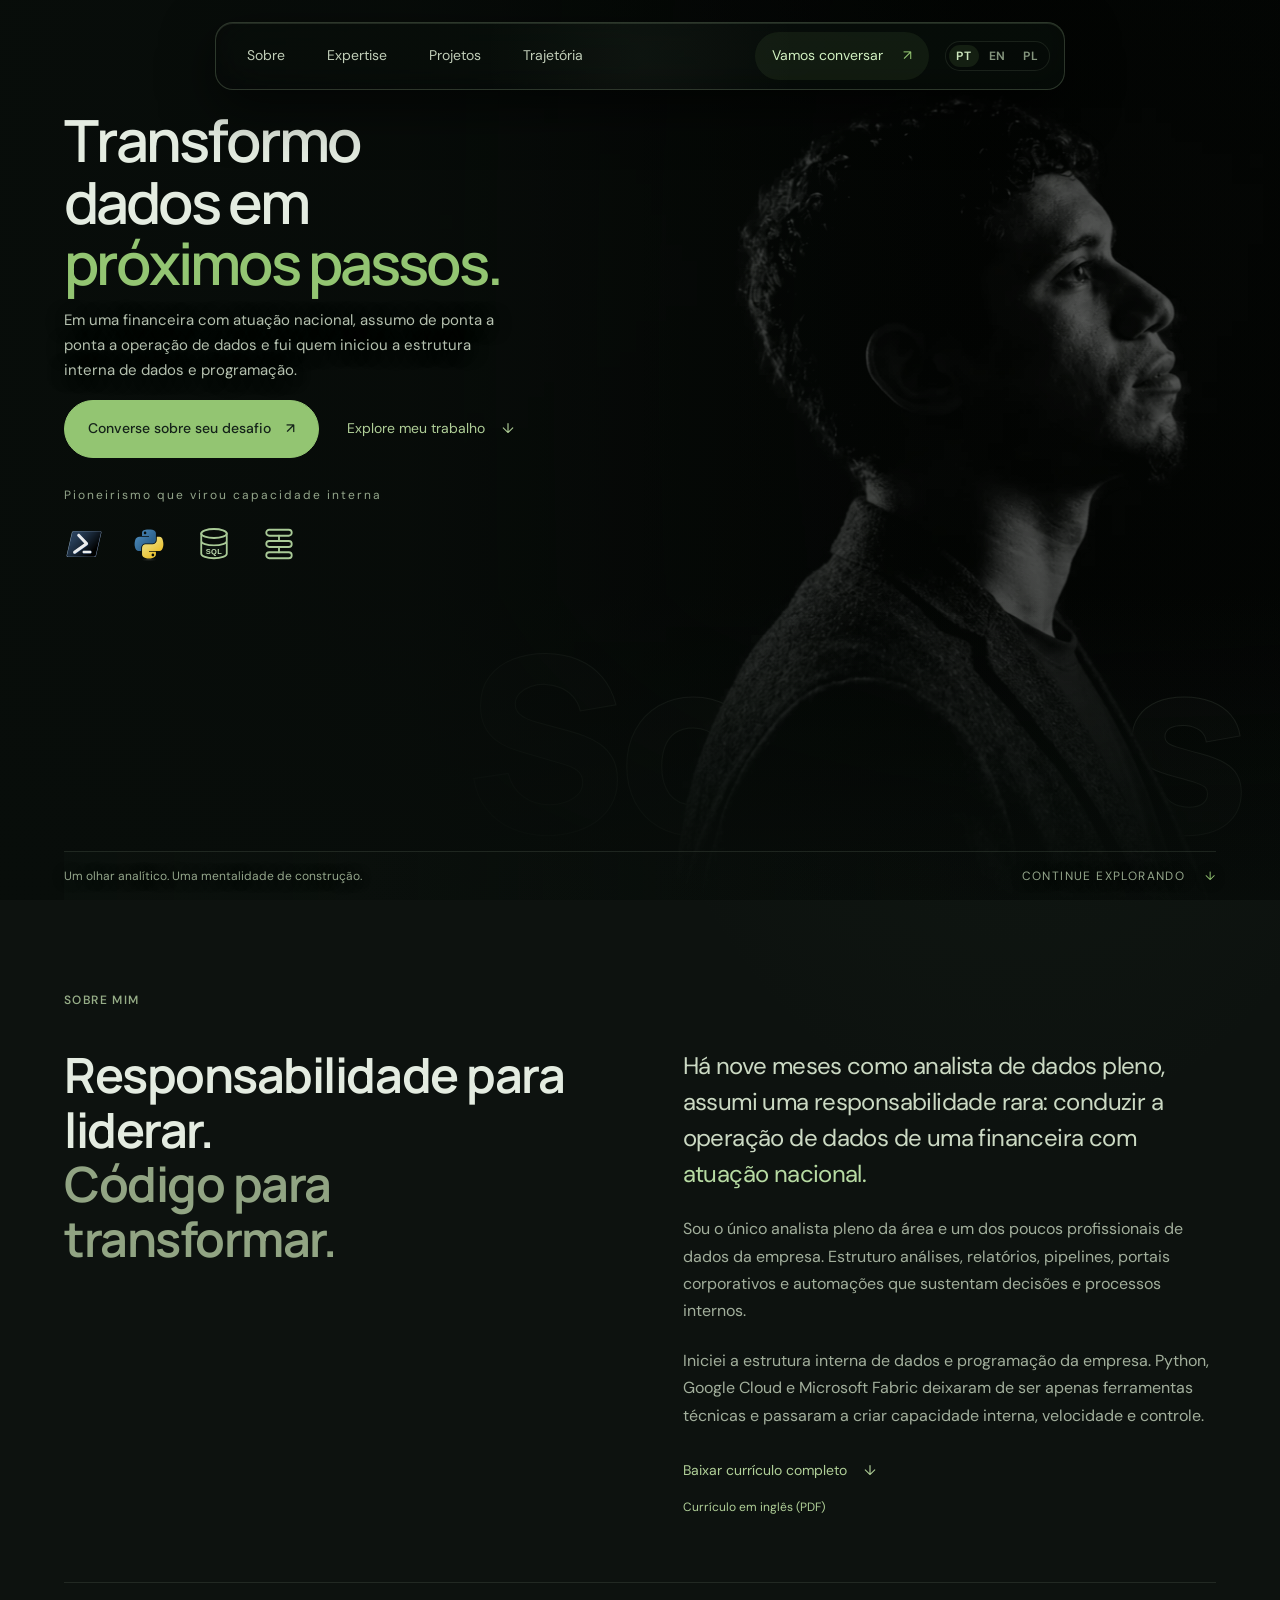
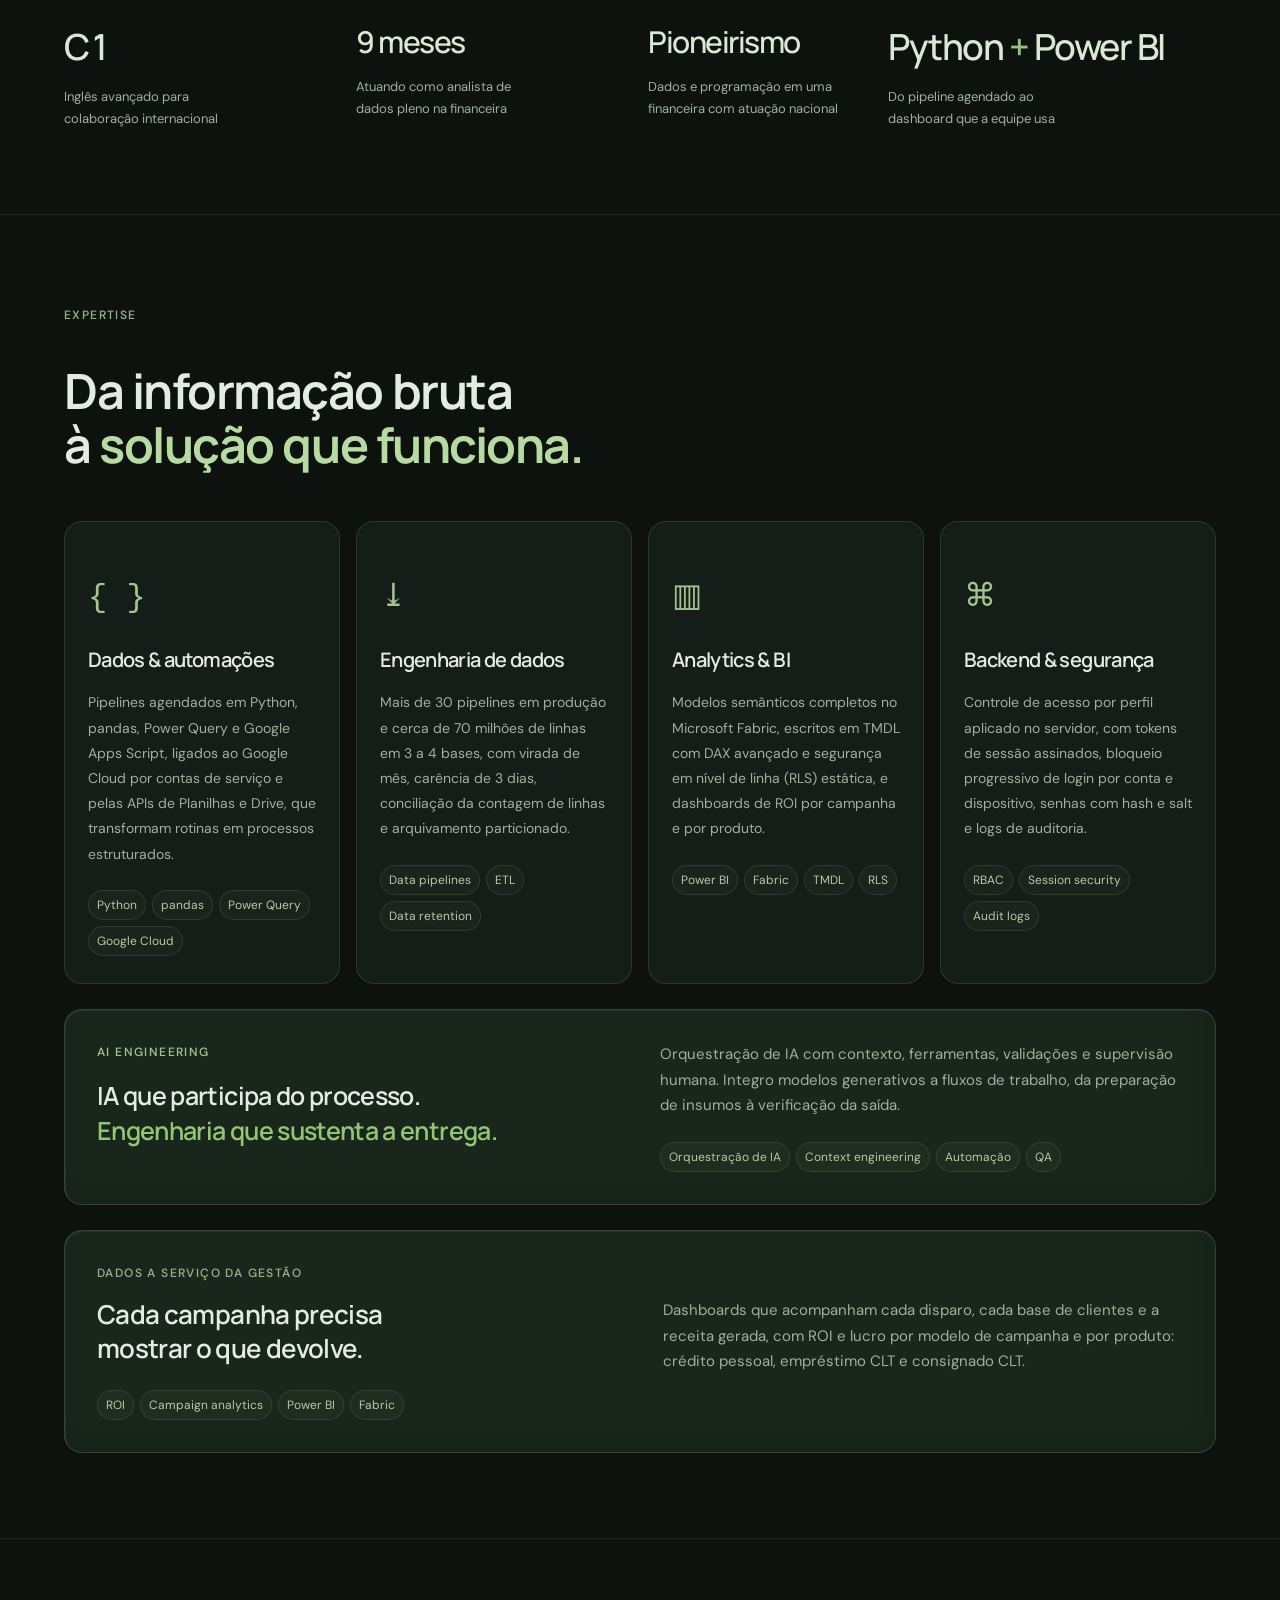
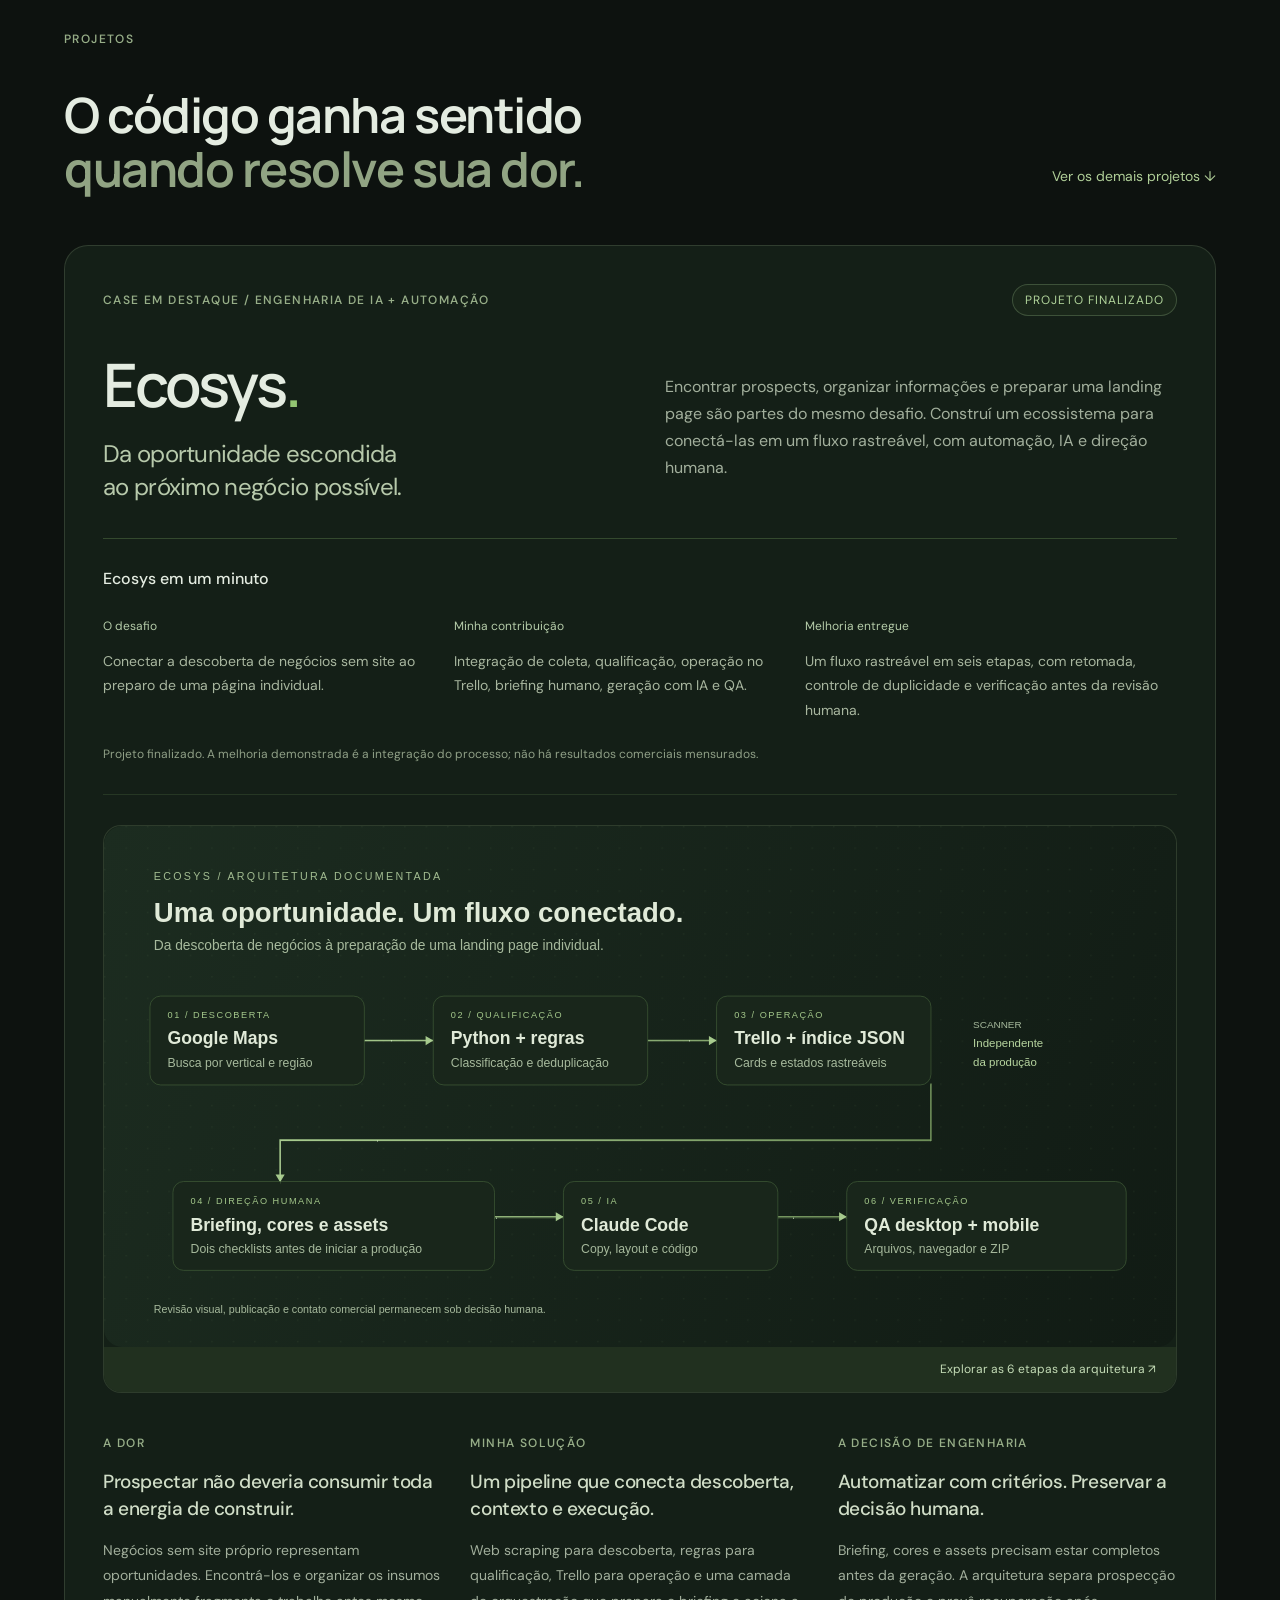
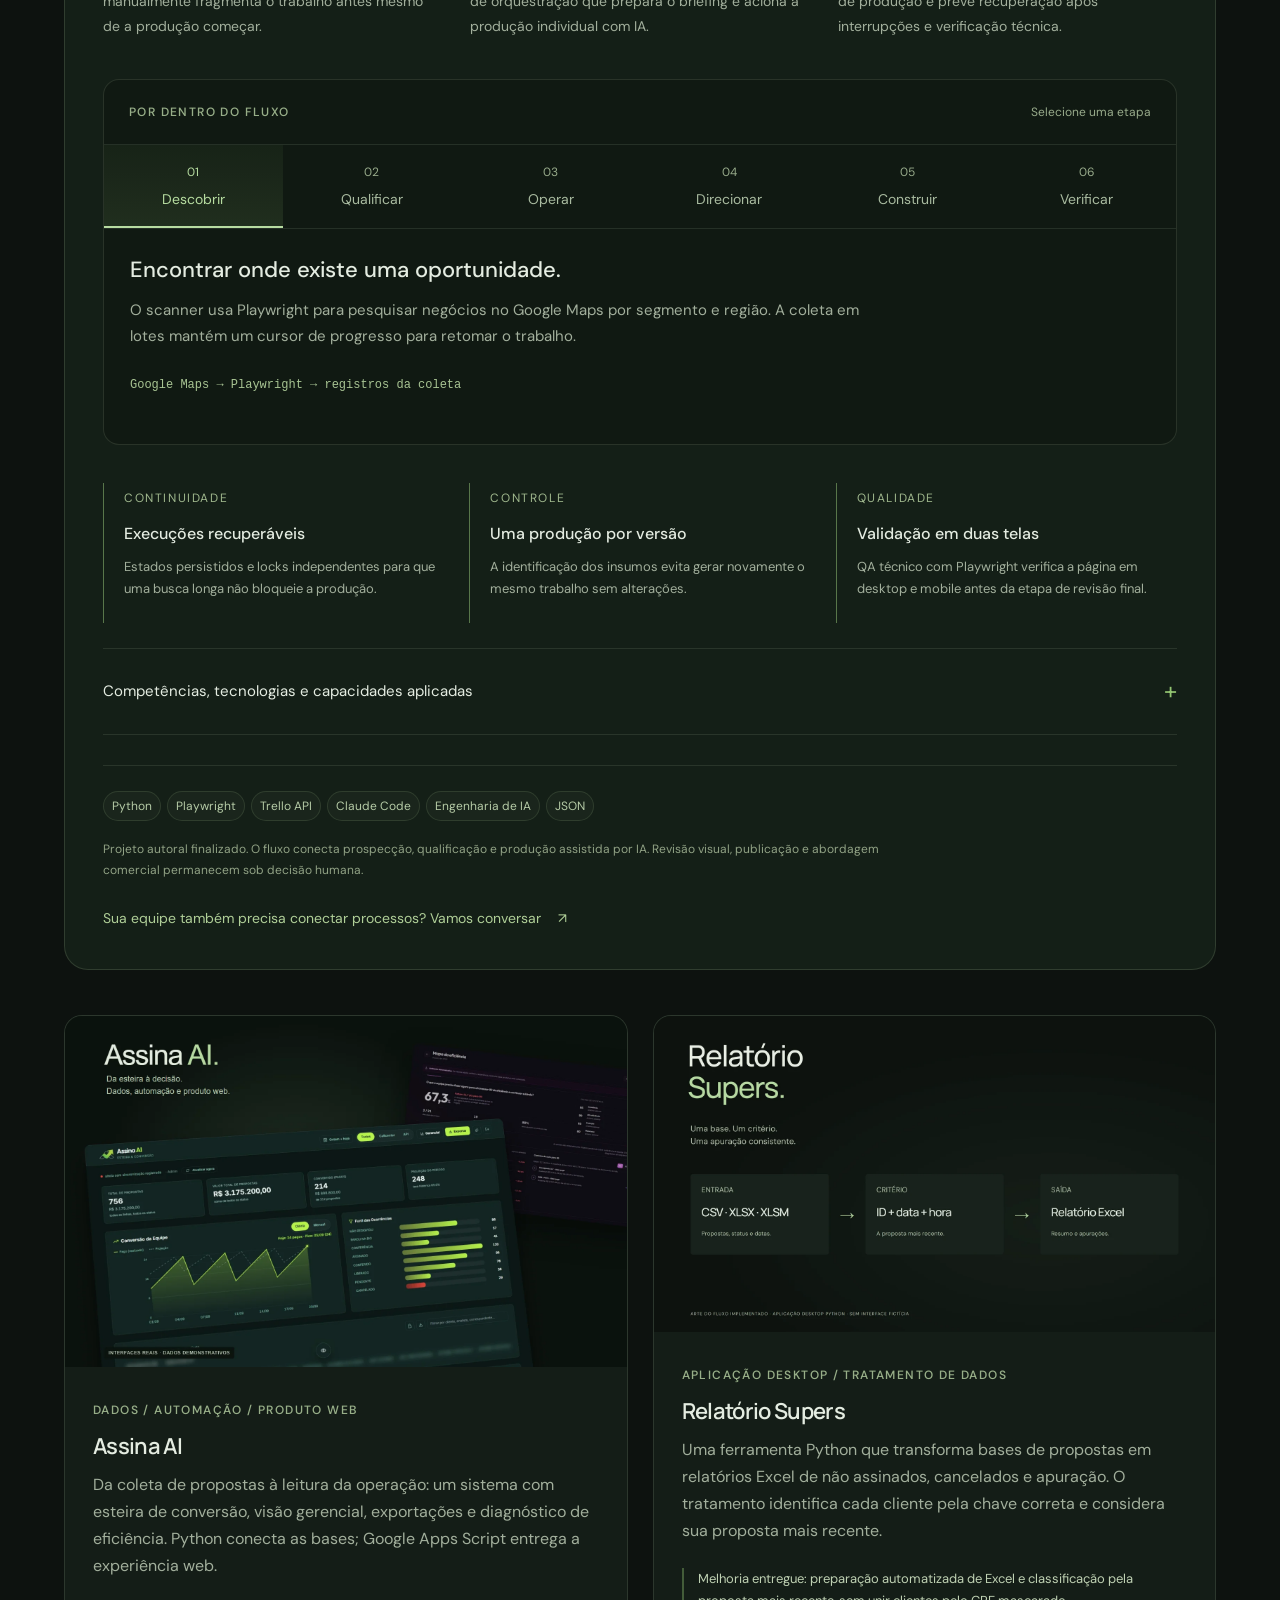
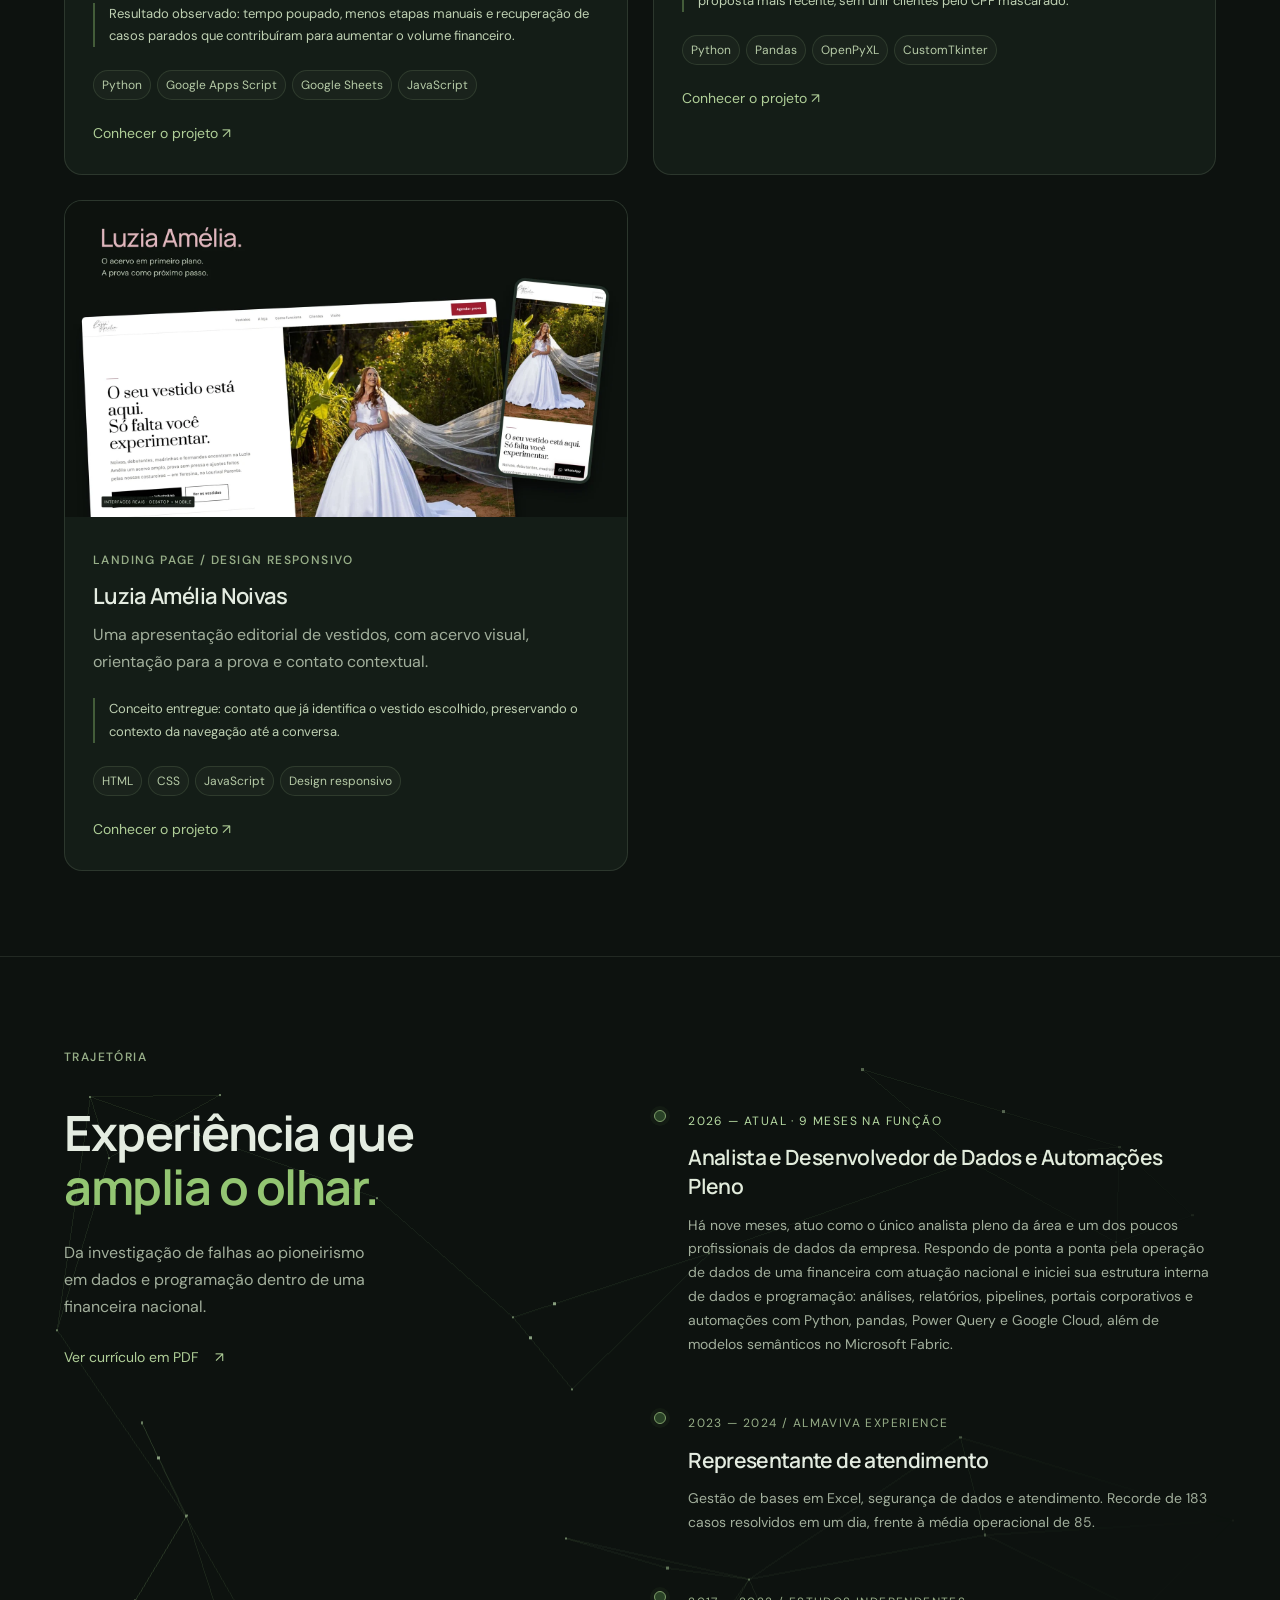
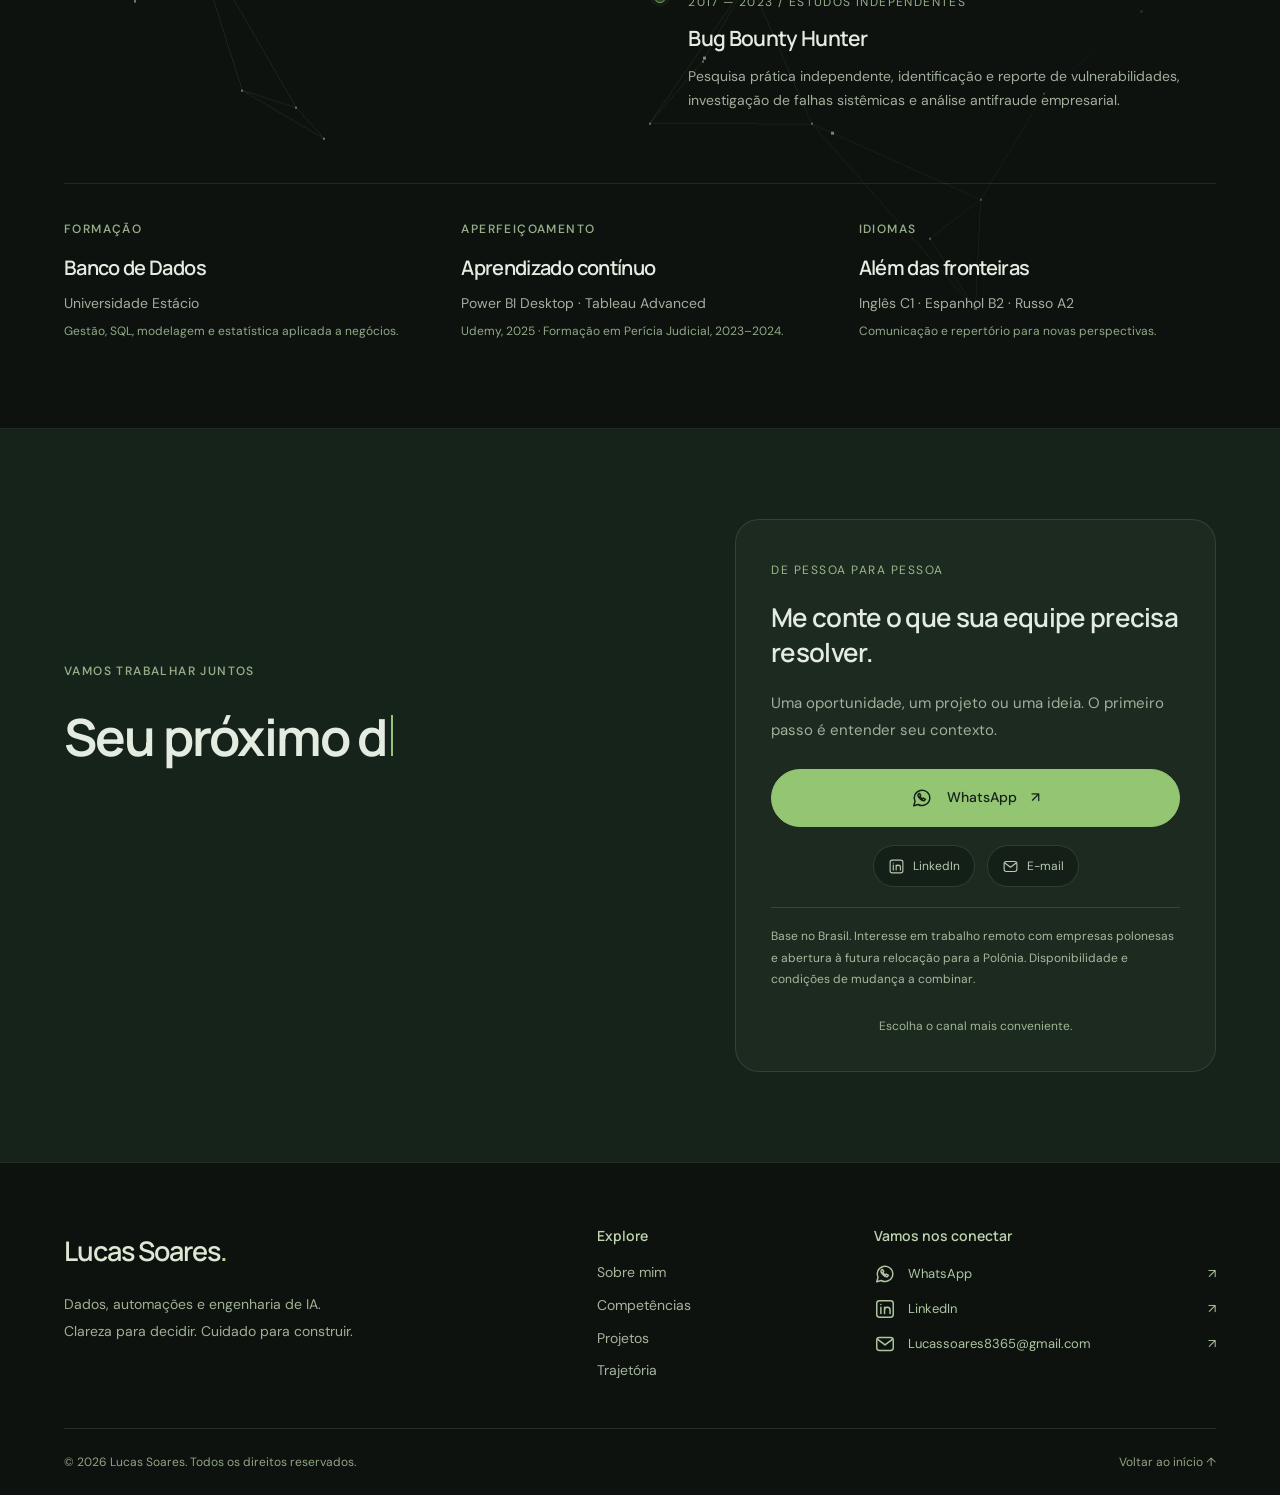
==== index.html @ 61dcf96b "Add portfolio site" ====
<!doctype html>
<html lang="pt-BR">
<head>
  <meta charset="UTF-8"><meta name="viewport" content="width=device-width, initial-scale=1">
  <meta name="theme-color" content="#0d120f"><meta name="description" content="Analista de dados pleno e desenvolvedor de dados no Brasil, com Power BI, Microsoft Fabric, Python e DAX avançado. Mais de 30 pipelines de dados em produção em 9 meses. Aberto a oportunidades B2B na Polônia e na Estônia.">
  <style>html,body{margin:0;background:#0d120f;color-scheme:dark}.hero{background:#050806}.hero-backdrop{opacity:0;background:#050806}</style>
  <meta property="og:type" content="website"><meta property="og:locale" content="pt_BR"><meta property="og:site_name" content="Lucas Soares">
  <meta property="og:title" content="Lucas S. Soares | Analista de Dados Pleno: Power BI, Python, SQL"><meta property="og:description" content="Analista de dados pleno e desenvolvedor de dados no Brasil, com Power BI, Microsoft Fabric, Python e DAX avançado. Mais de 30 pipelines de dados em produção em 9 meses. Aberto a oportunidades B2B na Polônia e na Estônia.">
  <meta property="og:image" content="https://lksuey.github.io/og-image.jpg"><meta property="og:image:width" content="1200"><meta property="og:image:height" content="630"><meta property="og:image:alt" content="Lucas Soares de perfil ao lado do título Transformo dados em próximos passos.">
  <meta name="twitter:card" content="summary_large_image"><meta name="twitter:title" content="Lucas S. Soares | Analista de Dados Pleno: Power BI, Python, SQL"><meta name="twitter:description" content="Analista de dados pleno e desenvolvedor de dados no Brasil, com Power BI, Microsoft Fabric, Python e DAX avançado. Mais de 30 pipelines de dados em produção em 9 meses. Aberto a oportunidades B2B na Polônia e na Estônia."><meta name="twitter:image" content="https://lksuey.github.io/og-image.jpg">
  <script type="application/ld+json">{"@context": "https://schema.org", "@graph": [{"@type": "ProfilePage", "@id": "https://lksuey.github.io/#profilepage", "url": "https://lksuey.github.io/", "name": "Lucas S. Soares | Analista de Dados Pleno: Power BI, Python, SQL", "description": "Analista de dados pleno e desenvolvedor de dados no Brasil, com Power BI, Microsoft Fabric, Python e DAX avançado. Mais de 30 pipelines de dados em produção em 9 meses. Aberto a oportunidades B2B na Polônia e na Estônia.", "inLanguage": "pt-BR", "dateModified": "2026-11-07", "isPartOf": {"@id": "https://lksuey.github.io/#website"}, "mainEntity": {"@id": "https://lksuey.github.io/#person"}}, {"@type": "WebSite", "@id": "https://lksuey.github.io/#website", "url": "https://lksuey.github.io/", "name": "Lucas S. Soares", "inLanguage": ["pt-BR", "en", "pl"], "publisher": {"@id": "https://lksuey.github.io/#person"}}, {"@type": "Person", "@id": "https://lksuey.github.io/#person", "name": "Lucas S. Soares", "alternateName": ["Lucas Soares", "lksuey"], "givenName": "Lucas", "familyName": "Soares", "jobTitle": "Analista de Dados Pleno", "description": "Analista de dados pleno e desenvolvedor de dados no Brasil. Python, PowerShell, Microsoft Fabric e DAX avançado em Power BI; pipelines de dados em produção, automações e dashboards.", "disambiguatingDescription": "Analista de dados brasileiro (Power BI, Python, SQL); não é o jogador de futebol homônimo.", "url": "https://lksuey.github.io/", "image": {"@type": "ImageObject", "url": "https://lksuey.github.io/og-image.jpg", "width": 1200, "height": 630}, "email": "mailto:Lucassoares8365@gmail.com", "sameAs": ["https://www.linkedin.com/in/lksuey/", "https://github.com/lksuey"], "address": {"@type": "PostalAddress", "addressCountry": "BR"}, "worksFor": {"@type": "Organization", "name": "Grupo Adriano Cobuccio", "description": "Nationwide financial company in Brazil"}, "knowsAbout": ["Power BI", "Microsoft Fabric", "DAX", "TMDL", "Row-level security", "Role-based access control", "Google Cloud", "Google Apps Script", "pandas", "Power Query", "Python", "SQL", "ETL", "Data pipelines", "Data engineering", "Dashboards", "Data visualization", "Tableau", "PowerShell", "Playwright", "Web scraping", "Process automation", "Load testing", "Statistics", "Fraud analysis", "Information security"], "knowsLanguage": [{"@type": "Language", "name": "English", "alternateName": "en"}, {"@type": "Language", "name": "Portuguese", "alternateName": "pt-BR"}, {"@type": "Language", "name": "Spanish", "alternateName": "es"}, {"@type": "Language", "name": "Russian", "alternateName": "ru"}], "hasOccupation": {"@type": "Occupation", "name": "Analista e Desenvolvedor de Dados e Automações Pleno", "occupationLocation": {"@type": "Country", "name": "Brazil"}, "skills": "Power BI, Microsoft Fabric, DAX, TMDL, row-level security, Python, pandas, Power Query, Google Cloud, ETL, data pipelines"}, "hasCredential": [{"@type": "EducationalOccupationalCredential", "name": "Microsoft Power BI Desktop for Business Intelligence", "recognizedBy": {"@type": "Organization", "name": "Udemy"}}, {"@type": "EducationalOccupationalCredential", "name": "Tableau Advanced: Master Tableau in Data Science", "recognizedBy": {"@type": "Organization", "name": "Udemy"}}, {"@type": "EducationalOccupationalCredential", "name": "Excel and Power BI Dashboards (Klabin program)", "recognizedBy": {"@type": "Organization", "name": "DIO"}}], "mainEntityOfPage": {"@id": "https://lksuey.github.io/#profilepage"}}]}</script>
  <title>Lucas S. Soares | Analista de Dados Pleno: Power BI, Python, SQL</title>
  <link rel="canonical" href="https://lksuey.github.io/"><meta property="og:url" content="https://lksuey.github.io/"><link rel="alternate" hreflang="pt-BR" href="https://lksuey.github.io/"><link rel="alternate" hreflang="en-US" href="https://lksuey.github.io/en"><link rel="alternate" hreflang="pl" href="https://lksuey.github.io/pl"><link rel="alternate" hreflang="x-default" href="https://lksuey.github.io/en">
  <link rel="preload" as="image" href="assets/hero-layer-portrait.webp" type="image/webp" fetchpriority="high">
  <link rel="icon" href="favicon.svg" type="image/svg+xml"><link rel="apple-touch-icon" href="apple-touch-icon.png">
  <link rel="preconnect" href="https://fonts.googleapis.com"><link rel="preconnect" href="https://fonts.gstatic.com" crossorigin><link rel="stylesheet" href="https://fonts.googleapis.com/css2?family=DM+Sans:wght@400;450;500;550;600;650;700&family=Manrope:wght@400;500;600;650;700;750;800&display=swap">
  <link rel="stylesheet" href="styles.css?v=20261107"><link rel="stylesheet" href="motion.css?v=20261107"><link rel="stylesheet" href="ecosystem.css?v=20261107"><link rel="stylesheet" href="architecture.css?v=20261107"><link rel="stylesheet" href="pastel.css?v=20261107"><link rel="stylesheet" href="dark.css?v=20261107"><link rel="stylesheet" href="motion-suite.css?v=20261107">
<link rel="stylesheet" href="case-navigation.css?v=20261107"><script src="case-navigation.js?v=20261107"></script><link rel="stylesheet" href="recruiter-content.css?v=20261107"></head>
<body><svg class="icon-library" xmlns="http://www.w3.org/2000/svg" aria-hidden="true"><symbol id="icon-whatsapp" viewBox="0 0 24 24"><path d="M20.5 11.7a8.5 8.5 0 0 1-12.7 7.4L3 20.5l1.4-4.7a8.5 8.5 0 1 1 16.1-4.1Z"/><path d="M8 7.8c-.8 1 .2 3.3 1.8 4.9 1.7 1.7 4 2.7 5 1.9l1-1.2-2.4-1.3-.9.9c-1.3-.5-2.3-1.5-2.8-2.8l.9-.9L9.3 7l-1.3.8Z"/></symbol><symbol id="icon-linkedin" viewBox="0 0 24 24"><rect x="3" y="3" width="18" height="18" rx="3"/><path d="M7.5 10v7M7.5 7v.1M11.5 17v-7m0 3a3 3 0 0 1 6 0v4"/></symbol><symbol id="icon-mail" viewBox="0 0 24 24"><rect x="3" y="5" width="18" height="14" rx="3"/><path d="m4 7 8 6 8-6"/></symbol><symbol id="icon-menu" viewBox="0 0 24 24"><path d="M4 7h16M4 12h16M4 17h16"/></symbol><symbol id="icon-close" viewBox="0 0 24 24"><path d="m6 6 12 12M18 6 6 18"/></symbol></svg>
<a class="skip" href="#main">Pular para o conteúdo</a>
<div class="ambient" aria-hidden="true"></div>
<header class="header"><nav aria-label="Navegação principal"><a href="#sobre">Sobre</a><a href="#expertise">Expertise</a><a href="#projetos">Projetos</a><a href="#trajetoria">Trajetória</a></nav><a class="nav-contact" href="https://wa.me/5586994321587" target="_blank" rel="noopener noreferrer">Vamos conversar <span>↗</span></a><div class="language-switch" aria-label="Idioma"><a data-lang="pt" href="index.html" hreflang="pt-BR">PT</a><a data-lang="en" href="en.html" hreflang="en-US">EN</a><a data-lang="pl" href="pl.html" hreflang="pl">PL</a></div><button class="menu-toggle" aria-label="Abrir menu" aria-expanded="false"><svg class="ui-icon" aria-hidden="true"><use href="#icon-menu"/></svg></button></header>
<main id="main">
<section id="inicio" class="hero wrap">
  <div class="hero-backdrop" data-parallax-layers aria-hidden="true"><img class="hero-layer" data-parallax-layer="1" src="assets/hero-layer-background.webp" width="1672" height="941" alt="" decoding="async"><span class="hero-layer hero-wordmark" data-parallax-layer="2">Soares</span><img class="hero-layer" data-parallax-layer="3" src="assets/hero-layer-portrait.webp" width="1672" height="941" alt="" fetchpriority="high" decoding="async"></div>
  <div class="hero-copy" data-parallax-layer="4"><h1>Transformo<br>dados em<br><span class="accent">próximos passos.</span></h1><p class="intro">Em uma financeira com atuação nacional, assumo de ponta a ponta a operação de dados e fui quem iniciou a estrutura interna de dados e programação.</p><div class="actions"><a class="button primary" href="https://wa.me/5586994321587" target="_blank" rel="noopener noreferrer">Converse sobre seu desafio <span>↗</span></a><a class="text-link" href="#projetos">Explore meu trabalho <span>↓</span></a></div><div class="hero-stack"><span>Pioneirismo que virou capacidade interna</span><div class="hero-tech-logos"><span title="PowerShell"><img src="assets/technology/powershell.svg" alt="PowerShell" width="36" height="36"></span><span title="Python"><img src="assets/technology/python.svg" alt="Python" width="36" height="36"></span><span title="SQL"><img src="assets/technology/sql.svg" alt="SQL" width="36" height="36"></span><span title="ETL"><img src="assets/technology/etl.svg" alt="ETL" width="36" height="36"></span></div></div></div>
  <div class="hero-bottom"><span>Um olhar analítico. Uma mentalidade de construção.</span><a href="#sobre">CONTINUE EXPLORANDO <span>↓</span></a></div>
</section>
<section id="sobre" class="wrap section reveal"><div class="section-label">SOBRE MIM</div><div class="about-grid"><h2>Responsabilidade para<br>liderar.<br><span class="muted">Código para transformar.</span></h2><div><p class="large-copy">Há nove meses como analista de dados pleno, assumi uma responsabilidade rara: conduzir a operação de dados de uma financeira com <em>atuação nacional.</em></p><p>Sou o único analista pleno da área e um dos poucos profissionais de dados da empresa. Estruturo análises, relatórios, pipelines, portais corporativos e automações que sustentam decisões e processos internos.</p><p>Iniciei a estrutura interna de dados e programação da empresa. Python, Google Cloud e Microsoft Fabric deixaram de ser apenas ferramentas técnicas e passaram a criar capacidade interna, velocidade e controle.</p><a class="text-link" href="assets/lucas-soares-curriculo.pdf" download>Baixar currículo completo <span>↓</span></a></div></div><div class="proof-grid"><div><strong aria-label="Inglês C1"><span class="language-count" aria-hidden="true">C1</span></strong><p>Inglês avançado para colaboração internacional</p></div><div><strong>9 meses</strong><p>Atuando como analista de dados pleno na financeira</p></div><div><strong>Pioneirismo</strong><p>Dados e programação em uma financeira com atuação nacional</p></div><div><strong>Python <span class="rotating-plus">+</span> Power BI</strong><p>Do pipeline agendado ao dashboard que a equipe usa</p></div></div></section>
<section id="expertise" class="wrap section reveal"><div class="section-label">EXPERTISE</div><div class="section-heading"><h2>Da informação bruta<br>à <span class="liquid-text">solução que funciona.<span class="liquid-ink" aria-hidden="true">solução que funciona.</span></span></h2></div><div class="expertise-grid"><article><div class="line-icon">{ }</div><h3>Dados & automações</h3><p>Pipelines agendados em Python, pandas, Power Query e Google Apps Script, ligados ao Google Cloud por contas de serviço e pelas APIs de Planilhas e Drive, que transformam rotinas em processos estruturados.</p><div class="tags"><span>Python</span><span>pandas</span><span>Power Query</span><span>Google Cloud</span></div></article><article><div class="line-icon">⤓</div><h3>Engenharia de dados</h3><p>Mais de 30 pipelines em produção e cerca de 70 milhões de linhas em 3 a 4 bases, com virada de mês, carência de 3 dias, conciliação da contagem de linhas e arquivamento particionado.</p><div class="tags"><span>Data pipelines</span><span>ETL</span><span>Data retention</span></div></article><article><div class="line-icon">▥</div><h3>Analytics & BI</h3><p>Modelos semânticos completos no Microsoft Fabric, escritos em TMDL com DAX avançado e segurança em nível de linha (RLS) estática, e dashboards de ROI por campanha e por produto.</p><div class="tags"><span>Power BI</span><span>Fabric</span><span>TMDL</span><span>RLS</span></div></article><article><div class="line-icon">⌘</div><h3>Backend & segurança</h3><p>Controle de acesso por perfil aplicado no servidor, com tokens de sessão assinados, bloqueio progressivo de login por conta e dispositivo, senhas com hash e salt e logs de auditoria.</p><div class="tags"><span>RBAC</span><span>Session security</span><span>Audit logs</span></div></article></div><article class="ai-expertise"><div><span class="section-label">AI ENGINEERING</span><h3>IA que participa do processo.<br><span class="accent">Engenharia que sustenta a entrega.</span></h3></div><div><p>Orquestração de IA com contexto, ferramentas, validações e supervisão humana. Integro modelos generativos a fluxos de trabalho, da preparação de insumos à verificação da saída.</p><div class="tags"><span>Orquestração de IA</span><span>Context engineering</span><span>Automação</span><span>QA</span></div></div></article><div class="finance-strip"><span class="section-label">DADOS A SERVIÇO DA GESTÃO</span><h3>Cada campanha precisa<br>mostrar o que devolve.</h3><p>Dashboards que acompanham cada disparo, cada base de clientes e a receita gerada, com ROI e lucro por modelo de campanha e por produto: crédito pessoal, empréstimo CLT e consignado CLT.</p><div class="tags"><span>ROI</span><span>Campaign analytics</span><span>Power BI</span><span>Fabric</span></div></div></section>
<section id="projetos" class="wrap section reveal"><div class="section-label">PROJETOS</div><div class="section-heading"><h2>O código ganha sentido<br><span class="muted">quando resolve sua dor.</span></h2></div><article class="ecosystem-case" id="ecosystem">
  <div class="case-topline"><span class="eyebrow">CASE EM DESTAQUE / ENGENHARIA DE IA + AUTOMAÇÃO</span><span class="case-label">PROJETO FINALIZADO</span></div>
  <div class="case-intro"><div><h3>Ecosys<span class="accent">.</span></h3><p class="case-lead">Da oportunidade escondida<br>ao próximo negócio possível.</p></div><p>Encontrar prospects, organizar informações e preparar uma landing page são partes do mesmo desafio. Construí um ecossistema para conectá-las em um fluxo rastreável, com automação, IA e direção humana.</p></div>
  <button class="architecture-image" type="button" aria-haspopup="dialog" aria-label="Explorar as seis etapas da arquitetura Ecosys"><img src="assets/ecosystem-architecture.svg?v=2" alt="Arquitetura do Ecosys: Google Maps, qualificação em Python, Trello e índice JSON, briefing humano, Claude Code e QA em desktop e celular." width="1400" height="680" loading="lazy"><canvas class="ecosys-three" aria-hidden="true"></canvas><span>Explorar as 6 etapas da arquitetura ↗</span></button>
  <div class="case-story"><div><span class="section-label">A DOR</span><h4>Prospectar não deveria consumir toda a energia de construir.</h4><p>Negócios sem site próprio representam oportunidades. Encontrá-los e organizar os insumos manualmente fragmenta o trabalho antes mesmo de a produção começar.</p></div><div><span class="section-label">MINHA SOLUÇÃO</span><h4>Um pipeline que conecta descoberta, contexto e execução.</h4><p>Web scraping para descoberta, regras para qualificação, Trello para operação e uma camada de orquestração que prepara o briefing e aciona a produção individual com IA.</p></div><div><span class="section-label">A DECISÃO DE ENGENHARIA</span><h4>Automatizar com critérios. Preservar a decisão humana.</h4><p>Briefing, cores e assets precisam estar completos antes da geração. A arquitetura separa prospecção de produção e prevê recuperação após interrupções e verificação técnica.</p></div></div>
  <div class="pipeline-explorer"><div class="pipeline-header"><span class="section-label">POR DENTRO DO FLUXO</span><span>Selecione uma etapa</span></div><div class="pipeline-tabs" role="tablist" aria-label="Etapas do Ecosys"><button id="step-0" role="tab" aria-selected="true" aria-controls="pipeline-panel" tabindex="0">01 <span>Descobrir</span></button><button id="step-1" role="tab" aria-selected="false" aria-controls="pipeline-panel" tabindex="-1">02 <span>Qualificar</span></button><button id="step-2" role="tab" aria-selected="false" aria-controls="pipeline-panel" tabindex="-1">03 <span>Operar</span></button><button id="step-3" role="tab" aria-selected="false" aria-controls="pipeline-panel" tabindex="-1">04 <span>Direcionar</span></button><button id="step-4" role="tab" aria-selected="false" aria-controls="pipeline-panel" tabindex="-1">05 <span>Construir</span></button><button id="step-5" role="tab" aria-selected="false" aria-controls="pipeline-panel" tabindex="-1">06 <span>Verificar</span></button></div><div id="pipeline-panel" role="tabpanel" aria-labelledby="step-0" tabindex="0"><h4>Encontrar onde existe uma oportunidade.</h4><p>O scanner usa Playwright para pesquisar negócios no Google Maps por segmento e região. A coleta em lotes mantém um cursor de progresso para retomar o trabalho.</p><code>Google Maps → Playwright → registros da coleta</code></div></div>
  <div class="case-engineering"><div><span>CONTINUIDADE</span><strong>Execuções recuperáveis</strong><p>Estados persistidos e locks independentes para que uma busca longa não bloqueie a produção.</p></div><div><span>CONTROLE</span><strong>Uma produção por versão</strong><p>A identificação dos insumos evita gerar novamente o mesmo trabalho sem alterações.</p></div><div><span>QUALIDADE</span><strong>Validação em duas telas</strong><p>QA técnico com Playwright verifica a página em desktop e mobile antes da etapa de revisão final.</p></div></div>
  <details class="case-skills"><summary>Competências, tecnologias e capacidades aplicadas <span>+</span></summary><div class="skills-intro"><h4>O que faz o ecossistema funcionar.</h4><p>Cada tecnologia tem uma responsabilidade no fluxo — da aquisição dos dados à entrega dos arquivos da página.</p></div><div class="skill-table"><div class="skill-table-head"><span>COMPETÊNCIA</span><span>USO NO ECOSYS</span><span>CAPACIDADE ENTREGUE</span></div>
<div><strong>Python & backend</strong><p>Organização do scanner, classificador, qualificador, watcher e executor em módulos.</p><p>Orquestrar a operação e suas regras a partir de uma CLI.</p></div>
<div><strong>Web scraping · Playwright</strong><p>Automação do navegador para pesquisar e extrair dados de negócios no Google Maps.</p><p>Descoberta por segmento e região, com coleta em lotes e retomada.</p></div>
<div><strong>Engenharia de dados · ETL</strong><p>Normalização de contatos, classificação de links e aplicação de critérios de qualificação.</p><p>Transformar registros brutos em prospects organizados e rastreáveis.</p></div>
<div><strong>HTTP & integração de APIs</strong><p>Verificação de domínios e integração com a API do Trello para cards, listas, checklists e anexos.</p><p>Conectar fontes de dados, operação e estados de produção.</p></div>
<div><strong>Persistência · JSON / JSONL</strong><p>Índice local CID → card, trilhas de coleta e gravação atômica sob lock.</p><p>Deduplicação, histórico de processamento e consistência do estado.</p></div>
<div><strong>Engenharia de IA · Claude Code</strong><p>Execução individual e não interativa por briefing, com ferramentas de leitura e edição delimitadas.</p><p>Integrar geração de copy, layout e código ao processo de produção.</p></div>
<div><strong>Contexto & direção criativa</strong><p>Composição de prompt, cores, dados confirmados e assets específicos de cada prospect.</p><p>Orientar uma landing page individual, sem depender de um template fixo.</p></div>
<div><strong>Segurança de arquivos</strong><p>Validação do ZIP, caminhos permitidos, extensões e limites de descompactação.</p><p>Preparar insumos com controles contra arquivos e caminhos inadequados.</p></div>
<div><strong>Processamento de mídia</strong><p>Preparação de imagens e extração de frames de vídeos enviados nos assets.</p><p>Disponibilizar material visual para a composição da página.</p></div>
<div><strong>Idempotência · SHA-256</strong><p>Identificação do briefing e anexo para reconhecer versões de insumos já processadas.</p><p>Evitar reconstruções desnecessárias do mesmo trabalho.</p></div>
<div><strong>Concorrência & recuperação</strong><p>Scanner e watcher independentes, locks de processo, cursor e recuperação de jobs interrompidos.</p><p>Separar prospecção de produção e manter o fluxo recuperável.</p></div>
<div><strong>QA · testes automatizados</strong><p>Playwright em desktop e mobile, verificações de arquivos e navegador e testes das regras do pipeline.</p><p>Detectar falhas técnicas antes da revisão visual e publicação.</p></div>
<div><strong>Operação & capacidade</strong><p>Agendamento de tarefas, admissão por lotes e limite configurado de trabalhos ativos.</p><p>Controlar a entrada de demanda sem misturá-la às etapas comerciais.</p></div>
<div><strong>Entrega & documentação</strong><p>Empacotamento do site, arquivos de handoff e playbook com etapas e responsabilidades.</p><p>Preparar a revisão, a publicação e a continuidade do trabalho.</p></div>
</div><p class="skills-note">A decisão sobre os insumos, a revisão visual, a publicação e o contato comercial continuam com o operador. Os limites configurados de capacidade não representam volume de vendas ou resultados comerciais.</p></details>
<div class="case-footer"><div class="tags"><span>Python</span><span>Playwright</span><span>Trello API</span><span>Claude Code</span><span>Engenharia de IA</span><span>JSON</span></div><p>Projeto autoral finalizado. O fluxo conecta prospecção, qualificação e produção assistida por IA. Revisão visual, publicação e abordagem comercial permanecem sob decisão humana.</p></div>
  <a class="text-link" href="https://wa.me/5586994321587" target="_blank" rel="noopener noreferrer">Sua equipe também precisa conectar processos? Vamos conversar <span>↗</span></a>
</article>
<div id="project-grid" class="project-grid"></div><div id="project-empty" class="project-empty"><div class="empty-graphic" aria-hidden="true"><span>INPUT</span><b>→</b><span class="selected">CODE</span><b>→</b><span>IMPACT</span></div><div><span class="eyebrow">CASES EM PREPARAÇÃO</span><h3>Os bastidores das soluções,<br>em breve por aqui.</h3><p>Estou organizando os projetos concluídos para apresentar os desafios, as decisões técnicas e os resultados de cada trabalho.</p><a class="text-link" href="https://wa.me/5586994321587" target="_blank" rel="noopener noreferrer">Converse comigo sobre meus projetos <span>↗</span></a></div></div></section>
<section id="trajetoria" class="wrap section reveal"><canvas class="career-three" aria-hidden="true"></canvas><div class="section-label">TRAJETÓRIA</div><div class="career-grid"><div><h2>Experiência que<br><span class="accent">amplia o olhar.</span></h2><p>Da investigação de falhas ao pioneirismo em dados e programação dentro de uma financeira nacional.</p><a class="text-link" href="assets/lucas-soares-curriculo.pdf" target="_blank" rel="noopener">Ver currículo em PDF <span>↗</span></a></div><div class="timeline"><article class="career-current"><span class="time">2026 — ATUAL · 9 MESES NA FUNÇÃO</span><h3>Analista e Desenvolvedor de Dados e Automações Pleno</h3><p>Há nove meses, atuo como o único analista pleno da área e um dos poucos profissionais de dados da empresa. Respondo de ponta a ponta pela operação de dados de uma financeira com atuação nacional e iniciei sua estrutura interna de dados e programação: análises, relatórios, pipelines, portais corporativos e automações com Python, pandas, Power Query e Google Cloud, além de modelos semânticos no Microsoft Fabric.</p></article><article><span class="time">2023 — 2024 / ALMAVIVA EXPERIENCE</span><h3>Representante de atendimento</h3><p>Gestão de bases em Excel, segurança de dados e atendimento. Recorde de 183 casos resolvidos em um dia, frente à média operacional de 85.</p></article><article><span class="time">2017 — 2023 / ESTUDOS INDEPENDENTES</span><h3>Bug Bounty Hunter</h3><p>Pesquisa prática independente, identificação e reporte de vulnerabilidades, investigação de falhas sistêmicas e análise antifraude empresarial.</p></article></div></div><div class="education"><div><span class="section-label">FORMAÇÃO</span><h3>Banco de Dados</h3><p>Universidade Estácio</p><small>Gestão, SQL, modelagem e estatística aplicada a negócios.</small></div><div><span class="section-label">APERFEIÇOAMENTO</span><h3>Aprendizado contínuo</h3><p>Power BI Desktop · Tableau Advanced</p><small>Udemy, 2025 · Formação em Perícia Judicial, 2023–2024.</small></div><div><span class="section-label">IDIOMAS</span><h3>Além das fronteiras</h3><p>Inglês C1 · Espanhol B2 · Russo A2</p><small>Comunicação e repertório para novas perspectivas.</small></div></div></section>
<section id="contato" class="contact-section reveal"><div class="wrap contact-layout"><div class="contact-heading"><span class="section-label">VAMOS TRABALHAR JUNTOS</span><h2><span class="type-line">Seu próximo desafio.</span><br><span class="accent type-line">Uma boa conversa.</span></h2><p class="contact-copy type-line">Dados mais claros, processos mais simples e soluções que fazem sentido para sua equipe. Vamos descobrir o que podemos construir juntos.</p></div><div class="contact-invitation"><span class="contact-overline">DE PESSOA PARA PESSOA</span><h3>Me conte o que sua equipe precisa resolver.</h3><p>Uma oportunidade, um projeto ou uma ideia. O primeiro passo é entender seu contexto.</p><a class="button primary" href="https://wa.me/5586994321587" target="_blank" rel="noopener noreferrer"><svg class="ui-icon" aria-hidden="true"><use href="#icon-whatsapp"/></svg>WhatsApp<span aria-hidden="true">↗</span></a><div class="contact-recruiter-links" aria-label="Outros canais de contato"><a href="https://www.linkedin.com/in/lksuey/" target="_blank" rel="noopener noreferrer"><svg class="ui-icon" aria-hidden="true"><use href="#icon-linkedin"/></svg>LinkedIn</a><a href="mailto:Lucassoares8365@gmail.com"><svg class="ui-icon" aria-hidden="true"><use href="#icon-mail"/></svg>E-mail</a></div><span class="contact-note">Escolha o canal mais conveniente.</span></div></div></section>
</main><footer class="site-footer"><div class="wrap"><div class="footer-main"><div class="footer-identity"><a class="footer-name" href="#inicio">Lucas Soares<span>.</span></a><p>Dados, automações e engenharia de IA.<br>Clareza para decidir. Cuidado para construir.</p></div><div class="footer-navigation"><h3>Explore</h3><a href="#sobre">Sobre mim</a><a href="#expertise">Competências</a><a href="#projetos">Projetos</a><a href="#trajetoria">Trajetória</a></div><div class="footer-social"><h3>Vamos nos conectar</h3><a href="https://wa.me/5586994321587" target="_blank" rel="noopener noreferrer"><svg class="ui-icon" aria-hidden="true"><use href="#icon-whatsapp"/></svg><span>WhatsApp</span><span aria-hidden="true">↗</span></a><a href="https://www.linkedin.com/in/lksuey/" target="_blank" rel="noopener noreferrer"><svg class="ui-icon" aria-hidden="true"><use href="#icon-linkedin"/></svg><span>LinkedIn</span><span aria-hidden="true">↗</span></a><a href="mailto:Lucassoares8365@gmail.com"><svg class="ui-icon" aria-hidden="true"><use href="#icon-mail"/></svg><span>Lucassoares8365@gmail.com</span><span aria-hidden="true">↗</span></a></div></div><div class="footer-bottom"><p>© <span id="year">2026</span> Lucas Soares. Todos os direitos reservados.</p><a href="#inicio">Voltar ao início ↑</a></div></div></footer>
<dialog class="architecture-dialog" aria-labelledby="architecture-title"><div class="architecture-shell"><header class="architecture-dialog-header"><div><span class="eyebrow">ECOSYS / POR DENTRO DA ENGENHARIA</span><h2 id="architecture-title">Uma etapa prepara a próxima.</h2></div><button class="architecture-close" type="button" aria-label="Fechar arquitetura"><svg class="ui-icon" aria-hidden="true"><use href="#icon-close"/></svg></button></header><p class="architecture-intro">Explore o caminho dos dados, da descoberta à verificação. Em cada etapa, veja o trabalho executado e os mecanismos que mantêm o fluxo consistente.</p><div class="architecture-layout"><div class="architecture-stage-tabs" role="tablist" aria-label="Seis etapas da arquitetura" aria-orientation="horizontal"><button id="architecture-step-0" role="tab" aria-controls="architecture-stage-panel" aria-selected="true" tabindex="0"><span>01</span> Descoberta</button><button id="architecture-step-1" role="tab" aria-controls="architecture-stage-panel" aria-selected="false" tabindex="-1"><span>02</span> Qualificação</button><button id="architecture-step-2" role="tab" aria-controls="architecture-stage-panel" aria-selected="false" tabindex="-1"><span>03</span> Operação</button><button id="architecture-step-3" role="tab" aria-controls="architecture-stage-panel" aria-selected="false" tabindex="-1"><span>04</span> Direção humana</button><button id="architecture-step-4" role="tab" aria-controls="architecture-stage-panel" aria-selected="false" tabindex="-1"><span>05</span> Produção com IA</button><button id="architecture-step-5" role="tab" aria-controls="architecture-stage-panel" aria-selected="false" tabindex="-1"><span>06</span> Verificação</button></div><section id="architecture-stage-panel" role="tabpanel" aria-labelledby="architecture-step-0" tabindex="0"><span class="architecture-stage-number"></span><h3></h3><p class="architecture-purpose"></p><div class="architecture-io"><div><span>ENTRADA</span><p class="architecture-input"></p></div><span class="architecture-io-arrow" aria-hidden="true">→</span><div><span>SAÍDA</span><p class="architecture-output"></p></div></div><div class="architecture-explanation"><div><h4>Como funciona</h4><ol class="architecture-how"></ol></div><div><h4>O que mantém a etapa funcionando</h4><ul class="architecture-controls"></ul></div></div><div class="architecture-components"><span>COMPONENTES APLICADOS</span><div class="tags"></div></div><p class="architecture-handoff"></p><div class="architecture-step-navigation"><button type="button" class="architecture-prev">← Etapa anterior</button><span class="architecture-position"></span><button type="button" class="architecture-next">Próxima etapa →</button></div></section></div></div></dialog>
<script src="projects.js?v=20261107"></script><script src="app.js?v=20261107"></script><script src="motion.js?v=20261107"></script><script src="ecosystem.js?v=20261107"></script><script src="architecture.js?v=20261107"></script><script src="one-shot.js?v=20261107"></script><script src="locale.js?v=20261107"></script><script src="recruiter-content.js?v=20261107"></script><script>
// Resume the card context before parsing motion and creating WebGL scenes.
if(window.portfolioReturnVisit){
 addEventListener('portfolio:return-ready',()=>{const script=document.createElement('script');script.src='three-motion.bundle.js?v=20261010-return';document.body.append(script);},{once:true});
}else document.write('<script src="three-motion.bundle.js?v=20261107"><\/script>');
</script>
</body></html>
---- styles.css ----
:root{--bg:#090c09;--surface:#101510;--text:#f1f4ee;--muted:#929b90;--green:#66ff00;--line:rgba(210,240,199,.13);--font:'DM Sans',sans-serif}*{box-sizing:border-box}html{scroll-padding-top:110px}body{margin:0;background:var(--bg);color:var(--text);font-family:var(--font);font-size:16px;line-height:1.7;overflow-x:clip}::selection{background:var(--green);color:var(--bg)}a{color:inherit;text-decoration:none}button{font:inherit;color:inherit;cursor:pointer}a,button{-webkit-tap-highlight-color:transparent}a:focus-visible,button:focus-visible{outline:2px solid var(--green);outline-offset:7px}button{border:0}p{color:var(--muted);margin:0 0 23px}h1,h2,h3{font-family:'Manrope',sans-serif;margin:0;line-height:1.12}h2{font-size:clamp(32px,3.8vw,52px);font-weight:650;letter-spacing:-.03em}h3{font-size:22px;font-weight:600;letter-spacing:-.65px}.accent{color:var(--green)}.muted{color:#778373}.wrap{max-width:1280px;margin:auto;padding-left:64px;padding-right:64px}.ambient{position:absolute;top:0;right:0;width:58%;height:900px;background:radial-gradient(ellipse at 65% 35%,#18491c36,transparent 60%);pointer-events:none;animation:ambient 15s ease-in-out infinite alternate}.header{position:fixed;z-index:20;top:22px;left:50%;transform:translateX(-50%);width:calc(100% - 80px);max-width:1200px;display:flex;align-items:center;justify-content:space-between;padding:12px 24px;border:1px solid #c5e8bf1c;border-radius:16px;background:rgba(15,20,15,.7);backdrop-filter:blur(22px);box-shadow:0 10px 35px #0003}.brand{font-weight:800;font-size:34px;line-height:1;letter-spacing:-.04em}.brand span{color:var(--green)}nav{display:flex;gap:32px;font-size:14px;color:#b4beb0}nav a:hover,.text-link:hover,footer a:hover{color:var(--green)}.nav-contact{font-size:14px}.nav-contact span{display:inline-block;color:var(--green);margin-left:16px}.menu-toggle{display:none;background:transparent;font-size:24px}.hero{min-height:820px;position:relative;padding-top:180px;display:grid;grid-template-columns:1.25fr 1fr;column-gap:35px}.eyebrow,.section-label{font-size:12px;letter-spacing:1.65px;font-weight:550;line-height:1.7}.eyebrow{color:#b8c6b0}.live-dot{display:inline-block;width:6px;height:6px;border-radius:100%;background:var(--green);margin-right:10px}.hero h1{font-size:clamp(48px,5.4vw,76px);font-weight:650;letter-spacing:-.04em;line-height:1.06;margin:25px 0}.hero .intro{max-width:450px;font-size:17px;line-height:1.8}.actions{display:flex;align-items:center;gap:28px;flex-wrap:wrap;margin-top:32px}.button{padding:16px 23px;border-radius:7px;display:inline-flex;align-items:center;gap:24px;font-size:14px;font-weight:600;transition:transform .25s,box-shadow .25s}.primary{background:var(--green);color:#102107;box-shadow:0 5px 30px #66ff0010}.primary:hover{transform:translateY(-3px);box-shadow:0 7px 32px #66ff0030}.text-link{font-size:14px;display:inline-flex;gap:17px;align-items:center;transition:color .2s}.text-link span{color:var(--green)}.hero-stack{margin-top:42px}.hero-stack>span{font-size:12px;letter-spacing:2px;color:#7a8875}.hero-stack p{font-size:14px;color:#b7c2b0;margin-top:9px}.hero-stack i{font-style:normal;color:#405239;margin:0 13px}.glass{background:linear-gradient(120deg,#c5eabd12,#24382080);backdrop-filter:blur(22px);border:1px solid #d6f9c52b;box-shadow:0 15px 40px #0005}.hero-bottom{grid-column:1/-1;border-top:1px solid var(--line);display:flex;justify-content:space-between;align-items:center;margin-top:52px;padding:24px 0;font-size:12px;color:#899382}.hero-bottom a{font-size:12px;letter-spacing:1.4px}.hero-bottom a span{margin-left:15px;color:var(--green)}.discipline-band{overflow:hidden;background:#0e160c;border-top:1px solid var(--line);border-bottom:1px solid var(--line);padding:23px 0;color:#a7b99a}.discipline-band>div{width:max-content;white-space:nowrap;font-size:15px;letter-spacing:3px;animation:marquee 35s linear infinite}.discipline-band span{margin:0 44px;color:var(--green)}.section{padding-top:110px;padding-bottom:105px;border-bottom:1px solid var(--line)}.section-label{color:#8fa180;display:block;margin-bottom:38px}.about-grid{display:grid;grid-template-columns:1fr 1fr;gap:85px}.large-copy{font-size:24px;line-height:1.5;color:#d7dfd1;letter-spacing:-.6px}.large-copy em{font-style:normal;color:var(--green)}.about-grid .text-link{margin-top:7px}.proof-grid{margin-top:65px;display:grid;grid-template-columns:1fr 1fr .8fr 1.25fr;border-top:1px solid var(--line);padding-top:33px;gap:30px}.proof-grid strong{font-family:'Manrope',sans-serif;font-size:36px;font-weight:550;letter-spacing:-1.5px}.proof-grid strong span{color:var(--green)}.proof-grid p{font-size:13px;line-height:1.65;max-width:190px;margin:9px 0 0}.section-heading{display:flex;justify-content:space-between;gap:60px;align-items:end;margin-bottom:48px}.section-heading>p{max-width:300px;font-size:15px;margin-bottom:4px}.expertise-grid{display:grid;grid-template-columns:repeat(4,1fr);gap:16px}.expertise-grid article{position:relative;padding:27px 23px;background:linear-gradient(140deg,#19221760,#0f140e);border:1px solid var(--line);border-radius:12px;transition:transform .35s,border-color .35s,box-shadow .35s}.expertise-grid article:hover{transform:translateY(-7px);border-color:#66ff0055;box-shadow:0 15px 40px #0005}.card-index{font-size:12px;color:#5d7152}.line-icon{font-family:monospace;font-size:32px;color:var(--green);margin:22px 0}.expertise-grid h3{font-size:20px;line-height:1.3;margin-bottom:17px}.expertise-grid p{font-size:14px;line-height:1.8}.tags{display:flex;gap:6px;flex-wrap:wrap}.tags span{border:1px solid #d0f0c014;border-radius:5px;padding:4px 8px;font-size:12px;color:#acb8a4}.project-empty{border:1px solid var(--line);border-radius:14px;display:grid;grid-template-columns:1fr 1fr;gap:65px;padding:48px;background:radial-gradient(ellipse at 10% 90%,#1b361c50,transparent 65%),#10150f}.project-empty[hidden]{display:none}.empty-graphic{display:flex;align-items:center;justify-content:center;gap:16px;min-height:210px;background-image:radial-gradient(#84a87630 1px,transparent 1px);background-size:18px 18px}.empty-graphic span{font-family:monospace;font-size:12px;padding:20px 14px;background:#142010;border:1px solid #adc89830;border-radius:8px}.empty-graphic .selected{color:var(--green);border-color:#66ff0060}.empty-graphic b{color:#8aa67a;font-weight:400}.project-empty h3{font-size:28px;margin:14px 0 18px;line-height:1.25}.project-empty p{font-size:15px}.project-grid{display:grid;grid-template-columns:1fr 1fr;gap:25px}.project-card{border:1px solid var(--line);border-radius:12px;overflow:hidden;background:var(--surface)}.project-card>img{display:block;width:100%;height:auto;aspect-ratio:auto;object-fit:contain}.project-card>div{padding:28px}.project-card h3{margin:12px 0}.project-card .text-link{margin-top:22px}.project-result{color:var(--green)}.career-grid{display:grid;grid-template-columns:1fr 1.15fr;gap:100px}.career-grid>div>p{margin-top:24px;max-width:320px}.timeline{border-left:1px solid #35492b;padding-left:35px}.timeline article{position:relative;padding-bottom:40px}.timeline article:last-child{padding-bottom:0}.timeline article:before{content:'';position:absolute;left:-40px;top:8px;width:8px;height:8px;border:1px solid #6a865b;border-radius:50%;background:#152010}.timeline article:first-child:before{background:var(--green);border-color:var(--green)}.time{font-size:12px;letter-spacing:1px;color:#8fa180}.timeline h3{font-size:21px;line-height:1.4;margin:10px 0 12px}.timeline p{font-size:14px;margin:0}.education{display:grid;grid-template-columns:repeat(3,1fr);gap:40px;margin-top:70px;padding-top:35px;border-top:1px solid var(--line)}.education .section-label{font-size:12px;margin-bottom:18px}.education h3{font-size:20px;margin-bottom:12px}.education p{font-size:14px;margin-bottom:6px}.education small{font-size:12px;line-height:1.8;color:#7a8971;display:block}.contact-section{position:relative;text-align:center;padding:105px 0 85px;background:radial-gradient(ellipse at 50% 120%,#22581155,transparent 65%);overflow:hidden}.contact-section .section-label{margin-bottom:30px}.contact-section h2{font-size:clamp(36px,4.8vw,64px);line-height:1.15;letter-spacing:-.04em}.contact-section p{max-width:540px;margin:24px auto}.contact-section .actions{justify-content:center}.copy-email{background:transparent;padding:10px 0}.email{display:inline-block;font-size:13px;color:#819175;margin-top:26px}.copy-status{min-height:26px;font-size:13px;color:var(--green)!important;margin:10px auto 0!important}footer{display:flex;justify-content:space-between;align-items:center;gap:20px;padding-top:30px;padding-bottom:30px;border-top:1px solid var(--line)}footer p,footer>a:last-child{font-size:12px;margin:0;color:#829076}.skip{position:fixed;top:-70px;left:15px;z-index:100;background:var(--green);color:#091008;padding:10px}.skip:focus{top:10px}.reveal{transition:opacity .8s,transform .8s}.reveal:not(.visible){opacity:.75;transform:translateY(15px)}@keyframes ambient{to{transform:translate(-8%,8%);opacity:.6}}@keyframes marquee{to{transform:translateX(-28%)}}
@media(min-width:1500px){.hero{min-height:870px;padding-top:195px}.hero h1{font-size:78px}}@media(max-width:1100px){.wrap{padding-left:36px;padding-right:36px}.hero h1{font-size:60px}.hero{column-gap:25px}.expertise-grid{grid-template-columns:repeat(2,1fr)}.career-grid{gap:50px}.project-empty{gap:25px;padding:32px}.hero .actions{gap:20px}.hero .text-link{font-size:13px}.hero{min-height:780px}.about-grid{gap:45px}}@media(max-width:760px){.header{top:14px;width:calc(100% - 32px);padding:13px 18px}.header nav{display:none;position:absolute;top:72px;left:0;right:0;padding:22px;background:#10180ff5;border:1px solid var(--line);border-radius:12px;flex-direction:column;gap:20px}.header.menu-open nav{display:flex}.menu-toggle{display:block}.nav-contact{margin-left:auto;margin-right:20px;font-size:12px}.nav-contact span{margin-left:6px}.wrap{padding-left:24px;padding-right:24px}.hero{display:flex;flex-direction:column;padding-top:140px;min-height:auto}.hero h1{font-size:clamp(43px,9vw,67px);letter-spacing:-.035em}.hero .eyebrow{font-size:12px;letter-spacing:1px;max-width:340px}.hero .intro{font-size:16px}.hero-stack{margin-top:30px}.hero-bottom{margin-top:35px;gap:20px;font-size:12px}.hero-bottom>span{max-width:190px}.hero-bottom a{font-size:12px;max-width:140px}.hero-bottom a span{margin-left:5px}.section{padding-top:70px;padding-bottom:65px}.section-label{margin-bottom:28px;font-size:12px}.about-grid,.career-grid{grid-template-columns:1fr;gap:32px}h2{letter-spacing:-.03em}.large-copy{font-size:22px}.proof-grid{grid-template-columns:1fr 1fr;gap:28px;margin-top:40px}.proof-grid strong{font-size:29px}.proof-grid p{font-size:12px}.section-heading{display:block;margin-bottom:30px}.section-heading p{margin-top:23px;max-width:100%}.expertise-grid{gap:12px}.expertise-grid article{padding:20px 17px}.expertise-grid h3{font-size:18px}.expertise-grid p{font-size:13px}.project-empty{grid-template-columns:1fr;padding:25px;gap:20px}.empty-graphic{min-height:170px}.project-empty h3{font-size:26px}.project-grid{grid-template-columns:1fr}.education{grid-template-columns:1fr;gap:30px;margin-top:40px}.education>div{padding-bottom:20px;border-bottom:1px solid var(--line)}.education>div:last-child{border:0}.contact-section{padding:70px 0 55px}.contact-section h2{font-size:37px;letter-spacing:-.035em}.contact-section p{font-size:15px}.contact-section .actions{gap:22px}footer{flex-wrap:wrap;padding-top:25px;padding-bottom:25px}footer p{order:3;width:100%;font-size:12px}footer>a:last-child{margin-left:auto}}@media(max-width:380px){.expertise-grid{grid-template-columns:1fr}.hero .actions{align-items:flex-start;flex-direction:column}.empty-graphic{gap:9px}.empty-graphic span{padding:18px 10px}}@media(prefers-reduced-motion:reduce){*,*:before,*:after{animation:none!important;transition:none!important;scroll-behavior:auto!important}.reveal:not(.visible){opacity:1;transform:none}}.project-card>img{display:block;width:100%;height:auto;aspect-ratio:auto;object-fit:contain;background:#132017;transition:transform .45s}.project-card:hover>img{transform:scale(1.025)}.hero-copy>.eyebrow{max-width:480px}.project-card{transition:border-color .3s}.project-card:hover{border-color:#66ff0050}

@media(max-width:600px){.expertise-grid{grid-template-columns:1fr}.expertise-grid p{font-size:14px}}
---- motion.css ----
.header{max-width:690px;padding:18px 25px;gap:30px;border-radius:16px;background:rgba(13,19,12,.75)}.header nav{gap:30px}.header nav a{transition:color .25s}.header nav a.active{color:var(--green)}.header .nav-contact{white-space:nowrap;margin-left:auto}.hero h1{animation:hero-arrive 1.1s ease both}.hero .intro{animation:hero-arrive 1.1s .15s ease both}.hero .actions{animation:hero-arrive 1.1s .3s ease both}.hero .button{gap:15px}.proof-grid strong{font-variant-numeric:tabular-nums}.proof-grid .counter,.proof-grid .language-count{color:inherit;display:inline-block}.counter[data-count="183"]{min-width:3ch}.count-plus{display:inline-block}.count-plus.waiting{opacity:0;transform:scale(.3) rotate(-100deg)}.count-plus.arrived{animation:plus-arrival .75s cubic-bezier(.16,1,.3,1) both}.rotating-plus{display:inline-block;animation:plus-spin 6s ease-in-out infinite;transform-origin:center}.type-line{position:relative;display:inline-block}.type-reserve{opacity:0}.type-ink{position:absolute;inset:0;white-space:normal}.typing .type-ink:after{content:'';display:inline-block;height:.8em;width:2px;background:var(--green);margin-left:4px;animation:caret .65s steps(1) infinite}.contact-section .contact-copy{display:block}.finance-strip{margin-top:25px;padding:32px;border:1px solid var(--line);border-radius:12px;background:linear-gradient(110deg,#20351b66,#10150f);display:grid;grid-template-columns:1fr 1fr;gap:15px 45px}.finance-strip .section-label{grid-column:1/-1;margin:0}.finance-strip h3{font-size:26px;line-height:1.3}.finance-strip p{font-size:15px;margin:0}.finance-strip .tags{grid-column:1/-1}.motion-card{transition:opacity .7s var(--delay),translate .7s var(--delay),border-color .3s,box-shadow .3s!important}.motion-card:not(.entered){opacity:.35;translate:0 25px}.motion-card.entered{opacity:1;translate:0 0}.reveal{transition:opacity .9s,transform .9s,filter .9s}.reveal:not(.visible){filter:blur(2px)}.reveal.visible{filter:blur(0)}.text-link span,.button span,.nav-contact span{transition:transform .3s}a:hover>span:last-child{transform:translate(3px,-3px)}.button.primary{position:relative;overflow:hidden}.button.primary:after{content:'';position:absolute;inset:-50%;background:linear-gradient(100deg,transparent 40%,#ffffff55 50%,transparent 60%);transform:translateX(-100%);pointer-events:none}.button.primary:hover:after{animation:sheen .75s ease}.ambient{height:1200px}.contact-section:before{content:'';position:absolute;z-index:-1;inset:10% 0;background:radial-gradient(ellipse,#265f1738,transparent 65%);animation:ambient 8s infinite alternate}@keyframes hero-arrive{from{opacity:0;transform:translateY(20px);filter:blur(5px)}to{opacity:1;transform:translateY(0);filter:blur(0)}}@keyframes plus-arrival{0%{opacity:0;transform:scale(.3) rotate(-100deg)}70%{opacity:1;transform:scale(1.25) rotate(12deg)}100%{opacity:1;transform:scale(1) rotate(0)}}@keyframes plus-spin{0%,30%{transform:rotate(0)}65%,100%{transform:rotate(180deg)}}@keyframes caret{50%{opacity:0}}@keyframes sheen{to{transform:translateX(100%)}}@media(max-width:760px){.header{max-width:540px;padding:15px 20px;gap:12px}.header .nav-contact{margin-left:0;margin-right:auto}.header nav{gap:20px}.finance-strip{grid-template-columns:1fr;padding:25px}.finance-strip h3{font-size:24px}.hero-copy>.eyebrow{max-width:340px}}@media(prefers-reduced-motion:reduce){.motion-card:not(.entered){opacity:1;translate:0}.reveal:not(.visible){filter:none}.count-plus.waiting{opacity:1;transform:none}.type-reserve{opacity:1}.type-ink{display:none}}
.timeline{position:relative}.timeline:before{content:"";position:absolute;left:-1px;top:0;bottom:0;width:2px;background:linear-gradient(to top,#355e3b,#66ff00);transform:scaleY(0);transform-origin:bottom;transition:transform 1.2s cubic-bezier(.2,.8,.2,1)}.timeline.line-drawn:before{transform:scaleY(1)}.timeline article.career-entered:before{animation:career-node .7s ease-out both}.career-typing{position:relative}.time.career-typing{display:inline-block}.career-text-reserve{opacity:0}.career-text-ink{position:absolute;inset:0;pointer-events:none}@keyframes career-node{0%{box-shadow:0 0 0 0 #66ff0070}100%{box-shadow:0 0 0 10px #66ff0000}}@media(prefers-reduced-motion:reduce){.timeline:before{transform:scaleY(1);transition:none}.career-text-reserve{opacity:1}.career-text-ink{display:none}}
---- ecosystem.css ----
.ecosystem-case{margin-bottom:45px;border:1px solid #6a99474d;border-radius:18px;padding:38px;background:radial-gradient(ellipse at 100% 0,#23461955,transparent 45%),#0e150e;overflow:hidden}.case-topline{display:flex;justify-content:space-between;align-items:center;gap:20px}.case-topline .eyebrow{font-size:12px}.case-label{color:var(--green);border:1px solid #66ff0040;background:#66ff0009;border-radius:30px;padding:5px 12px;font-size:12px;letter-spacing:1px;white-space:nowrap}.case-intro{display:grid;grid-template-columns:1fr 1fr;gap:50px;align-items:center;margin:35px 0}.case-intro h3{font-size:60px;letter-spacing:-3px}.case-lead{font-size:24px;color:#c5d6bc;line-height:1.35;margin:20px 0 0;letter-spacing:-.7px}.case-intro>p{margin:0;font-size:16px}.architecture-image{display:block;position:relative;border:1px solid var(--line);border-radius:12px;overflow:hidden}.architecture-image img{display:block;width:100%;height:auto;transition:transform .6s}.architecture-image:hover img{transform:scale(1.025)}.architecture-image>span{display:block;text-align:right;padding:12px 20px;font-size:12px;background:#172411;color:#b5ccaa}.case-story{display:grid;grid-template-columns:repeat(3,1fr);gap:28px;margin:40px 0}.case-story .section-label{font-size:12px;margin-bottom:16px}.case-story h4,.skills-intro h4{font-size:19px;line-height:1.4;font-weight:500;letter-spacing:-.4px;margin:0 0 16px}.case-story p{font-size:14px;line-height:1.8;margin:0}.pipeline-explorer{border:1px solid var(--line);border-radius:12px;background:#080e08;margin:38px 0}.pipeline-header{display:flex;justify-content:space-between;padding:22px 25px;gap:10px}.pipeline-header .section-label{margin:0;font-size:12px}.pipeline-header>span:last-child{font-size:12px;color:#7f9472}.pipeline-tabs{display:grid;grid-template-columns:repeat(6,1fr);border-top:1px solid var(--line);border-bottom:1px solid var(--line)}.pipeline-tabs button{padding:17px 12px;background:transparent;color:#738667;font-size:12px;position:relative;transition:background .25s,color .25s}.pipeline-tabs button span{display:block;font-size:14px;color:#a5b89a;margin-top:5px}.pipeline-tabs button[aria-selected="true"]{background:#66ff000c;color:var(--green)}.pipeline-tabs button:after{content:'';position:absolute;left:0;right:0;bottom:-1px;height:2px;background:var(--green);transform:scaleX(0);transition:transform .35s}.pipeline-tabs button[aria-selected="true"]:after{transform:scaleX(1)}.pipeline-tabs button[aria-selected="true"] span{color:var(--green)}#pipeline-panel{padding:26px;min-height:215px}#pipeline-panel h4{font-size:22px;line-height:1.35;font-weight:500;margin:0 0 13px}#pipeline-panel p{font-size:15px;max-width:760px;margin-bottom:20px}#pipeline-panel code{font-size:12px;color:#a9c598;white-space:normal}.case-engineering{display:grid;grid-template-columns:repeat(3,1fr);gap:25px}.case-engineering>div{border-left:1px solid #355e3b;padding-left:20px}.case-engineering span{font-size:12px;letter-spacing:1.6px;color:#8faa7e}.case-engineering strong{display:block;font-size:16px;font-weight:500;margin:9px 0}.case-engineering p{font-size:13px;line-height:1.7}.case-footer{border-top:1px solid var(--line);margin-top:30px;padding-top:25px}.case-footer>p{font-size:12px;margin:18px 0 24px;max-width:800px;color:#85967b}.case-skills{margin:25px 0 0;border-top:1px solid var(--line);border-bottom:1px solid var(--line)}.case-skills summary{cursor:pointer;list-style:none;padding:22px 0;display:flex;justify-content:space-between;align-items:center;gap:20px;font-size:15px}.case-skills summary::-webkit-details-marker{display:none}.case-skills summary span{font-size:24px;color:var(--green);transition:transform .3s}.case-skills[open] summary span{transform:rotate(45deg)}.case-skills summary:focus-visible{outline:2px solid var(--green);outline-offset:4px}.skills-intro{padding:15px 0}.skills-intro p{font-size:14px}.skill-table>div{display:grid;grid-template-columns:.8fr 1.2fr 1fr;gap:22px;padding:18px 0;border-bottom:1px solid var(--line)}.skill-table strong{font-size:13px;font-weight:500;color:#c8dbbb}.skill-table p{font-size:13px;margin:0;line-height:1.7}.skill-table .skill-table-head{font-size:12px;letter-spacing:1px;color:#91ab80}.skills-note{font-size:12px;margin:22px 0}.ai-expertise{margin-top:25px;display:grid;grid-template-columns:1fr 1fr;gap:40px;border:1px solid #66ff0040;border-radius:12px;padding:32px;background:linear-gradient(120deg,#1b311455,transparent)}.ai-expertise .section-label{margin-bottom:16px;color:var(--green)}.ai-expertise h3{font-size:25px;line-height:1.4}.ai-expertise p{font-size:15px}.button.primary{isolation:isolate;transition:color .4s,transform .25s,box-shadow .25s;background:var(--green);border:1px solid var(--green)}.button.primary:before{content:'';position:absolute;inset:0;z-index:-1;background:#10210b;transform:scaleX(0);transform-origin:left;transition:transform .5s cubic-bezier(.2,.8,.2,1)}.button.primary:hover:before,.button.primary:focus-visible:before{transform:scaleX(1)}.button.primary:hover,.button.primary:focus-visible{color:var(--green)}.button.primary:after{display:none}
@media(max-width:1000px){.ecosystem-case{padding:28px}.case-intro{gap:30px}.case-story{gap:20px}.case-intro h3{font-size:49px}.case-engineering{gap:18px}}@media(max-width:760px){.ecosystem-case{padding:22px;margin-left:-8px;margin-right:-8px}.case-topline{flex-wrap:wrap;gap:12px}.case-intro{grid-template-columns:1fr;gap:22px;margin-top:25px}.case-intro h3{font-size:47px}.case-lead{font-size:23px}.case-intro>p{font-size:15px}.case-story{grid-template-columns:1fr;gap:26px}.case-engineering{grid-template-columns:1fr;gap:10px}.pipeline-header{padding:18px;flex-wrap:wrap}.pipeline-tabs button{padding:13px 3px}.pipeline-tabs button span{font-size:12px}#pipeline-panel{padding:20px;min-height:305px}#pipeline-panel h4{font-size:20px}.ai-expertise{grid-template-columns:1fr;gap:22px;padding:25px}.ai-expertise h3{font-size:23px}.skill-table>div{grid-template-columns:1fr;gap:8px}.skill-table .skill-table-head{display:none}.skill-table strong{font-size:15px}.case-skills summary{font-size:14px}.ecosystem-case>.text-link{font-size:13px}.architecture-image>span{font-size:12px}.case-footer .tags span{font-size:12px}}@media(prefers-reduced-motion:reduce){.button.primary:before{transition:none}}
.skill-typing{position:relative}.skill-text-reserve{opacity:0}.skill-text-ink{position:absolute;inset:0;pointer-events:none}.skill-table strong.skill-typing{display:block}@media(prefers-reduced-motion:reduce){.skill-text-reserve{opacity:1}.skill-text-ink{display:none}}
---- architecture.css ----
.architecture-image{width:100%;padding:0;text-align:left;font:inherit;color:inherit;background:#0e150e;cursor:pointer}.architecture-dialog{width:min(1180px,calc(100% - 40px));max-height:calc(100dvh - 48px);margin:auto;padding:0;background:#0c130e;color:var(--text);border:1px solid #71985b70;border-radius:20px;box-shadow:0 30px 120px #000b;overflow:auto}.architecture-dialog::backdrop{background:#020802cc;backdrop-filter:blur(14px)}.architecture-open{overflow:hidden}.architecture-shell{padding:32px}.architecture-dialog-header{display:flex;align-items:start;justify-content:space-between;gap:22px}.architecture-dialog-header h2{font-size:32px;letter-spacing:-1px;margin:14px 0}.architecture-dialog-header .eyebrow{font-size:12px}.architecture-close{width:44px;height:44px;flex:none;border-radius:50%;background:#1b2c17;border:1px solid var(--line);font-size:28px;line-height:1;transition:background .2s}.architecture-close:hover{background:#355e3b}.architecture-intro{font-size:14px;max-width:820px;margin:6px 0 26px}.architecture-layout{display:grid;grid-template-columns:210px 1fr;gap:28px}.architecture-stage-tabs{display:flex;flex-direction:column;gap:8px;align-self:start;position:sticky;top:20px}.architecture-stage-tabs button{display:flex;align-items:center;gap:12px;text-align:left;background:transparent;border:1px solid transparent;border-radius:8px;padding:14px 12px;font-size:13px;color:#9bae91;transition:color .2s,background .2s,border-color .2s}.architecture-stage-tabs button>span{font-family:monospace;font-size:12px;color:#6c905c}.architecture-stage-tabs button[aria-selected="true"]{background:#66ff000c;border-color:#66ff003f;color:var(--green)}.architecture-stage-tabs button[aria-selected="true"]>span{color:var(--green)}#architecture-stage-panel{padding:25px;border:1px solid var(--line);border-radius:12px;background:linear-gradient(140deg,#17241490,#0c130e)}.architecture-stage-number{font-size:12px;color:var(--green);letter-spacing:1.5px}#architecture-stage-panel h3{font-size:27px;line-height:1.25;margin:14px 0}.architecture-purpose{font-size:14px}.architecture-io{display:grid;grid-template-columns:1fr 25px 1fr;align-items:center;gap:15px;padding:20px;background:#060d0780;border:1px solid var(--line);border-radius:10px}.architecture-io>div>span,.architecture-components>span{font-size:12px;letter-spacing:1.3px;color:#a7c498}.architecture-io p{font-size:13px;margin:7px 0 0}.architecture-io-arrow{color:var(--green)}.architecture-explanation{display:grid;grid-template-columns:1fr 1fr;gap:26px;margin:22px 0}.architecture-explanation h4{font-size:15px;font-weight:500;margin:0 0 12px;color:#d0f0c0}.architecture-explanation ol,.architecture-explanation ul{padding-left:19px;margin:0}.architecture-explanation li{font-size:13px;color:#a1b196;line-height:1.8;margin-bottom:10px;padding-left:3px}.architecture-explanation li::marker{color:#78ad5e}.architecture-components .tags{margin-top:12px}.architecture-handoff{font-size:12px;padding-top:20px;border-top:1px solid var(--line);margin:22px 0}.architecture-step-navigation{display:flex;justify-content:space-between;align-items:center;gap:10px}.architecture-step-navigation button{background:#192b13;border:1px solid var(--line);padding:9px 12px;border-radius:6px;color:#c7e6b4;font-size:12px}.architecture-step-navigation button:disabled{opacity:.3;cursor:default}.architecture-position{font-size:12px;color:#8ca67c}@media(max-width:760px){.architecture-dialog{width:calc(100% - 20px);max-height:calc(100dvh - 24px);border-radius:14px}.architecture-shell{padding:20px}.architecture-dialog-header h2{font-size:25px}.architecture-layout{grid-template-columns:1fr;gap:16px}.architecture-stage-tabs{position:static;display:grid;grid-template-columns:1fr 1fr;gap:5px}.architecture-stage-tabs button{padding:11px 8px;font-size:12px;gap:8px}#architecture-stage-panel{padding:18px}#architecture-stage-panel h3{font-size:24px}.architecture-explanation{grid-template-columns:1fr;gap:16px}.architecture-io{grid-template-columns:1fr;gap:10px;padding:15px}.architecture-io-arrow{transform:rotate(90deg);width:20px}.architecture-step-navigation button{padding:8px;font-size:12px}.architecture-dialog-header .eyebrow{font-size:12px}.architecture-close{width:36px;height:36px}.architecture-position{font-size:12px}}
.rotating-plus{animation:quick-plus-spin 1.4s linear infinite}@keyframes quick-plus-spin{to{transform:rotate(360deg)}}.liquid-text{position:relative;display:inline-block;color:#7c9a68}.liquid-ink{position:absolute;inset:0;color:var(--green);pointer-events:none;animation:liquid-rise 4.5s ease-in-out infinite}@keyframes liquid-rise{0%,8%{clip-path:polygon(0 100%,20% 105%,40% 100%,60% 105%,80% 100%,100% 105%,100% 100%,0 100%)}35%{clip-path:polygon(0 65%,20% 52%,40% 62%,60% 50%,80% 62%,100% 53%,100% 100%,0 100%)}65%{clip-path:polygon(0 14%,20% 24%,40% 12%,60% 23%,80% 10%,100% 21%,100% 100%,0 100%)}80%,94%{clip-path:polygon(0 -15%,20% -10%,40% -15%,60% -10%,80% -15%,100% -10%,100% 100%,0 100%)}100%{clip-path:polygon(0 100%,20% 105%,40% 100%,60% 105%,80% 100%,100% 105%,100% 100%,0 100%)}}@media(prefers-reduced-motion:reduce){.liquid-text{color:var(--green)}.liquid-ink{display:none}.rotating-plus{animation:none}}
---- pastel.css ----
:root{--bg:#f3f7ee;--surface:#fbfdf8;--text:#233d2e;--muted:#60715e;--green:#355e3b;--line:#b9cbb060}body{background:var(--bg);color:var(--text);color-scheme:light}button{appearance:none;-webkit-appearance:none}::selection{background:#c3dfb2;color:#183421}.ambient{background:radial-gradient(ellipse at 65% 35%,#d0f0c068,transparent 65%);animation:none;opacity:.75}.header{background:none;border:0;box-shadow:none;backdrop-filter:none;width:calc(100% - 48px);max-width:850px;padding:0;gap:20px;top:22px}.header nav{gap:8px;padding:0}.header nav a,.header .nav-contact{padding:12px 17px;border-radius:30px;background:#f6faf080;backdrop-filter:blur(20px);color:#4c6247;transition:background .2s,color .2s,box-shadow .2s}.header nav a:hover,.header nav a.active,.header .nav-contact:hover{background:#e0ecd4d9;color:#24442c;box-shadow:0 5px 20px #355e3b0d}.header .nav-contact{background:#deebd3b8}.header .nav-contact span{color:#557a43}.hero{padding-top:175px;min-height:780px}.hero h1{font-size:clamp(46px,5vw,70px);font-weight:600;letter-spacing:-3px}.hero .eyebrow{color:#617859}.live-dot{background:#7f9f6e;box-shadow:none}.hero-stack>span,.hero-stack p,.hero-bottom,.hero-bottom a{color:#667c5a}.hero-stack i{color:#abc199}.button.primary{background:#355e3b;border-color:#355e3b;color:#fff;box-shadow:none;border-radius:30px;padding:16px 23px;font-weight:500}.button.primary:before{background:#d0f0c0}.button.primary:hover,.button.primary:focus-visible{color:#24432b;box-shadow:0 8px 25px #355e3b12;transform:translateY(-2px)}.text-link,.text-link span,.nav-contact span{color:#42633a}.muted{color:#7b9270}.large-copy{color:#41583a}.section-label,.eyebrow,.time{color:#6a805d;letter-spacing:1.4px}.large-copy em{color:#355e3b}.section{padding-top:90px;padding-bottom:85px}.proof-grid strong{color:#35503b}.proof-grid p{color:#60715e}.expertise-grid article{background:#fbfdf8;border-color:#cfddc4;box-shadow:none;border-radius:18px}.expertise-grid article:hover{border-color:#a1bb8d;box-shadow:0 10px 30px #355e3b09;transform:translateY(-3px)}.card-index{color:#849777}.line-icon{color:#658653}.tags span{color:#536d49;background:#eaf1e3;border-color:#d8e4ce;border-radius:20px}.expertise-grid p,.timeline p,.education p{color:#60715e}.ai-expertise,.finance-strip{background:#e5efdd;border-color:#d0dec4;border-radius:18px}.ai-expertise .section-label{color:#658653}.ecosystem-case{background:#edf3e7;border-color:#cbdcbe;border-radius:24px}.case-label{color:#53713f;border-color:#bfd6ac;background:#e2efd8}.case-lead{color:#5f7653}.architecture-image{background:#edf3e7;border-color:#c3d5b5;border-radius:18px}.architecture-image img,.architecture-image:hover img{transform:none;transition:none}.architecture-image>span{background:#deebd3;color:#45633b;transition:background .2s}.architecture-image:hover>span{background:#d3e4c7;transform:none}.architecture-image:hover{transform:none;box-shadow:none}.case-story h4{color:#344d2e}.pipeline-explorer{background:#f7faf2;border-color:#ccdabe;border-radius:16px}.pipeline-header>span:last-child{color:#7b906f}.pipeline-tabs button{color:#75876a}.pipeline-tabs button span{color:#637857}.pipeline-tabs button[aria-selected="true"]{background:#e1edd6;color:#355e3b}.pipeline-tabs button[aria-selected="true"] span{color:#355e3b}.pipeline-tabs button:after{background:#93b27d}#pipeline-panel code{color:#5e784e}.case-engineering>div{border-color:#b1c99e}.case-engineering span{color:#6b825d}.case-footer>p,.skills-note{color:#6e8063}.skill-table strong{color:#45643b}.skill-table .skill-table-head{color:#6b805d}.project-card{background:#fbfdf8;border-color:#d0ddc7;border-radius:18px}.project-card>img{background:#e4ecdd}.project-card:hover>img{transform:none}.project-card:hover{border-color:#a6bf93}.timeline{border-color:#c5d5b8}.timeline:before{background:linear-gradient(to top,#d0f0c0,#93b47b);box-shadow:none}.timeline article:before{background:#d5e7c8;border-color:#95b580}.timeline article:first-child:before{background:#8cac73;border-color:#8cac73}.education small{color:#788b6d}.reveal:not(.visible){filter:none}.reveal{transition:opacity .65s,transform .65s}.rotating-plus{animation:none;transform:rotate(0)}.rotating-plus.play-once{animation:calm-plus-spin .85s ease-out 1 both}@keyframes calm-plus-spin{to{transform:rotate(360deg)}}.liquid-text{color:#94a987}.liquid-ink{color:#355e3b;animation:none;filter:none;clip-path:inset(0)}.liquid-text.play-once .liquid-ink{animation:pastel-fill 2.2s ease-out 1 both}@keyframes pastel-fill{0%{clip-path:polygon(0 100%,20% 100%,40% 100%,60% 100%,80% 100%,100% 100%,100% 100%,0 100%)}45%{clip-path:polygon(0 55%,20% 48%,40% 54%,60% 46%,80% 54%,100% 48%,100% 100%,0 100%)}75%{clip-path:polygon(0 18%,20% 24%,40% 16%,60% 23%,80% 16%,100% 22%,100% 100%,0 100%)}100%{clip-path:polygon(0 -8%,20% -8%,40% -8%,60% -8%,80% -8%,100% -8%,100% 100%,0 100%)}}
.architecture-dialog{width:min(1520px,calc(100% - 56px));max-height:calc(100dvh - 40px);background:#f3f7ee;color:#233d2e;border:1px solid #cedcc3;border-radius:24px;box-shadow:0 25px 90px #17352130;scrollbar-width:thin;scrollbar-color:#a7bd98 #edf3e7}.architecture-dialog::backdrop{background:#29413155;backdrop-filter:blur(12px)}.architecture-shell{padding:32px 40px}.architecture-dialog-header h2{font-size:34px;color:#29432f}.architecture-close{background:#e2ecd9;border:0;color:#45643b;display:grid;place-items:center}.architecture-close:hover{background:#d1e1c6}.architecture-intro{max-width:1000px;margin-bottom:25px}.architecture-layout{display:block}.architecture-stage-tabs{display:grid;grid-template-columns:repeat(6,minmax(0,1fr));position:static;gap:8px;margin-bottom:22px;padding:6px;background:#e7efdf;border-radius:14px}.architecture-stage-tabs button{border:0;background:transparent;color:#657959;padding:14px 10px;justify-content:center;font-size:14px;gap:9px;min-width:0}.architecture-stage-tabs button>span{color:#839675}.architecture-stage-tabs button[aria-selected="true"]{background:#fbfdf8;color:#355e3b;box-shadow:0 3px 10px #355e3b08}.architecture-stage-tabs button[aria-selected="true"]>span{color:#64844f}#architecture-stage-panel{background:#fbfdf8;border:1px solid #d5e0cb;border-radius:18px;padding:30px;display:grid;grid-template-columns:1.15fr 1fr;gap:12px 35px}#architecture-stage-panel>.architecture-stage-number,#architecture-stage-panel>h3,#architecture-stage-panel>.architecture-purpose{grid-column:1}#architecture-stage-panel>h3{font-size:30px;margin:0;max-width:650px}#architecture-stage-panel>.architecture-purpose{margin:0;font-size:15px;max-width:620px}.architecture-stage-number{color:#66814f}.architecture-io{grid-column:2;grid-row:1/4;background:#eff5e8;border-color:#d5e2c9;align-self:stretch;margin:0;padding:22px}.architecture-io>div>span,.architecture-components>span{color:#6b825c}.architecture-io p{font-size:14px}.architecture-explanation{grid-column:1/-1;gap:45px;border-top:1px solid var(--line);padding-top:25px;margin:14px 0 6px}.architecture-explanation h4{color:#45613a;font-size:16px}.architecture-explanation li{font-size:14px;color:#637359}.architecture-explanation li::marker{color:#87a16f}.architecture-components{grid-column:1}.architecture-handoff{grid-column:2;border:0;padding:0;margin:0;align-self:center;color:#6b7b61;font-size:13px}.architecture-step-navigation{grid-column:1/-1;border-top:1px solid var(--line);padding-top:18px;margin-top:10px}.architecture-step-navigation button{color:#426037;background:#e7efdf;border-color:#d4e1c8;border-radius:20px;padding:10px 17px}.architecture-position{color:#6a815b}.icon-library{position:absolute;width:0;height:0;overflow:hidden}.ui-icon{width:22px;height:22px;fill:none;stroke:currentColor;stroke-width:1.6;stroke-linecap:round;stroke-linejoin:round;flex:none}.contact-section{background:#e6efdc;padding:90px 0;overflow:visible;text-align:left}.contact-section:before{display:none}.contact-layout{display:grid;grid-template-columns:1.25fr 1fr;gap:70px;align-items:center}.contact-section .section-label{margin-bottom:25px}.contact-section h2{font-size:clamp(36px,4vw,54px);letter-spacing:-.035em;line-height:1.2}.contact-section p{margin:22px 0;max-width:560px}.contact-section .contact-copy{font-size:16px;line-height:1.8}.contact-invitation{background:#f8fbf3;border:1px solid #d4e2c8;border-radius:24px;padding:35px}.contact-overline{font-size:12px;letter-spacing:1.5px;color:#789066}.contact-invitation h3{font-size:26px;line-height:1.35;margin-top:18px;letter-spacing:-.7px}.contact-invitation p{font-size:15px;line-height:1.8;margin:20px 0 25px}.contact-invitation .button{width:100%;justify-content:center;gap:14px}.contact-note{display:block;color:#819473;font-size:12px;margin-top:14px;text-align:center}.site-footer{display:block;background:#f3f7ee;padding:0;border-top:1px solid #d2dec8}.footer-main{display:grid;grid-template-columns:1.4fr .65fr 1fr;gap:55px;padding:65px 0 45px}.footer-name{font-family:'Manrope',sans-serif;font-size:27px;letter-spacing:-1px;font-weight:600}.footer-name span{color:#7ba45b}.footer-identity p{font-size:14px;line-height:1.9;margin:17px 0 0;color:#6a7c60}.site-footer h3{font-size:14px;margin:0 0 19px;letter-spacing:0;color:#45613b;font-weight:600}.footer-navigation{display:flex;flex-direction:column;gap:9px}.footer-navigation h3{margin-bottom:8px}.footer-navigation a{font-size:14px;color:#738566}.footer-social a{display:flex;align-items:center;gap:12px;margin-top:13px;font-size:13px;color:#5d7452;min-width:0}.footer-social a>span:last-child{margin-left:auto}.footer-social a>span{overflow-wrap:anywhere}.footer-social a:hover,.footer-navigation a:hover{color:#294c30}.footer-bottom{display:flex;justify-content:space-between;gap:20px;border-top:1px solid #d8e2cf;padding:23px 0}.footer-bottom p,.footer-bottom a{font-size:12px;color:#7a8b6f;margin:0}.footer-bottom p{width:auto;order:0}.site-footer .footer-name{color:#29442f}.site-footer a{transition:color .2s}.site-footer a:hover>span:last-child{transform:none}.menu-toggle{color:#42613a;background:#eff5e6b8;backdrop-filter:blur(18px);border-radius:50%;width:44px;height:44px;align-items:center;justify-content:center}.project-empty{background:#e8f0e0}.hero h1,.hero .intro,.hero .actions{animation-duration:.7s}.skip{background:#d0f0c0;color:#233d2e}
@media(max-width:1100px){.contact-layout{gap:35px}.footer-main{gap:30px}.architecture-shell{padding:28px}.architecture-stage-tabs button{font-size:12px;padding:12px 7px}.architecture-explanation{gap:25px}.hero h1{font-size:58px}}@media(max-width:760px){.header{top:16px;width:calc(100% - 32px);padding:0;gap:12px}.header .nav-contact{background:#e5eedac7;padding:13px 19px;margin-right:auto}.menu-toggle{display:flex}.header nav{top:58px;background:#f5f9efeb;backdrop-filter:blur(24px);border:1px solid #d2dfc6;padding:14px;gap:5px}.header nav a{background:transparent;padding:10px 14px}.header nav a.active{background:#e2ecd7}.hero{padding-top:130px;min-height:auto}.hero h1{font-size:clamp(43px,9vw,62px);letter-spacing:-.035em}.hero .intro{font-size:16px}.section{padding-top:65px;padding-bottom:65px}.architecture-dialog{width:calc(100% - 20px);max-height:calc(100dvh - 20px);border-radius:18px}.architecture-shell{padding:20px}.architecture-stage-tabs{grid-template-columns:repeat(3,minmax(0,1fr));gap:5px;padding:5px}.architecture-stage-tabs button{flex-direction:column;gap:4px;font-size:12px;padding:10px 4px}.architecture-stage-tabs button>span{font-size:12px}.architecture-dialog-header h2{font-size:26px}.architecture-intro{font-size:14px}#architecture-stage-panel{display:block;padding:22px}#architecture-stage-panel h3{font-size:25px;margin:12px 0}#architecture-stage-panel>.architecture-purpose{font-size:14px}.architecture-io{display:grid;grid-template-columns:1fr;margin:22px 0;padding:18px;gap:10px}.architecture-explanation{display:grid;grid-template-columns:1fr;gap:16px;padding-top:20px}.architecture-handoff{margin-top:20px}.architecture-step-navigation{margin-top:22px}.architecture-step-navigation button{font-size:12px;padding:9px 10px}.contact-section{padding:65px 0}.contact-layout{grid-template-columns:1fr;gap:25px}.contact-section h2{font-size:39px}.contact-section p{max-width:100%}.contact-invitation{padding:27px}.contact-invitation h3{font-size:24px}.footer-main{grid-template-columns:1fr 1fr;gap:35px 20px;padding:45px 0 30px}.footer-identity{grid-column:1/-1}.footer-social{grid-column:1/-1}.footer-social a{max-width:330px}.footer-navigation{grid-column:1/-1;display:grid;grid-template-columns:1fr 1fr;gap:10px}.footer-navigation h3{grid-column:1/-1}.footer-bottom{flex-direction:column;gap:10px}.footer-bottom p{font-size:12px}.footer-bottom a{margin-left:0}}@media(prefers-reduced-motion:reduce){.rotating-plus.play-once,.liquid-text.play-once .liquid-ink{animation:none}.liquid-ink{display:none}.liquid-text{color:#355e3b}}
---- dark.css ----
:root{--bg:#0d120f;--surface:#151e18;--text:#e4ece1;--muted:#a2af9c;--green:#93c572;--line:#bfd0b51f}body{background:var(--bg);color:var(--text);color-scheme:dark}::selection{background:#93c572;color:#122017}.ambient{background:radial-gradient(ellipse at 65% 35%,#355e3b26,transparent 65%);opacity:.65}.header{padding:9px 14px;background:linear-gradient(120deg,#2534289e,#121b15c2);border:1px solid #cfdfbf29;border-radius:18px;backdrop-filter:blur(24px) saturate(125%);-webkit-backdrop-filter:blur(24px) saturate(125%);box-shadow:0 10px 35px #0003;max-width:850px;gap:16px}.header nav a,.header .nav-contact{background:transparent;color:#c1ceb8;backdrop-filter:none}.header nav a:hover,.header nav a.active,.header .nav-contact:hover{background:#93c57212;color:#d0f0c0;box-shadow:none}.header .nav-contact{background:#93c57214;color:#d0f0c0}.header .nav-contact span{color:#93c572}.hero .eyebrow{color:#b2c2a7}.hero-stack>span,.hero-stack p,.hero-bottom,.hero-bottom a{color:#94a68b}.hero-stack i{color:#63765b}.live-dot{background:#93c572}.button.primary{background:#93c572;border-color:#93c572;color:#142219}.button.primary:before{background:#d0f0c0}.button.primary:hover,.button.primary:focus-visible{color:#142219;box-shadow:0 8px 25px #0002}.text-link,.text-link span,.nav-contact span{color:#b0cf98}.muted{color:#91a483}.large-copy{color:#cbd9c3}.section-label,.eyebrow,.time{color:#97ae88}.large-copy em{color:#b7dba3}.proof-grid strong{color:#dce8d5}.proof-grid p,.expertise-grid p,.timeline p,.education p{color:#a2af9c}.expertise-grid article,.project-card{background:#141d17;border-color:#bdd0b024}.expertise-grid article:hover,.project-card:hover{border-color:#93c57266;box-shadow:0 10px 30px #0002}.card-index{color:#7e9471}.line-icon{color:#a5c58e}.tags span{color:#b6cba7;background:#a6c5910a;border-color:#adc89725}.ai-expertise,.finance-strip{background:#19261c;border-color:#b8d0a52b}.ai-expertise .section-label{color:#a0c287}.ecosystem-case{background:#141f17;border-color:#b8d0a52b}.case-label{color:#b0d39a;border-color:#a8c99240;background:#93c5720c}.case-lead{color:#b7c9ab}.architecture-image{background:#142017;border-color:#a9c3932b}.architecture-image>span{background:#21301f;color:#c4dcb6}.architecture-image:hover>span{background:#2b3e27}.case-story h4{color:#d0ddc7}.pipeline-explorer{background:#101912;border-color:#bdd0b024}.pipeline-header>span:last-child,.pipeline-tabs button{color:#98ab8b}.pipeline-tabs button span{color:#a9bba0}.pipeline-tabs button[aria-selected="true"]{background:#93c5720e;color:#b6dca0}.pipeline-tabs button[aria-selected="true"] span{color:#b6dca0}.pipeline-tabs button:after{background:#93b27d}#pipeline-panel code{color:#a8c493}.case-engineering>div{border-color:#58764a}.case-engineering span{color:#9fb78d}.case-footer>p,.skills-note{color:#91a285}.skill-table strong{color:#c2d6b4}.skill-table .skill-table-head{color:#9daf91}.project-card>img{background:#1a261d}.timeline{border-color:#3c5034}.timeline:before{background:linear-gradient(to top,#355e3b,#a3c98b)}.timeline article:before{background:#294226;border-color:#7f9f6b}.timeline article:first-child:before{background:#a3c98b;border-color:#a3c98b}.education small{color:#94a788}.liquid-text{color:#647b57}.liquid-ink{color:#b6dba1}.architecture-dialog{background:#101912;color:#e4ece1;border-color:#bdcfad2e;box-shadow:0 25px 90px #0008;scrollbar-color:#627c52 #141f17}.architecture-dialog::backdrop{background:#020804b3}.architecture-dialog-header h2{color:#e2ecdc}.architecture-close{background:#253520;color:#c0d8ae}.architecture-close:hover{background:#354b2d}.architecture-stage-tabs{background:#1a271c}.architecture-stage-tabs button{color:#a8bba0}.architecture-stage-tabs button>span{color:#8aa379}.architecture-stage-tabs button[aria-selected="true"]{background:#2a3c25;color:#d0f0c0;box-shadow:none}.architecture-stage-tabs button[aria-selected="true"]>span{color:#b1d597}#architecture-stage-panel{background:#162019;border-color:#bdd0b024}.architecture-stage-number{color:#a5c98c}.architecture-io{background:#1b2a1c;border-color:#bdd0b024}.architecture-io>div>span,.architecture-components>span{color:#a7bf94}.architecture-explanation h4{color:#c4dcb6}.architecture-explanation li{color:#a7b59e}.architecture-explanation li::marker{color:#9dbb88}.architecture-handoff{color:#a1b195}.architecture-step-navigation button{color:#c8deb9;background:#25341f;border-color:#bdd0b024}.architecture-position{color:#a6ba98}.contact-section{background:#16231a}.contact-invitation{background:#1c2a1f;border-color:#bdd0b024}.contact-overline{color:#a0b68e}.contact-note{color:#a2b695}.site-footer{background:#0d120f;border-color:#bdd0b024}.footer-name span{color:#b4d89b}.footer-identity p{color:#a0b193}.site-footer h3{color:#bed3b0}.footer-navigation a{color:#a6b59c}.footer-social a{color:#aec5a0}.footer-social a:hover,.footer-navigation a:hover{color:#d0f0c0}.footer-bottom{border-color:#bdd0b024}.footer-bottom p,.footer-bottom a{color:#91a483}.site-footer .footer-name{color:#dce8d4}.menu-toggle{color:#c2d5b4;background:#aac9940d}.project-empty{background:#18251a}.skip{background:#d0f0c0;color:#142219}@media(max-width:760px){.header{padding:8px 12px;gap:12px;background:linear-gradient(120deg,#253428c7,#121b15d1)}.header .nav-contact{background:#93c57212;padding:10px 13px;color:#d0f0c0}.header nav{top:68px;background:#17221beF;border:1px solid #bdd0b02e}.header nav a{background:transparent;color:#bfd0b4}.header nav a.active{background:#93c57212}.menu-toggle{background:transparent}}@media(prefers-reduced-motion:reduce){.liquid-text{color:#b6dba1}}
---- motion-suite.css ----
:root{--ease-out:cubic-bezier(.16,1,.3,1);--glass-x:50%;--glass-y:50%}


/* Full-bleed photographic hero: at least one viewport, growing so the divider line is never clipped. */
.hero{display:grid;width:100%;max-width:none;min-height:max(100svh,720px);padding-top:clamp(132px,18vh,184px);padding-bottom:0;padding-left:max(64px,calc((100vw - 1280px)/2 + 64px));padding-right:max(64px,calc((100vw - 1280px)/2 + 64px));grid-template-columns:minmax(0,.92fr) minmax(360px,1.08fr);grid-template-rows:1fr auto;overflow:hidden;isolation:isolate}
.hero:after{content:"";position:absolute;z-index:-1;inset:0;background:linear-gradient(90deg,#080d0af5 0%,#080d0adc 32%,#080d0a6b 54%,#080d0a1f 76%),linear-gradient(0deg,#080d0ae8 0%,transparent 34%),radial-gradient(circle at 72% 40%,transparent 0,#0a110c26 58%,#080d0a8c 100%);pointer-events:none}
.hero-backdrop{position:absolute!important;z-index:-2!important;inset:0;overflow:hidden;filter:brightness(.7) contrast(1.08) saturate(.55);opacity:0;transition:opacity .7s ease;pointer-events:none;background:#050806}
.hero-backdrop.is-loaded{opacity:.58}
/* Depth layers: background plate, wordmark, portrait cut-out. hero-three-parallax moves them at different speeds. */
.hero-layer{position:absolute;inset:0;width:100%;height:100%;object-fit:cover;object-position:center 42%;will-change:transform;user-select:none}
.hero-wordmark{inset:auto 3% 7% auto;width:auto;height:auto;font-family:'Manrope',sans-serif;font-size:clamp(150px,19vw,310px);font-weight:800;line-height:.8;letter-spacing:-.04em;color:#d0f0c012;-webkit-text-stroke:1px #d0f0c066;white-space:nowrap}
.hero-copy{max-width:630px;align-self:center;padding-bottom:28px}
.hero .intro{color:#b9c5b3;text-shadow:0 2px 18px #0008}
.hero-positioning{max-width:560px;margin:18px 0 0;padding:13px 18px;border-left:1px solid #93c572;border-radius:0 12px 12px 0;background:linear-gradient(100deg,#17251bd9,#0b110db0 72%,transparent);box-shadow:inset 0 1px 0 #d0f0c014;backdrop-filter:blur(14px);-webkit-backdrop-filter:blur(14px);animation:authority-rise .72s .48s var(--ease-out) both}
.hero-positioning p{margin:0;color:#9eae98;font-size:12px;line-height:1.5;text-shadow:0 2px 16px #000}
.hero-positioning strong{display:block;color:#e0eadd;font-family:'Manrope',sans-serif;font-size:15px;font-weight:650;line-height:1.35;letter-spacing:-.015em}
.hero-positioning p span{display:block;margin-top:3px}
@keyframes authority-rise{from{opacity:0;transform:translate3d(0,14px,0)}to{opacity:1;transform:none}}
.hero-bottom{align-self:end;margin-top:0;background:linear-gradient(90deg,#0b110db8,transparent);text-shadow:0 1px 12px #000}
.hero-tech-logos{display:flex;align-items:center;gap:25px;margin-top:17px}
.hero-tech-logos>span{display:grid;place-items:center;width:40px;height:40px}
.hero-tech-logos img{display:block;width:36px;height:36px;object-fit:contain;filter:none;opacity:.92;transition:opacity .2s,transform .2s}
.hero-tech-logos>span:hover img{opacity:1;transform:translateY(-2px)}

/* Letter horizon: fast character motion with a pastel glow, preserving word wrapping. */
.hero h1,.hero .intro,.hero .actions{animation:none}
.hero-text-run{display:inline}.hero-word{display:inline-block;white-space:nowrap}
.hero-glyph{display:inline-block;opacity:0;transform:translate3d(0,.72em,0);backface-visibility:hidden;animation:hero-glyph-horizon .72s var(--ease-out) forwards;animation-delay:calc(var(--target-delay) + var(--glyph-index)*var(--glyph-step))}
.hero-letter-target{isolation:isolate}
@keyframes hero-glyph-horizon{0%{opacity:0;transform:translate3d(0,.72em,0)}58%{opacity:1;transform:translate3d(0,-.035em,0)}100%{opacity:1;transform:translate3d(0,0,0)}}
.hero-letter-complete .hero-glyph{animation:none;opacity:1;transform:none;backface-visibility:visible}

.hero>*:not(.hero-backdrop){position:relative;z-index:1}

/* Current-position proof: a single editorial statement carries the central claim. */
.leadership-statement{margin-top:68px;padding:31px 0 33px;border-top:1px solid #93c57255;border-bottom:1px solid #bfd0b526;display:grid;grid-template-columns:minmax(150px,.34fr) minmax(0,1.66fr);column-gap:54px;align-items:start;background:linear-gradient(90deg,#93c57208,transparent 64%)}
.leadership-statement>span{font-size:12px;letter-spacing:.02em;color:#9ab88a;padding-top:9px}
.leadership-statement p{grid-column:2;margin:0;max-width:860px;color:#dce8d5;font-family:'Manrope',sans-serif;font-size:clamp(27px,3.15vw,45px);font-weight:520;line-height:1.18;letter-spacing:-.04em;text-wrap:balance}
.leadership-statement p strong{color:#b7dba3;font-weight:720}
.leadership-statement small{grid-column:2;display:block;margin-top:17px;color:#8fa083;font-size:12px;line-height:1.65;letter-spacing:.01em}
.proof-grid>div:first-child strong,.proof-grid>div:nth-child(2) strong,.proof-grid>div:nth-child(3) strong{color:#dce8d5}
.proof-grid>div:nth-child(2) strong,.proof-grid>div:nth-child(3) strong{font-size:clamp(24px,2.35vw,34px)}
.career-current{margin:-14px 0 28px -20px;padding:18px 20px 26px!important;border:1px solid #93c5722e;border-radius:12px;background:linear-gradient(110deg,#1b2a1eb8,#1118138a 72%,transparent)}
.career-current .time{color:#b7dba3}
.career-current h3{color:#e2ecdc}

/* 02 — glass light that follows the pointer */
.header{isolation:isolate;overflow:hidden;background:linear-gradient(135deg,rgba(9,14,11,.82),rgba(10,18,13,.68));border-color:#d0f0c02e;box-shadow:0 18px 52px #0009,inset 0 1px 0 #d0f0c01f,inset 0 -12px 35px #0004;backdrop-filter:blur(26px) saturate(125%);-webkit-backdrop-filter:blur(26px) saturate(125%);transition:border-color .35s,box-shadow .35s,background .35s}
.header:before{content:"";position:absolute;z-index:-1;inset:-2px;background:radial-gradient(240px circle at var(--glass-x) var(--glass-y),rgba(208,240,192,.18),transparent 66%);opacity:.2;transition:opacity .3s}
.header.glass-awake:before{opacity:1}
.header.glass-awake{border-color:#d0f0c042;box-shadow:0 18px 52px #0005,0 1px 0 #d0f0c01f inset}
.language-switch{display:flex;align-items:center;gap:3px;padding:3px;border:1px solid #d0f0c019;border-radius:999px;background:#050a0770}
.header .language-switch a{min-width:30px;padding:5px 7px;border-radius:999px;color:#84957d;font-size:12px;font-weight:650;line-height:1;text-align:center;letter-spacing:.06em;transition:color .2s,background .2s}
.header .language-switch a:hover{color:#d0f0c0}
.header .language-switch a[aria-current="page"]{background:#93c5721c;color:#cce6bd}

/* Recruiter-friendly contact choices stay visible beside the primary WhatsApp action. */
.contact-recruiter-links{display:flex;align-items:center;justify-content:center;gap:12px;margin-top:18px}
.contact-recruiter-links a{display:inline-flex;align-items:center;justify-content:center;gap:8px;min-height:42px;padding:9px 14px;border:1px solid #d0f0c024;border-radius:999px;color:#b9c8b2;font-size:12px;text-decoration:none;background:#0a100c5c;transition:color .22s,border-color .22s,background .22s}
.contact-recruiter-links a:hover,.contact-recruiter-links a:focus-visible{color:#e1ecd9;border-color:#93c57272;background:#18251a}
.contact-recruiter-links .ui-icon{width:17px;height:17px}

/* 03 — clay surfaces with restrained depth */
.clay-motion{--rx:0deg;--ry:0deg;--lift:0px;transform:perspective(900px) rotateX(var(--rx)) rotateY(var(--ry)) translateY(var(--lift));transform-style:preserve-3d;will-change:transform;transition:transform .55s var(--ease-out),border-color .35s,box-shadow .35s!important;box-shadow:inset 1px 1px 0 #d0f0c012,inset -10px -12px 24px #0710092a,0 16px 34px #0000}
.clay-motion.clay-active{box-shadow:inset 1px 1px 0 #d0f0c02e,inset -14px -16px 30px #07100942,0 20px 42px #0004}

/* 04 — section title aperture */
.motion-heading{clip-path:inset(0 100% 0 0);transform:translateY(18px);filter:blur(4px);opacity:.35;transition:clip-path .95s var(--ease-out),transform .9s var(--ease-out),filter .9s,opacity .65s}
.motion-heading.motion-heading-in,.reveal.visible .motion-heading{clip-path:inset(0);transform:none;filter:none;opacity:1}

/* 05 — technology chips arrive as a quick wave */
.tags.motion-tags span{opacity:0;transform:translateY(13px) scale(.86);filter:blur(3px)}
.tags.motion-tags.tags-in span{animation:tag-arrive .52s var(--ease-out) both;animation-delay:calc(var(--tag-order)*55ms)}
@keyframes tag-arrive{65%{transform:translateY(-2px) scale(1.03)}to{opacity:1;transform:none;filter:none}}

/* 06 — pipeline selection travels instead of blinking */
.pipeline-tabs{position:relative;isolation:isolate}
.pipeline-glider{position:absolute;z-index:-1;left:0;top:0;width:calc(100%/var(--pipeline-cols,6));height:calc(100%/var(--pipeline-rows,1));border-bottom:2px solid #b9dca4;background:linear-gradient(180deg,transparent,#93c57212);transform:translate(calc(var(--pipeline-col,0)*100%),calc(var(--pipeline-row,0)*100%));transition:transform .55s var(--ease-out);pointer-events:none}
.pipeline-tabs button:after{display:none}

/* 07 — animated Three.js connections over the Ecosys map */
.architecture-image{isolation:isolate;transition:border-color .4s,box-shadow .4s,transform .55s var(--ease-out)}
.architecture-image:hover{transform:translateY(-3px);border-color:#b7d6a257;box-shadow:0 24px 52px #0004}
.architecture-image:hover img{transform:none}
.ecosys-three{position:absolute;z-index:2;inset:0 0 43px;width:100%;height:calc(100% - 43px);pointer-events:none;mix-blend-mode:screen;opacity:.95}
.architecture-image>span{position:relative;z-index:3}

/* 08 — capabilities use a directional scan, distinct from tags */
.skill-table>div:not(.skill-table-head){position:relative;overflow:hidden;transition:background .35s,border-color .35s}
.skill-table>div:not(.skill-table-head):before{content:"";position:absolute;inset:0;background:linear-gradient(90deg,#93c57214,transparent 72%);transform:translateX(-105%);pointer-events:none}
.case-skills.skills-motion-run .skill-table>div:not(.skill-table-head):before{animation:capability-scan .7s var(--ease-out) both;animation-delay:calc(var(--skill-order)*34ms)}
.case-skills.skills-motion-run .skill-table>div:not(.skill-table-head){animation:capability-edge .55s var(--ease-out) both;animation-delay:calc(var(--skill-order)*34ms)}
@keyframes capability-scan{to{transform:translateX(105%)}}
@keyframes capability-edge{from{border-color:#93c57275;translate:15px 0}to{border-color:var(--line);translate:0 0}}

/* 09 — the vertical route shares the career milestone centers */
.timeline{border-left:0!important;isolation:isolate;padding-left:35px}
.timeline article,.timeline article.career-current{margin:0 0 28px;padding:0 0 24px!important;border:0;border-radius:0;background:none}
.timeline article:last-child{margin-bottom:0;padding-bottom:0!important}
.timeline article:before{left:-34px!important;top:4px!important;width:12px!important;height:12px!important;box-sizing:border-box;transform:none!important;scale:1!important;animation:none!important}
.timeline:before{display:none!important}
.timeline-path-svg{position:absolute;z-index:-1;left:0;top:0;width:100%;height:100%;overflow:visible;pointer-events:none}
.timeline-path{fill:none;stroke:url(#careerRailGradient);stroke-width:1.5;stroke-linecap:round;filter:drop-shadow(0 0 5px #93c5724d)}
.timeline-orb{fill:#d0f0c0;filter:drop-shadow(0 0 7px #93c572)}
.timeline article:before{z-index:2;transition:scale .35s var(--ease-out),background .35s,box-shadow .35s}
.timeline article.career-entered:before{scale:1;box-shadow:0 0 0 4px #93c5720c}

/* The trajectory receives its own connected Three.js constellation. */
#trajetoria{position:relative;isolation:isolate;overflow:hidden}
#trajetoria>*:not(.career-three){position:relative;z-index:1}
.career-three{position:absolute;z-index:0;inset:46px 0 34px;width:100%;height:calc(100% - 80px);pointer-events:none;opacity:.72;mask-image:linear-gradient(90deg,#000 0,#000 44%,rgba(0,0,0,.76) 72%,transparent 100%)}

/* 10 — selected calls to action feel magnetic */
.magnetic{--magnet-x:0px;--magnet-y:0px;translate:var(--magnet-x) var(--magnet-y);transition:translate .42s var(--ease-out),color .4s,box-shadow .3s!important;will-change:translate}

/* 11 — the line label gains a passing highlight */
.section-label.motion-label{position:relative;width:max-content;max-width:100%;overflow:hidden}
.section-label.motion-label:after{content:"";position:absolute;inset:0;background:linear-gradient(90deg,transparent,#d0f0c075,transparent);transform:translateX(-120%)}
.section-label.motion-label.label-in:after,.reveal.visible .section-label.motion-label:after{animation:label-scan .8s var(--ease-out)}
@keyframes label-scan{to{transform:translateX(120%)}}

@media(max-width:760px){
  /* Mobile renders the hero copy immediately: no per-letter delay or empty CTA state. */
  .hero-glyph{opacity:1;transform:none;animation:none;backface-visibility:visible}
  .hero{min-height:max(100svh,700px);padding-top:122px;padding-left:24px;padding-right:24px;grid-template-columns:1fr;grid-template-rows:1fr auto}
  .hero:after{background:linear-gradient(90deg,#080d0ae6 0%,#080d0aa8 58%,#080d0a33 100%),linear-gradient(0deg,#080d0ae6 0%,transparent 26%)}
  .hero-backdrop.is-loaded{opacity:.8}
  .hero-layer[data-parallax-layer="3"]{inset:auto 0 0 0;height:54%;object-position:94% top}
  .hero-wordmark{inset:auto -2% 30% auto;font-size:32vw}
  .hero-copy{align-self:center;padding-bottom:10px;max-width:540px}
  .hero-positioning{margin-top:15px;padding:11px 13px;background:linear-gradient(100deg,#17251be8,#0b110dc2)}
  .hero-positioning p{font-size:12px;line-height:1.45}
  .hero-positioning strong{font-size:13px}
  .hero-stack{display:block;margin-top:22px}
  .hero-stack>span{font-size:12px;letter-spacing:.08em}
  .hero-tech-logos{margin-top:10px;gap:20px}
  .hero-tech-logos>span{width:32px;height:32px}
  .hero-tech-logos img{width:28px;height:28px}
  .hero-bottom{padding:17px 0;margin-top:0}
  .pipeline-tabs{grid-template-columns:repeat(3,1fr)}
  .clay-motion{transform:none!important}
  .ecosys-three{inset:0 0 40px;height:calc(100% - 40px)}
  .timeline-path-svg{left:0}
  .career-three{inset:34px 0 24px;height:calc(100% - 58px);opacity:.54;mask-image:linear-gradient(90deg,#000,rgba(0,0,0,.62) 60%,transparent)}
  .header .language-switch a{min-width:27px;padding:5px;font-size:12px}
  .leadership-statement{margin-top:43px;padding:24px 0 26px;display:block;background:linear-gradient(90deg,#93c5720a,transparent)}
  .leadership-statement>span{display:block;padding:0 0 14px}
  .leadership-statement p{font-size:clamp(26px,8vw,36px);line-height:1.22}
  .leadership-statement small{margin-top:16px;font-size:12px}
  .career-current{margin:-10px 0 24px -13px;padding:16px 14px 22px!important}
  .contact-recruiter-links{align-items:stretch}
  .contact-recruiter-links a{flex:0 1 auto;min-width:112px}
}
@media(min-width:761px) and (max-height:940px){
  .hero{min-height:max(100svh,600px);padding-top:95px}
  .hero-copy{align-self:start;padding-bottom:8px}
  .hero h1{font-size:clamp(48px,4.55vw,62px);margin:14px 0}
  .hero .intro{font-size:15px;line-height:1.65;margin-bottom:14px}
  .hero .actions{margin-top:18px}
  .hero-stack{margin-top:22px}
  .hero-bottom{padding:14px 0}
}
@media(prefers-reduced-motion:reduce){
  .ecosys-three,.career-three,.timeline-orb{display:none}
  .hero-glyph{opacity:1;transform:none;filter:none;animation:none;text-shadow:none}
  .motion-heading{clip-path:none;transform:none;filter:none;opacity:1}
  .tags.motion-tags span{opacity:1;transform:none;filter:none}
  .tags.motion-tags.tags-in span,.case-skills.skills-motion-run .skill-table>div:not(.skill-table-head),.case-skills.skills-motion-run .skill-table>div:not(.skill-table-head):before,.section-label.motion-label.label-in:after{animation:none}
  .pipeline-glider{transition:none}
  .timeline-path{stroke-dasharray:none!important;stroke-dashoffset:0!important}
  .magnetic{translate:0 0}
  .hero-positioning{animation:none}
}
---- case-navigation.css ----
html.portfolio-restoring body{visibility:hidden}
/* Returning is continuity, not a second introduction. */
.portfolio-returning .hero h1,.portfolio-returning .hero .intro,.portfolio-returning .hero .actions{animation:none}
.portfolio-returning .hero-glyph{animation:none;opacity:1;transform:none}
/* The raster's intrinsic ratio owns the frame: no letterboxing or cropped copy. */
body .cinema img,body .portal-cover img{aspect-ratio:auto;object-fit:initial;height:auto;width:100%}
body .project-card>img{display:block;aspect-ratio:auto;object-fit:contain;height:auto;width:100%}
.case-hero-copy+.cinema{margin-top:48px}
.screen-media{overflow:hidden;border-radius:12px;background:#090e0b}
.case-nav a,.case-footer a{transition:color 160ms ease}
.case-nav a:hover,.case-footer a:hover{color:var(--green,#b6dba1)}
@media(prefers-reduced-motion:reduce){html{scroll-behavior:auto}}
---- recruiter-content.css ----
.project-jump{margin:0 0 8px;align-self:end}.case-at-glance{padding:26px 0 30px;margin-bottom:30px;border-top:1px solid #93c57240;border-bottom:1px solid #93c57225}.case-at-glance h4{font-size:16px;margin:0 0 24px;font-weight:500}.case-at-glance dl{display:grid;grid-template-columns:1fr 1fr 1.15fr;gap:28px;margin:0}.case-at-glance dt{font-size:12px;color:#b5cca9;margin-bottom:12px}.case-at-glance dd{font-size:14px;line-height:1.75;margin:0;color:#a8b69f}.case-at-glance>p{font-size:12px;color:#8f9f86;margin:22px 0 0;max-width:90ch}.project-result{border-left:2px solid #93c57260;padding-left:14px;color:#bfd1b3!important;font-size:13px!important;line-height:1.7!important}.international-availability{border-top:1px solid #d0f0c024;padding-top:18px;font-size:12px!important;line-height:1.8!important;color:#a8b99e!important}.english-resume{display:flex;width:fit-content;margin-top:14px!important;font-size:12px}.section-heading:has(.project-jump){align-items:center}#project-grid{scroll-margin-top:110px}@media(max-width:760px){.case-at-glance dl{grid-template-columns:1fr;gap:23px}.project-jump{display:inline-flex;margin-top:22px}.case-at-glance{padding-top:24px}.project-result{font-size:12px!important}}
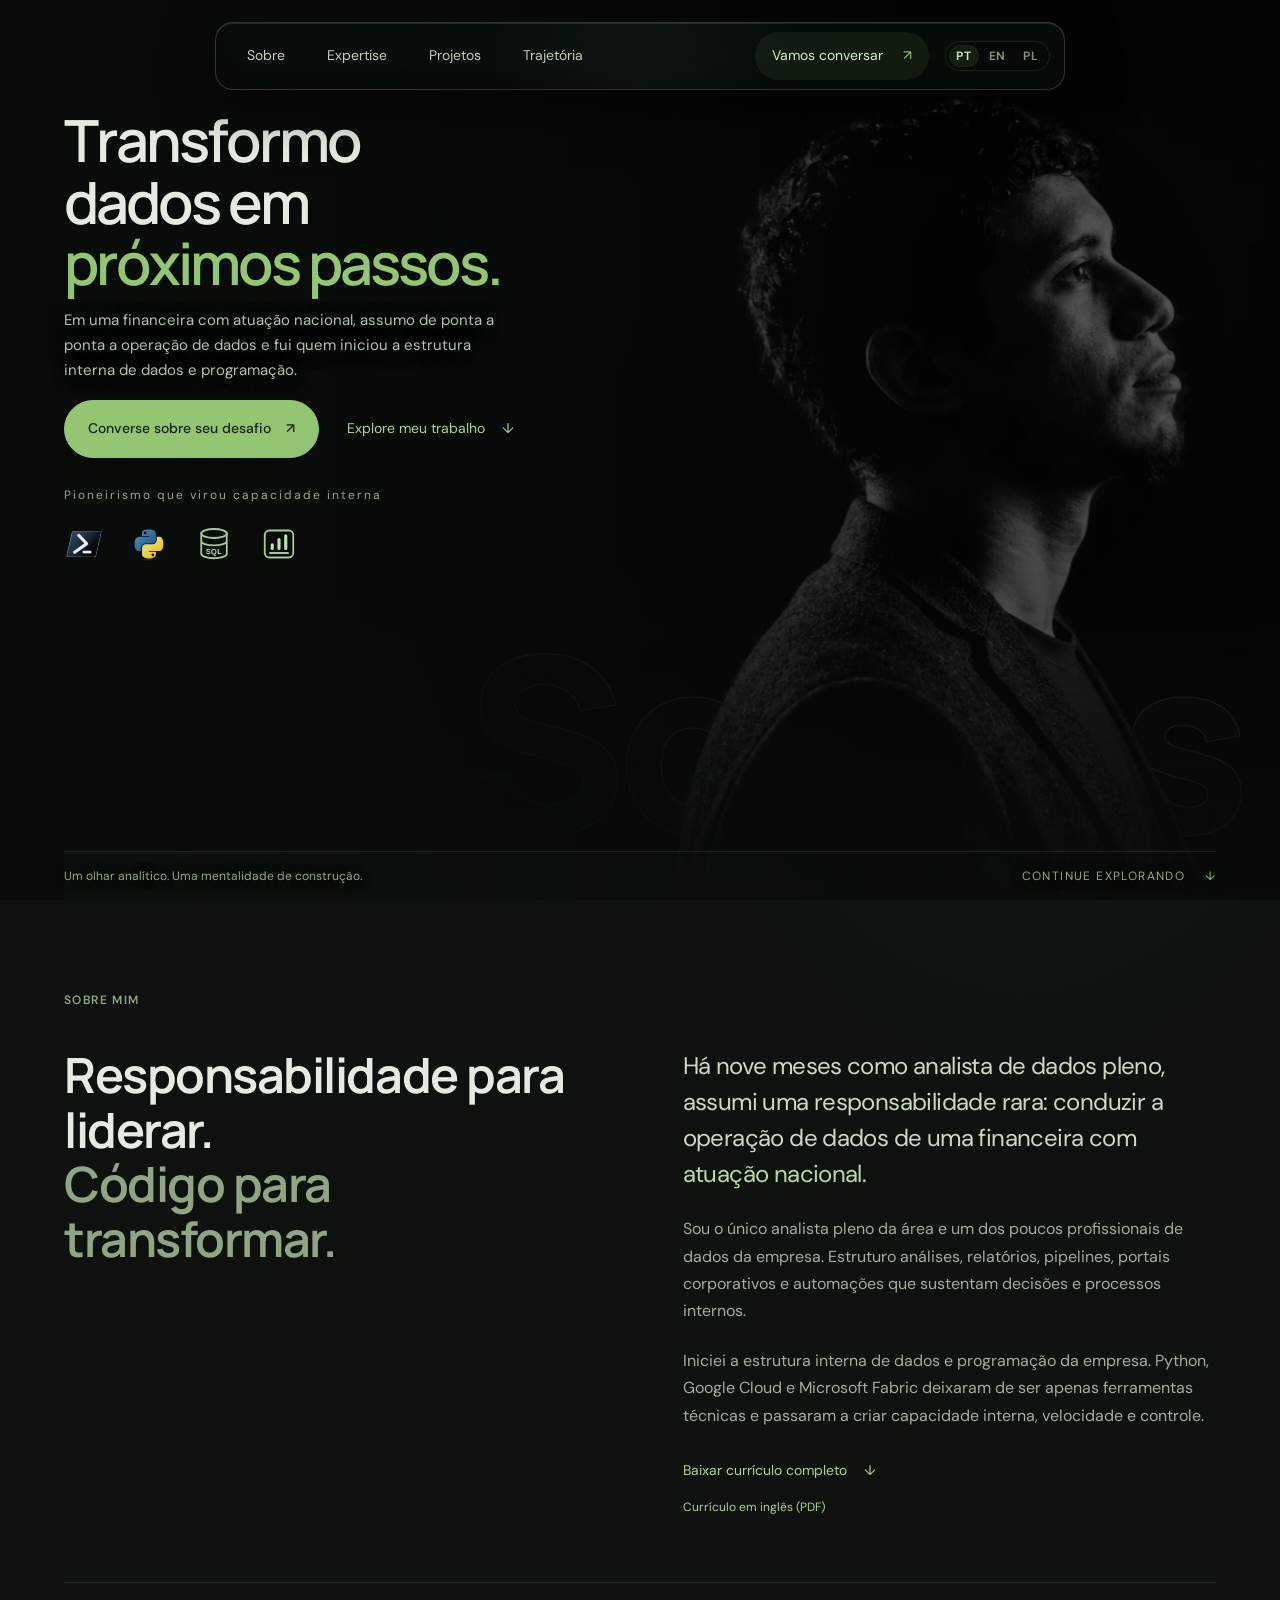
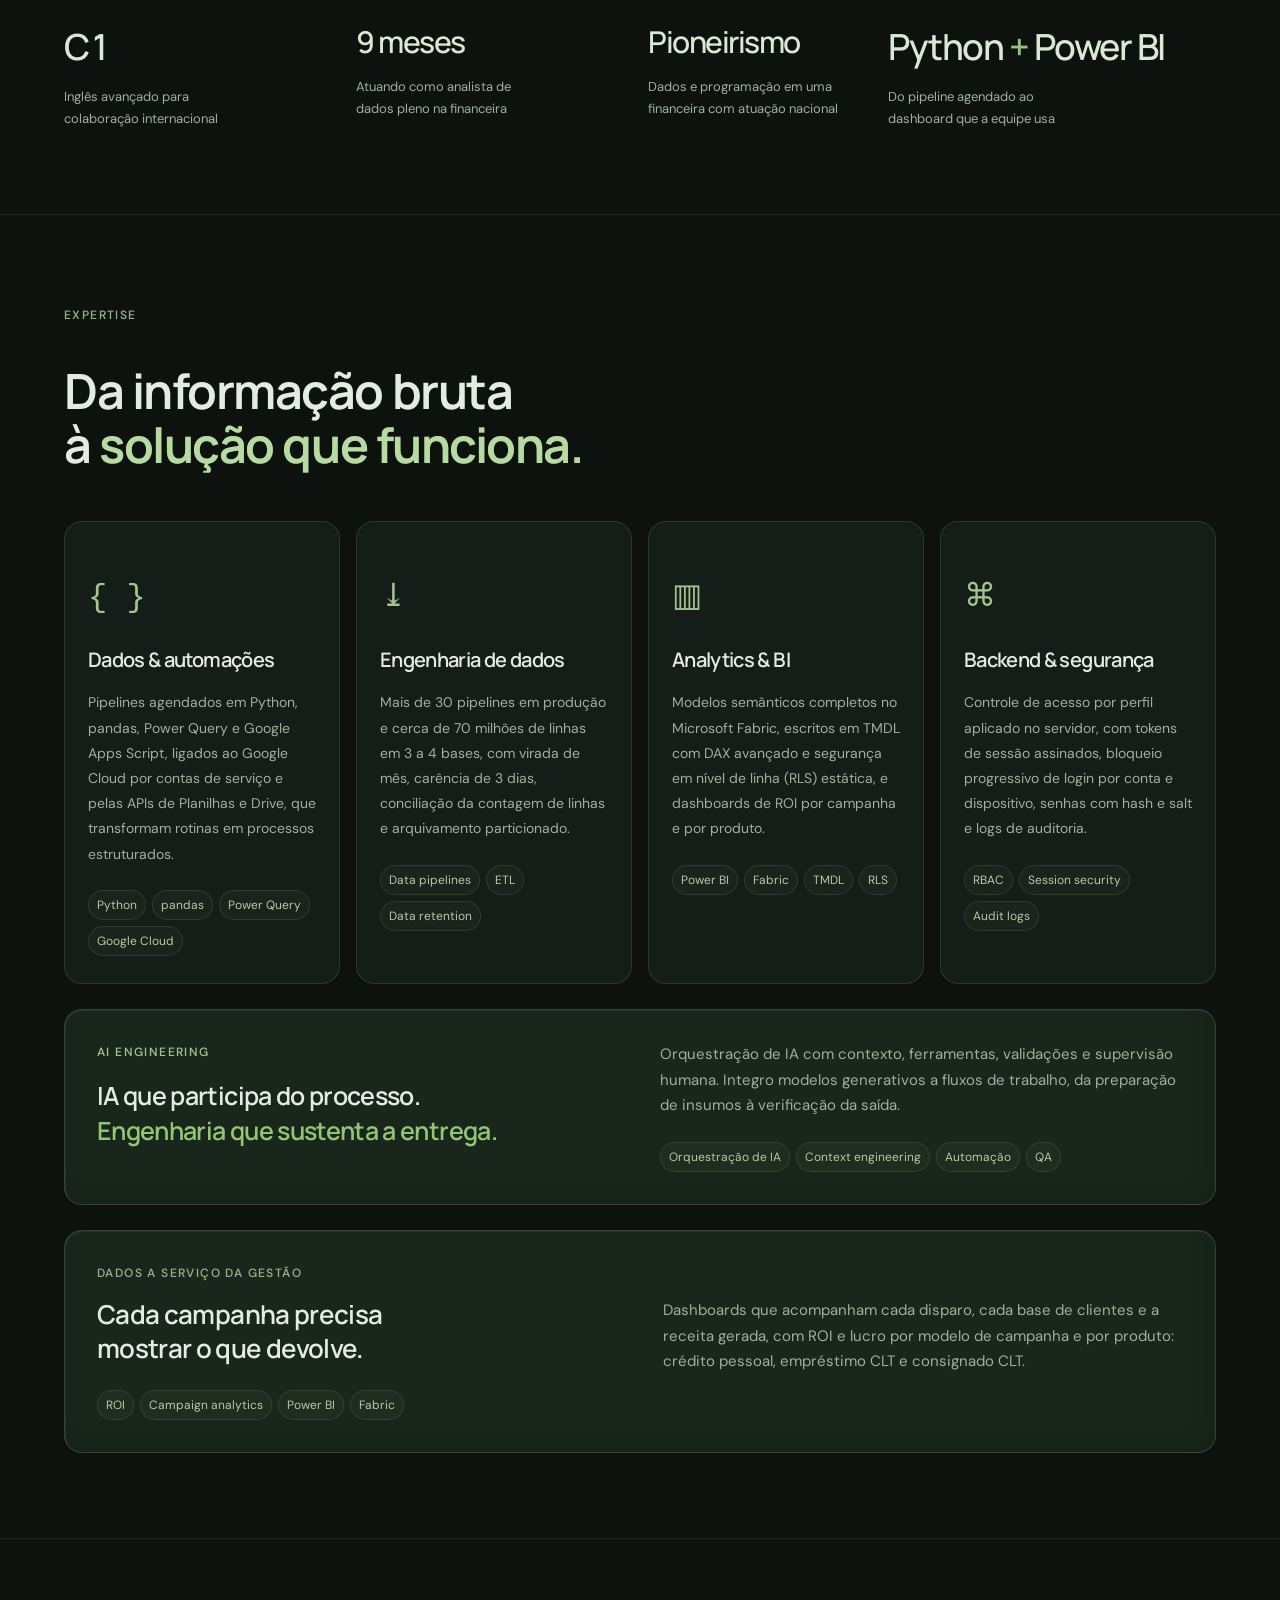
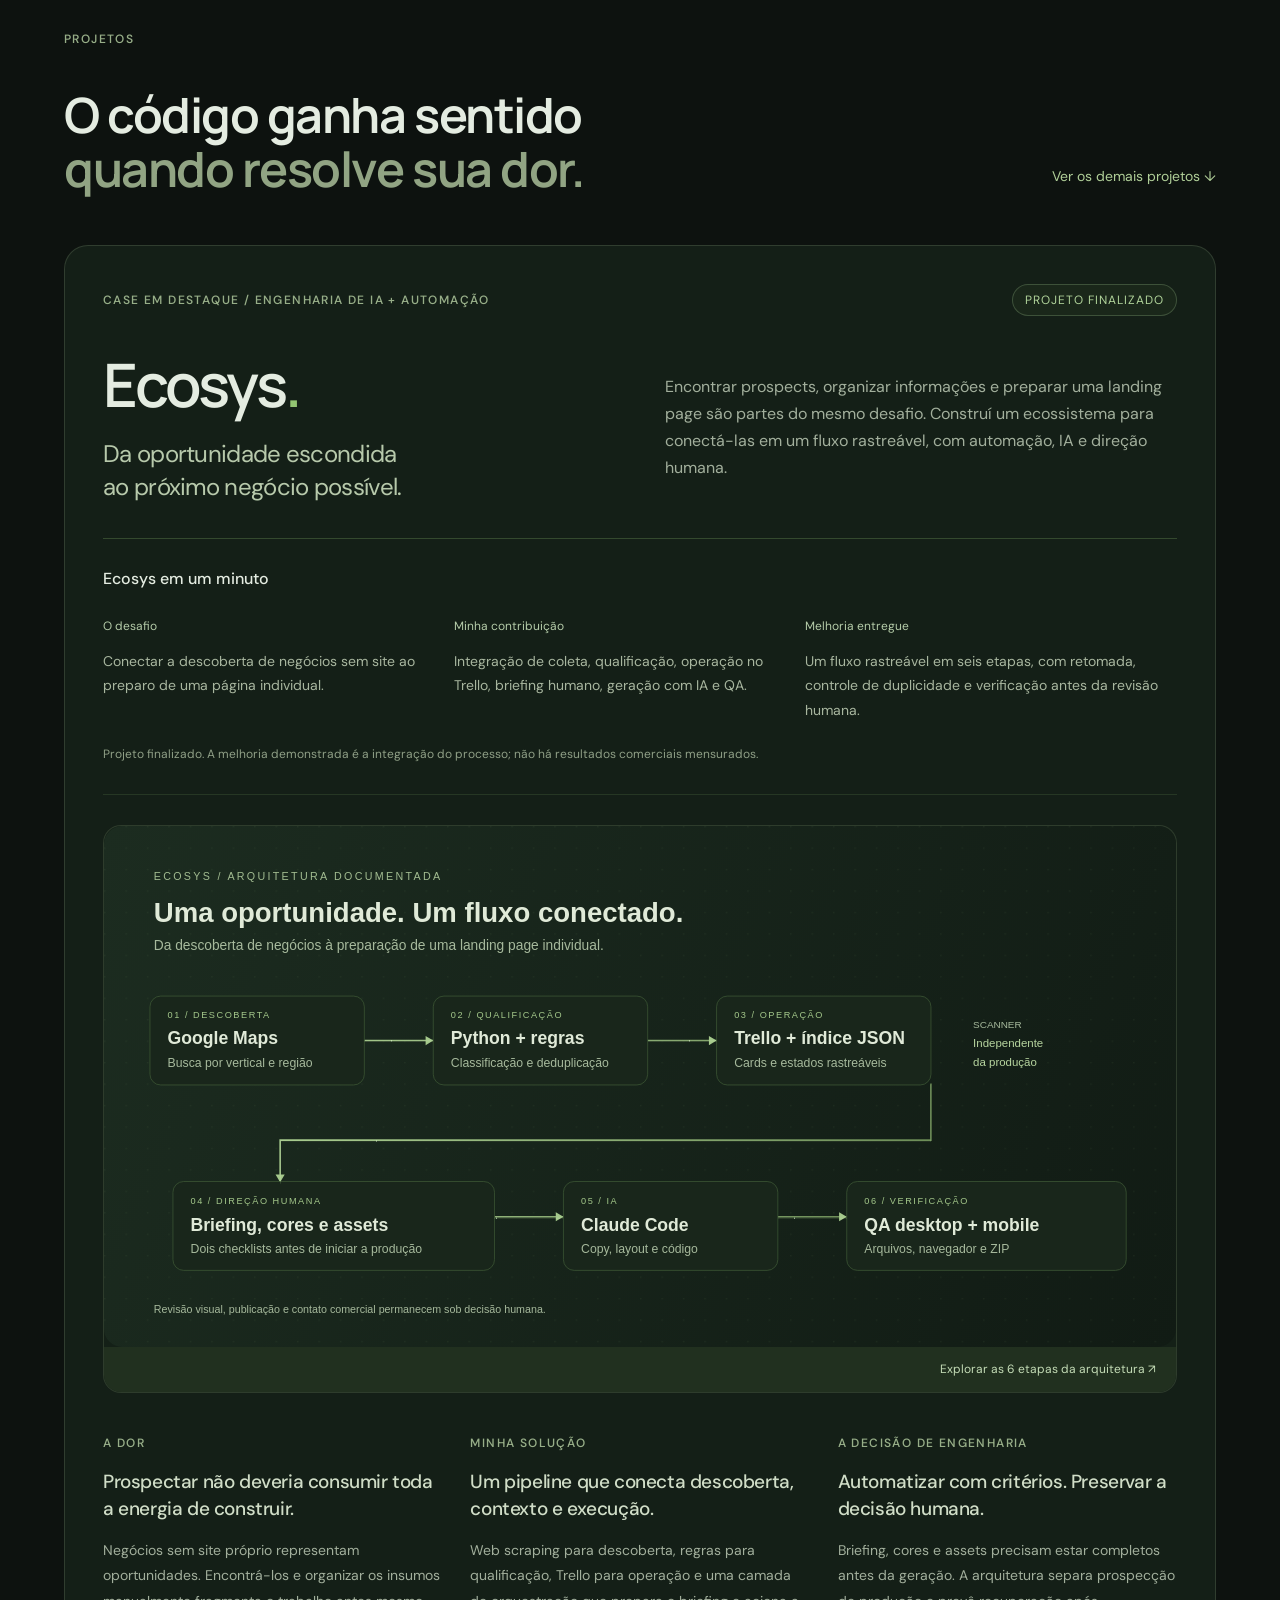
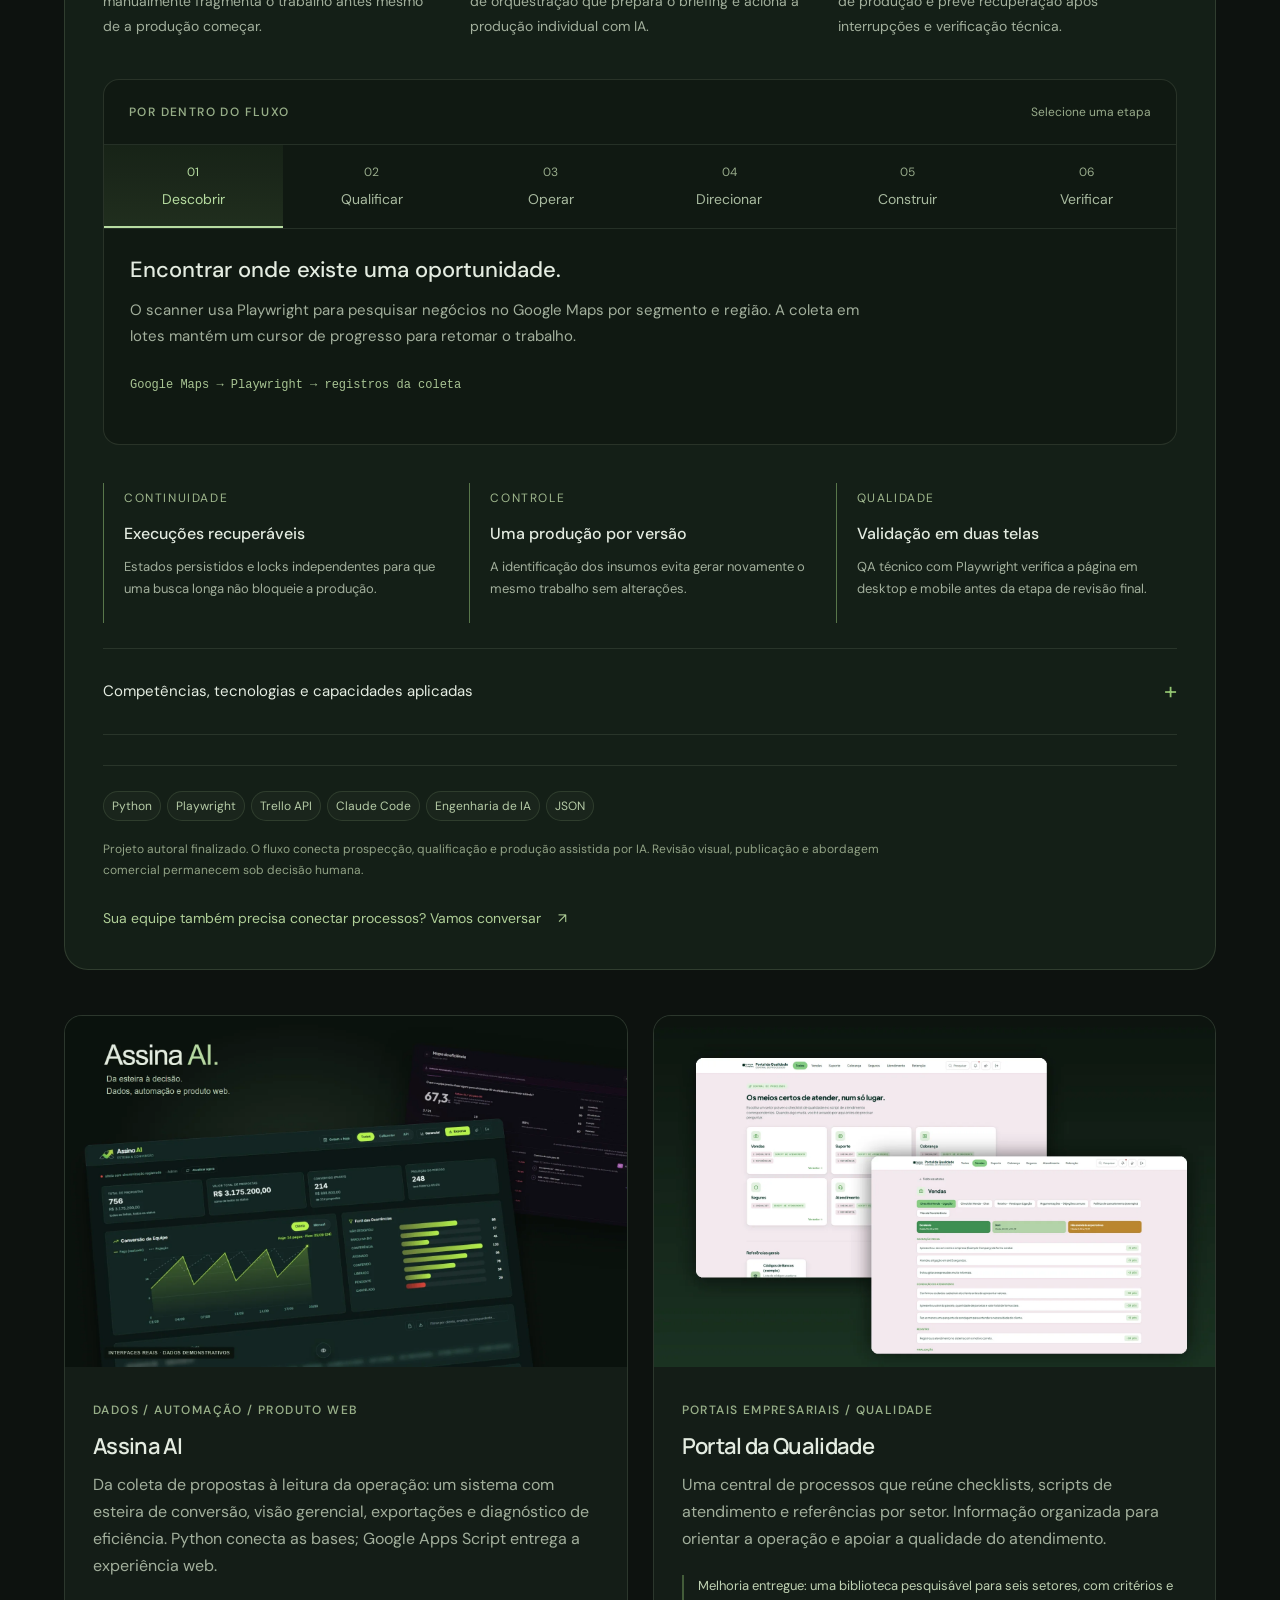
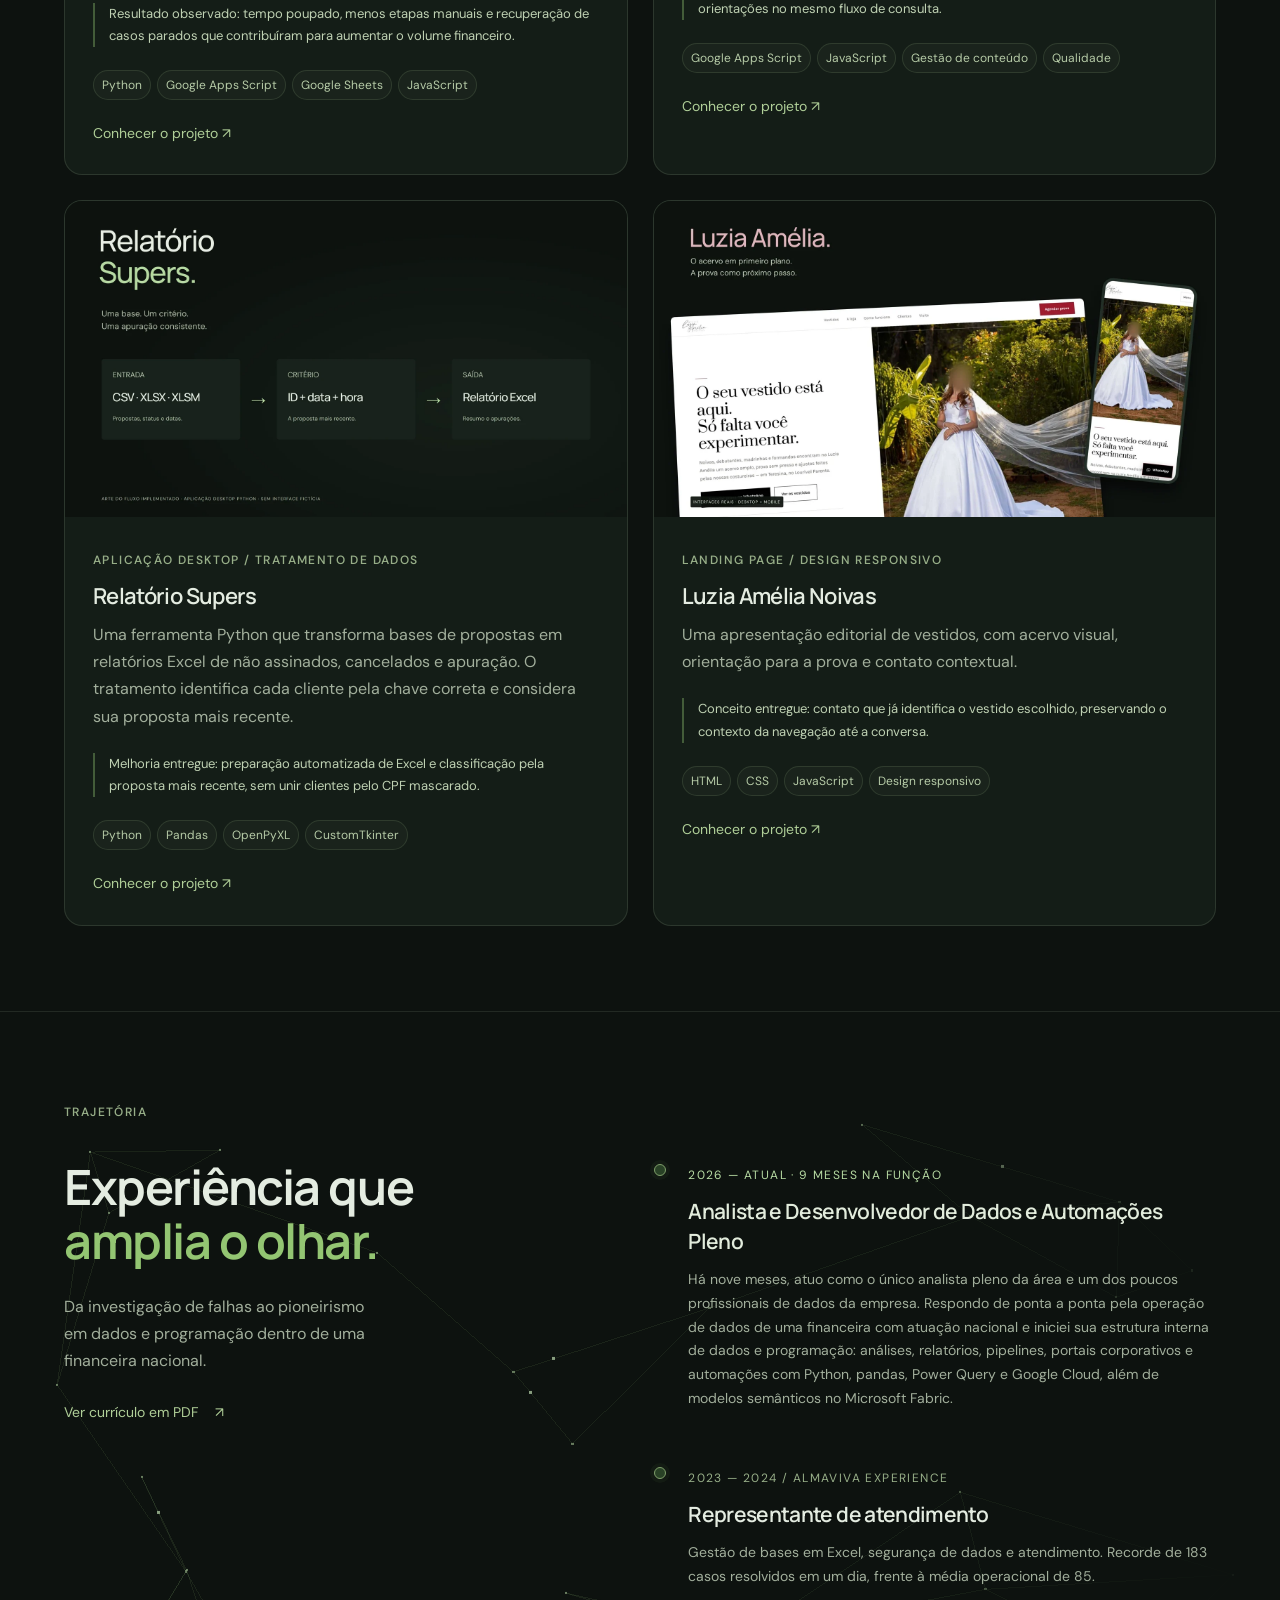
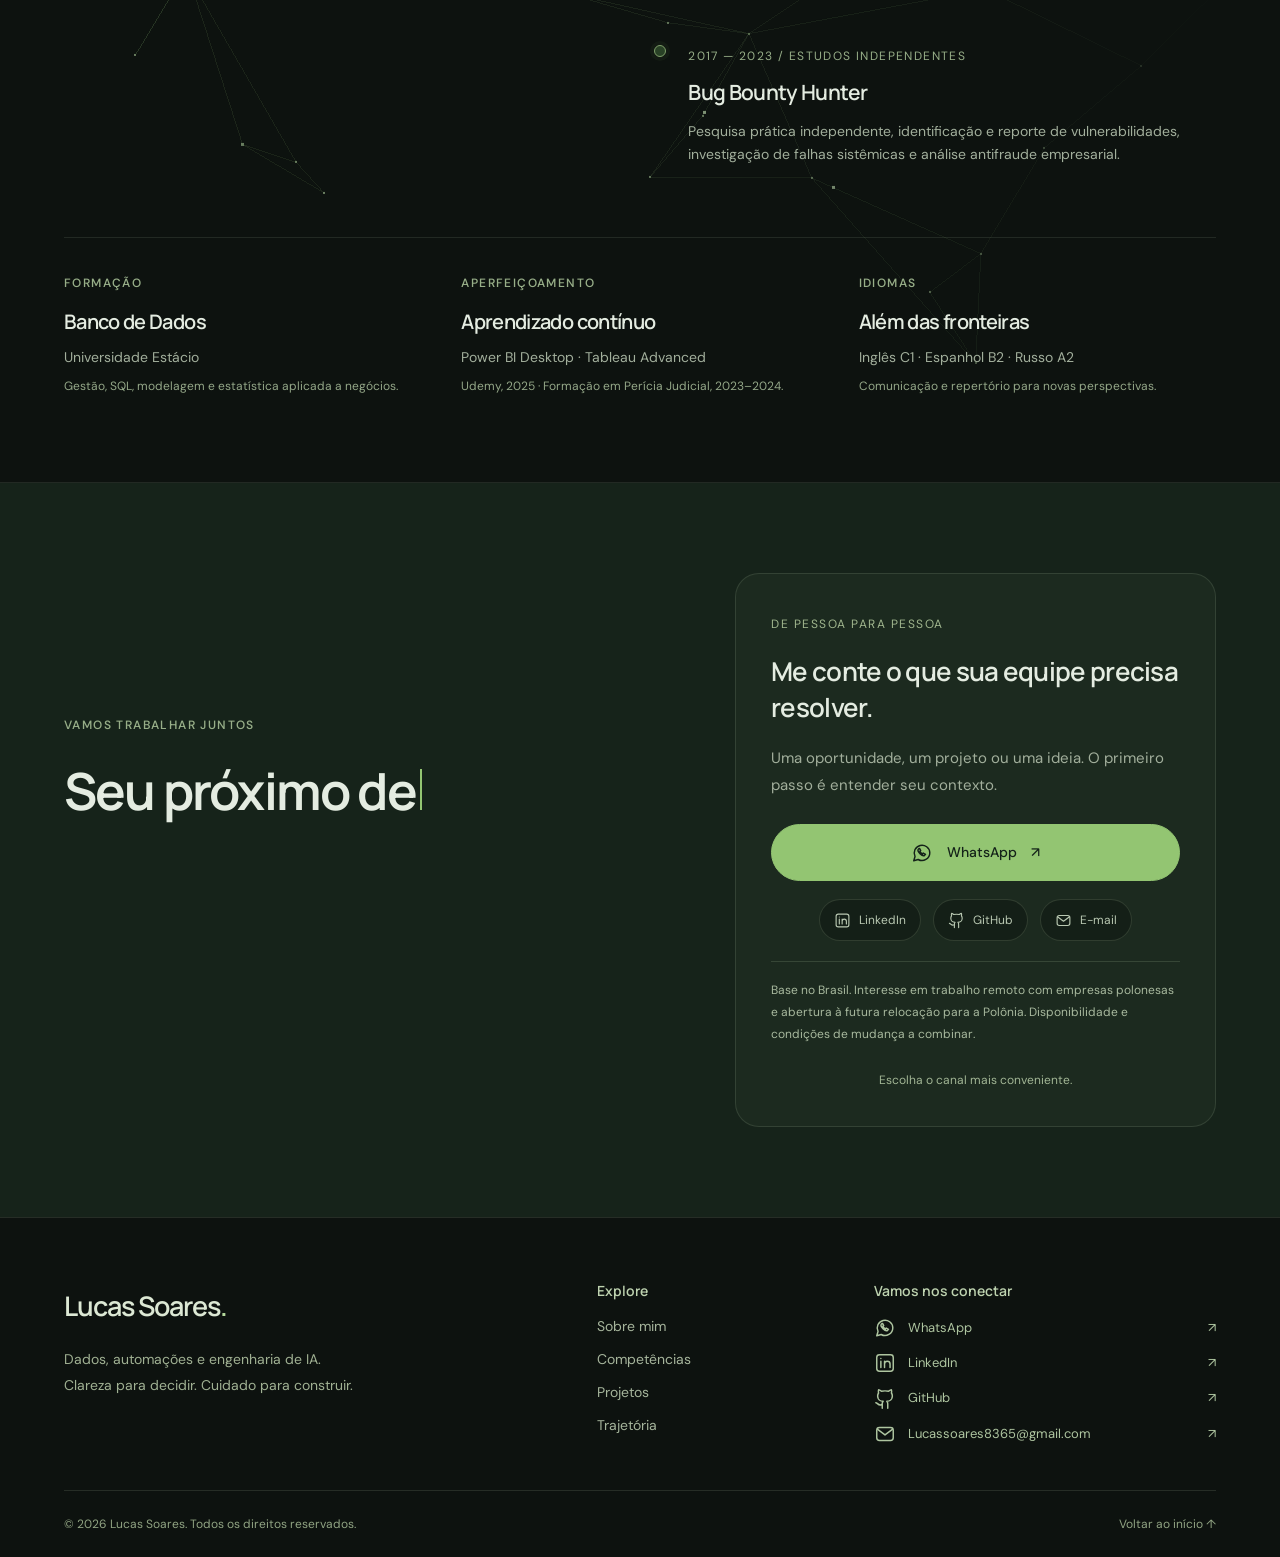
==== commit e552a320: "Update portfolio: contact links, translations, case images" ====
--- a/index.html
+++ b/index.html
@@ -16,14 +16,14 @@
   <link rel="preconnect" href="https://fonts.googleapis.com"><link rel="preconnect" href="https://fonts.gstatic.com" crossorigin><link rel="stylesheet" href="https://fonts.googleapis.com/css2?family=DM+Sans:wght@400;450;500;550;600;650;700&family=Manrope:wght@400;500;600;650;700;750;800&display=swap">
   <link rel="stylesheet" href="styles.css?v=20261107"><link rel="stylesheet" href="motion.css?v=20261107"><link rel="stylesheet" href="ecosystem.css?v=20261107"><link rel="stylesheet" href="architecture.css?v=20261107"><link rel="stylesheet" href="pastel.css?v=20261107"><link rel="stylesheet" href="dark.css?v=20261107"><link rel="stylesheet" href="motion-suite.css?v=20261107">
 <link rel="stylesheet" href="case-navigation.css?v=20261107"><script src="case-navigation.js?v=20261107"></script><link rel="stylesheet" href="recruiter-content.css?v=20261107"></head>
-<body><svg class="icon-library" xmlns="http://www.w3.org/2000/svg" aria-hidden="true"><symbol id="icon-whatsapp" viewBox="0 0 24 24"><path d="M20.5 11.7a8.5 8.5 0 0 1-12.7 7.4L3 20.5l1.4-4.7a8.5 8.5 0 1 1 16.1-4.1Z"/><path d="M8 7.8c-.8 1 .2 3.3 1.8 4.9 1.7 1.7 4 2.7 5 1.9l1-1.2-2.4-1.3-.9.9c-1.3-.5-2.3-1.5-2.8-2.8l.9-.9L9.3 7l-1.3.8Z"/></symbol><symbol id="icon-linkedin" viewBox="0 0 24 24"><rect x="3" y="3" width="18" height="18" rx="3"/><path d="M7.5 10v7M7.5 7v.1M11.5 17v-7m0 3a3 3 0 0 1 6 0v4"/></symbol><symbol id="icon-mail" viewBox="0 0 24 24"><rect x="3" y="5" width="18" height="14" rx="3"/><path d="m4 7 8 6 8-6"/></symbol><symbol id="icon-menu" viewBox="0 0 24 24"><path d="M4 7h16M4 12h16M4 17h16"/></symbol><symbol id="icon-close" viewBox="0 0 24 24"><path d="m6 6 12 12M18 6 6 18"/></symbol></svg>
+<body><svg class="icon-library" xmlns="http://www.w3.org/2000/svg" aria-hidden="true"><symbol id="icon-whatsapp" viewBox="0 0 24 24"><path d="M20.5 11.7a8.5 8.5 0 0 1-12.7 7.4L3 20.5l1.4-4.7a8.5 8.5 0 1 1 16.1-4.1Z"/><path d="M8 7.8c-.8 1 .2 3.3 1.8 4.9 1.7 1.7 4 2.7 5 1.9l1-1.2-2.4-1.3-.9.9c-1.3-.5-2.3-1.5-2.8-2.8l.9-.9L9.3 7l-1.3.8Z"/></symbol><symbol id="icon-linkedin" viewBox="0 0 24 24"><rect x="3" y="3" width="18" height="18" rx="3"/><path d="M7.5 10v7M7.5 7v.1M11.5 17v-7m0 3a3 3 0 0 1 6 0v4"/></symbol><symbol id="icon-github" viewBox="0 0 24 24"><path d="M15 22v-4a4.8 4.8 0 0 0-1-3.5c3 0 6-2 6-5.5.08-1.25-.27-2.48-1-3.5.28-1.15.28-2.35 0-3.5 0 0-1 0-3 1.5-2.64-.5-5.36-.5-8 0C6 2 5 2 5 2c-.3 1.15-.3 2.35 0 3.5A5.403 5.403 0 0 0 4 9c0 3.5 3 5.5 6 5.5-.39.49-.68 1.05-.85 1.65-.17.6-.22 1.23-.15 1.85v4"/><path d="M9 18c-4.51 2-5-2-7-2"/></symbol><symbol id="icon-mail" viewBox="0 0 24 24"><rect x="3" y="5" width="18" height="14" rx="3"/><path d="m4 7 8 6 8-6"/></symbol><symbol id="icon-menu" viewBox="0 0 24 24"><path d="M4 7h16M4 12h16M4 17h16"/></symbol><symbol id="icon-close" viewBox="0 0 24 24"><path d="m6 6 12 12M18 6 6 18"/></symbol></svg>
 <a class="skip" href="#main">Pular para o conteúdo</a>
 <div class="ambient" aria-hidden="true"></div>
 <header class="header"><nav aria-label="Navegação principal"><a href="#sobre">Sobre</a><a href="#expertise">Expertise</a><a href="#projetos">Projetos</a><a href="#trajetoria">Trajetória</a></nav><a class="nav-contact" href="https://wa.me/5586994321587" target="_blank" rel="noopener noreferrer">Vamos conversar <span>↗</span></a><div class="language-switch" aria-label="Idioma"><a data-lang="pt" href="index.html" hreflang="pt-BR">PT</a><a data-lang="en" href="en.html" hreflang="en-US">EN</a><a data-lang="pl" href="pl.html" hreflang="pl">PL</a></div><button class="menu-toggle" aria-label="Abrir menu" aria-expanded="false"><svg class="ui-icon" aria-hidden="true"><use href="#icon-menu"/></svg></button></header>
 <main id="main">
 <section id="inicio" class="hero wrap">
   <div class="hero-backdrop" data-parallax-layers aria-hidden="true"><img class="hero-layer" data-parallax-layer="1" src="assets/hero-layer-background.webp" width="1672" height="941" alt="" decoding="async"><span class="hero-layer hero-wordmark" data-parallax-layer="2">Soares</span><img class="hero-layer" data-parallax-layer="3" src="assets/hero-layer-portrait.webp" width="1672" height="941" alt="" fetchpriority="high" decoding="async"></div>
-  <div class="hero-copy" data-parallax-layer="4"><h1>Transformo<br>dados em<br><span class="accent">próximos passos.</span></h1><p class="intro">Em uma financeira com atuação nacional, assumo de ponta a ponta a operação de dados e fui quem iniciou a estrutura interna de dados e programação.</p><div class="actions"><a class="button primary" href="https://wa.me/5586994321587" target="_blank" rel="noopener noreferrer">Converse sobre seu desafio <span>↗</span></a><a class="text-link" href="#projetos">Explore meu trabalho <span>↓</span></a></div><div class="hero-stack"><span>Pioneirismo que virou capacidade interna</span><div class="hero-tech-logos"><span title="PowerShell"><img src="assets/technology/powershell.svg" alt="PowerShell" width="36" height="36"></span><span title="Python"><img src="assets/technology/python.svg" alt="Python" width="36" height="36"></span><span title="SQL"><img src="assets/technology/sql.svg" alt="SQL" width="36" height="36"></span><span title="ETL"><img src="assets/technology/etl.svg" alt="ETL" width="36" height="36"></span></div></div></div>
+  <div class="hero-copy" data-parallax-layer="4"><h1>Transformo<br>dados em<br><span class="accent">próximos passos.</span></h1><p class="intro">Em uma financeira com atuação nacional, assumo de ponta a ponta a operação de dados e fui quem iniciou a estrutura interna de dados e programação.</p><div class="actions"><a class="button primary" href="https://wa.me/5586994321587" target="_blank" rel="noopener noreferrer">Converse sobre seu desafio <span>↗</span></a><a class="text-link" href="#projetos">Explore meu trabalho <span>↓</span></a></div><div class="hero-stack"><span>Pioneirismo que virou capacidade interna</span><div class="hero-tech-logos"><span title="PowerShell"><img src="assets/technology/powershell.svg" alt="PowerShell" width="36" height="36"></span><span title="Python"><img src="assets/technology/python.svg" alt="Python" width="36" height="36"></span><span title="SQL"><img src="assets/technology/sql.svg" alt="SQL" width="36" height="36"></span><span title="Power BI"><img src="assets/technology/etl.svg" alt="Power BI" width="36" height="36"></span></div></div></div>
   <div class="hero-bottom"><span>Um olhar analítico. Uma mentalidade de construção.</span><a href="#sobre">CONTINUE EXPLORANDO <span>↓</span></a></div>
 </section>
 <section id="sobre" class="wrap section reveal"><div class="section-label">SOBRE MIM</div><div class="about-grid"><h2>Responsabilidade para<br>liderar.<br><span class="muted">Código para transformar.</span></h2><div><p class="large-copy">Há nove meses como analista de dados pleno, assumi uma responsabilidade rara: conduzir a operação de dados de uma financeira com <em>atuação nacional.</em></p><p>Sou o único analista pleno da área e um dos poucos profissionais de dados da empresa. Estruturo análises, relatórios, pipelines, portais corporativos e automações que sustentam decisões e processos internos.</p><p>Iniciei a estrutura interna de dados e programação da empresa. Python, Google Cloud e Microsoft Fabric deixaram de ser apenas ferramentas técnicas e passaram a criar capacidade interna, velocidade e controle.</p><a class="text-link" href="assets/lucas-soares-curriculo.pdf" download>Baixar currículo completo <span>↓</span></a></div></div><div class="proof-grid"><div><strong aria-label="Inglês C1"><span class="language-count" aria-hidden="true">C1</span></strong><p>Inglês avançado para colaboração internacional</p></div><div><strong>9 meses</strong><p>Atuando como analista de dados pleno na financeira</p></div><div><strong>Pioneirismo</strong><p>Dados e programação em uma financeira com atuação nacional</p></div><div><strong>Python <span class="rotating-plus">+</span> Power BI</strong><p>Do pipeline agendado ao dashboard que a equipe usa</p></div></div></section>
@@ -56,8 +56,8 @@
 </article>
 <div id="project-grid" class="project-grid"></div><div id="project-empty" class="project-empty"><div class="empty-graphic" aria-hidden="true"><span>INPUT</span><b>→</b><span class="selected">CODE</span><b>→</b><span>IMPACT</span></div><div><span class="eyebrow">CASES EM PREPARAÇÃO</span><h3>Os bastidores das soluções,<br>em breve por aqui.</h3><p>Estou organizando os projetos concluídos para apresentar os desafios, as decisões técnicas e os resultados de cada trabalho.</p><a class="text-link" href="https://wa.me/5586994321587" target="_blank" rel="noopener noreferrer">Converse comigo sobre meus projetos <span>↗</span></a></div></div></section>
 <section id="trajetoria" class="wrap section reveal"><canvas class="career-three" aria-hidden="true"></canvas><div class="section-label">TRAJETÓRIA</div><div class="career-grid"><div><h2>Experiência que<br><span class="accent">amplia o olhar.</span></h2><p>Da investigação de falhas ao pioneirismo em dados e programação dentro de uma financeira nacional.</p><a class="text-link" href="assets/lucas-soares-curriculo.pdf" target="_blank" rel="noopener">Ver currículo em PDF <span>↗</span></a></div><div class="timeline"><article class="career-current"><span class="time">2026 — ATUAL · 9 MESES NA FUNÇÃO</span><h3>Analista e Desenvolvedor de Dados e Automações Pleno</h3><p>Há nove meses, atuo como o único analista pleno da área e um dos poucos profissionais de dados da empresa. Respondo de ponta a ponta pela operação de dados de uma financeira com atuação nacional e iniciei sua estrutura interna de dados e programação: análises, relatórios, pipelines, portais corporativos e automações com Python, pandas, Power Query e Google Cloud, além de modelos semânticos no Microsoft Fabric.</p></article><article><span class="time">2023 — 2024 / ALMAVIVA EXPERIENCE</span><h3>Representante de atendimento</h3><p>Gestão de bases em Excel, segurança de dados e atendimento. Recorde de 183 casos resolvidos em um dia, frente à média operacional de 85.</p></article><article><span class="time">2017 — 2023 / ESTUDOS INDEPENDENTES</span><h3>Bug Bounty Hunter</h3><p>Pesquisa prática independente, identificação e reporte de vulnerabilidades, investigação de falhas sistêmicas e análise antifraude empresarial.</p></article></div></div><div class="education"><div><span class="section-label">FORMAÇÃO</span><h3>Banco de Dados</h3><p>Universidade Estácio</p><small>Gestão, SQL, modelagem e estatística aplicada a negócios.</small></div><div><span class="section-label">APERFEIÇOAMENTO</span><h3>Aprendizado contínuo</h3><p>Power BI Desktop · Tableau Advanced</p><small>Udemy, 2025 · Formação em Perícia Judicial, 2023–2024.</small></div><div><span class="section-label">IDIOMAS</span><h3>Além das fronteiras</h3><p>Inglês C1 · Espanhol B2 · Russo A2</p><small>Comunicação e repertório para novas perspectivas.</small></div></div></section>
-<section id="contato" class="contact-section reveal"><div class="wrap contact-layout"><div class="contact-heading"><span class="section-label">VAMOS TRABALHAR JUNTOS</span><h2><span class="type-line">Seu próximo desafio.</span><br><span class="accent type-line">Uma boa conversa.</span></h2><p class="contact-copy type-line">Dados mais claros, processos mais simples e soluções que fazem sentido para sua equipe. Vamos descobrir o que podemos construir juntos.</p></div><div class="contact-invitation"><span class="contact-overline">DE PESSOA PARA PESSOA</span><h3>Me conte o que sua equipe precisa resolver.</h3><p>Uma oportunidade, um projeto ou uma ideia. O primeiro passo é entender seu contexto.</p><a class="button primary" href="https://wa.me/5586994321587" target="_blank" rel="noopener noreferrer"><svg class="ui-icon" aria-hidden="true"><use href="#icon-whatsapp"/></svg>WhatsApp<span aria-hidden="true">↗</span></a><div class="contact-recruiter-links" aria-label="Outros canais de contato"><a href="https://www.linkedin.com/in/lksuey/" target="_blank" rel="noopener noreferrer"><svg class="ui-icon" aria-hidden="true"><use href="#icon-linkedin"/></svg>LinkedIn</a><a href="mailto:Lucassoares8365@gmail.com"><svg class="ui-icon" aria-hidden="true"><use href="#icon-mail"/></svg>E-mail</a></div><span class="contact-note">Escolha o canal mais conveniente.</span></div></div></section>
-</main><footer class="site-footer"><div class="wrap"><div class="footer-main"><div class="footer-identity"><a class="footer-name" href="#inicio">Lucas Soares<span>.</span></a><p>Dados, automações e engenharia de IA.<br>Clareza para decidir. Cuidado para construir.</p></div><div class="footer-navigation"><h3>Explore</h3><a href="#sobre">Sobre mim</a><a href="#expertise">Competências</a><a href="#projetos">Projetos</a><a href="#trajetoria">Trajetória</a></div><div class="footer-social"><h3>Vamos nos conectar</h3><a href="https://wa.me/5586994321587" target="_blank" rel="noopener noreferrer"><svg class="ui-icon" aria-hidden="true"><use href="#icon-whatsapp"/></svg><span>WhatsApp</span><span aria-hidden="true">↗</span></a><a href="https://www.linkedin.com/in/lksuey/" target="_blank" rel="noopener noreferrer"><svg class="ui-icon" aria-hidden="true"><use href="#icon-linkedin"/></svg><span>LinkedIn</span><span aria-hidden="true">↗</span></a><a href="mailto:Lucassoares8365@gmail.com"><svg class="ui-icon" aria-hidden="true"><use href="#icon-mail"/></svg><span>Lucassoares8365@gmail.com</span><span aria-hidden="true">↗</span></a></div></div><div class="footer-bottom"><p>© <span id="year">2026</span> Lucas Soares. Todos os direitos reservados.</p><a href="#inicio">Voltar ao início ↑</a></div></div></footer>
+<section id="contato" class="contact-section reveal"><div class="wrap contact-layout"><div class="contact-heading"><span class="section-label">VAMOS TRABALHAR JUNTOS</span><h2><span class="type-line">Seu próximo desafio.</span><br><span class="accent type-line">Uma boa conversa.</span></h2><p class="contact-copy type-line">Dados mais claros, processos mais simples e soluções que fazem sentido para sua equipe. Vamos descobrir o que podemos construir juntos.</p></div><div class="contact-invitation"><span class="contact-overline">DE PESSOA PARA PESSOA</span><h3>Me conte o que sua equipe precisa resolver.</h3><p>Uma oportunidade, um projeto ou uma ideia. O primeiro passo é entender seu contexto.</p><a class="button primary" href="https://wa.me/5586994321587" target="_blank" rel="noopener noreferrer"><svg class="ui-icon" aria-hidden="true"><use href="#icon-whatsapp"/></svg>WhatsApp<span aria-hidden="true">↗</span></a><div class="contact-recruiter-links" aria-label="Outros canais de contato"><a href="https://www.linkedin.com/in/lksuey/" target="_blank" rel="noopener noreferrer"><svg class="ui-icon" aria-hidden="true"><use href="#icon-linkedin"/></svg>LinkedIn</a><a href="https://github.com/lksuey" target="_blank" rel="noopener noreferrer"><svg class="ui-icon" aria-hidden="true"><use href="#icon-github"/></svg>GitHub</a><a href="mailto:Lucassoares8365@gmail.com"><svg class="ui-icon" aria-hidden="true"><use href="#icon-mail"/></svg>E-mail</a></div><span class="contact-note">Escolha o canal mais conveniente.</span></div></div></section>
+</main><footer class="site-footer"><div class="wrap"><div class="footer-main"><div class="footer-identity"><a class="footer-name" href="#inicio">Lucas Soares<span>.</span></a><p>Dados, automações e engenharia de IA.<br>Clareza para decidir. Cuidado para construir.</p></div><div class="footer-navigation"><h3>Explore</h3><a href="#sobre">Sobre mim</a><a href="#expertise">Competências</a><a href="#projetos">Projetos</a><a href="#trajetoria">Trajetória</a></div><div class="footer-social"><h3>Vamos nos conectar</h3><a href="https://wa.me/5586994321587" target="_blank" rel="noopener noreferrer"><svg class="ui-icon" aria-hidden="true"><use href="#icon-whatsapp"/></svg><span>WhatsApp</span><span aria-hidden="true">↗</span></a><a href="https://www.linkedin.com/in/lksuey/" target="_blank" rel="noopener noreferrer"><svg class="ui-icon" aria-hidden="true"><use href="#icon-linkedin"/></svg><span>LinkedIn</span><span aria-hidden="true">↗</span></a><a href="https://github.com/lksuey" target="_blank" rel="noopener noreferrer"><svg class="ui-icon" aria-hidden="true"><use href="#icon-github"/></svg><span>GitHub</span><span aria-hidden="true">↗</span></a><a href="mailto:Lucassoares8365@gmail.com"><svg class="ui-icon" aria-hidden="true"><use href="#icon-mail"/></svg><span>Lucassoares8365@gmail.com</span><span aria-hidden="true">↗</span></a></div></div><div class="footer-bottom"><p>© <span id="year">2026</span> Lucas Soares. Todos os direitos reservados.</p><a href="#inicio">Voltar ao início ↑</a></div></div></footer>
 <dialog class="architecture-dialog" aria-labelledby="architecture-title"><div class="architecture-shell"><header class="architecture-dialog-header"><div><span class="eyebrow">ECOSYS / POR DENTRO DA ENGENHARIA</span><h2 id="architecture-title">Uma etapa prepara a próxima.</h2></div><button class="architecture-close" type="button" aria-label="Fechar arquitetura"><svg class="ui-icon" aria-hidden="true"><use href="#icon-close"/></svg></button></header><p class="architecture-intro">Explore o caminho dos dados, da descoberta à verificação. Em cada etapa, veja o trabalho executado e os mecanismos que mantêm o fluxo consistente.</p><div class="architecture-layout"><div class="architecture-stage-tabs" role="tablist" aria-label="Seis etapas da arquitetura" aria-orientation="horizontal"><button id="architecture-step-0" role="tab" aria-controls="architecture-stage-panel" aria-selected="true" tabindex="0"><span>01</span> Descoberta</button><button id="architecture-step-1" role="tab" aria-controls="architecture-stage-panel" aria-selected="false" tabindex="-1"><span>02</span> Qualificação</button><button id="architecture-step-2" role="tab" aria-controls="architecture-stage-panel" aria-selected="false" tabindex="-1"><span>03</span> Operação</button><button id="architecture-step-3" role="tab" aria-controls="architecture-stage-panel" aria-selected="false" tabindex="-1"><span>04</span> Direção humana</button><button id="architecture-step-4" role="tab" aria-controls="architecture-stage-panel" aria-selected="false" tabindex="-1"><span>05</span> Produção com IA</button><button id="architecture-step-5" role="tab" aria-controls="architecture-stage-panel" aria-selected="false" tabindex="-1"><span>06</span> Verificação</button></div><section id="architecture-stage-panel" role="tabpanel" aria-labelledby="architecture-step-0" tabindex="0"><span class="architecture-stage-number"></span><h3></h3><p class="architecture-purpose"></p><div class="architecture-io"><div><span>ENTRADA</span><p class="architecture-input"></p></div><span class="architecture-io-arrow" aria-hidden="true">→</span><div><span>SAÍDA</span><p class="architecture-output"></p></div></div><div class="architecture-explanation"><div><h4>Como funciona</h4><ol class="architecture-how"></ol></div><div><h4>O que mantém a etapa funcionando</h4><ul class="architecture-controls"></ul></div></div><div class="architecture-components"><span>COMPONENTES APLICADOS</span><div class="tags"></div></div><p class="architecture-handoff"></p><div class="architecture-step-navigation"><button type="button" class="architecture-prev">← Etapa anterior</button><span class="architecture-position"></span><button type="button" class="architecture-next">Próxima etapa →</button></div></section></div></div></dialog>
 <script src="projects.js?v=20261107"></script><script src="app.js?v=20261107"></script><script src="motion.js?v=20261107"></script><script src="ecosystem.js?v=20261107"></script><script src="architecture.js?v=20261107"></script><script src="one-shot.js?v=20261107"></script><script src="locale.js?v=20261107"></script><script src="recruiter-content.js?v=20261107"></script><script>
 // Resume the card context before parsing motion and creating WebGL scenes.
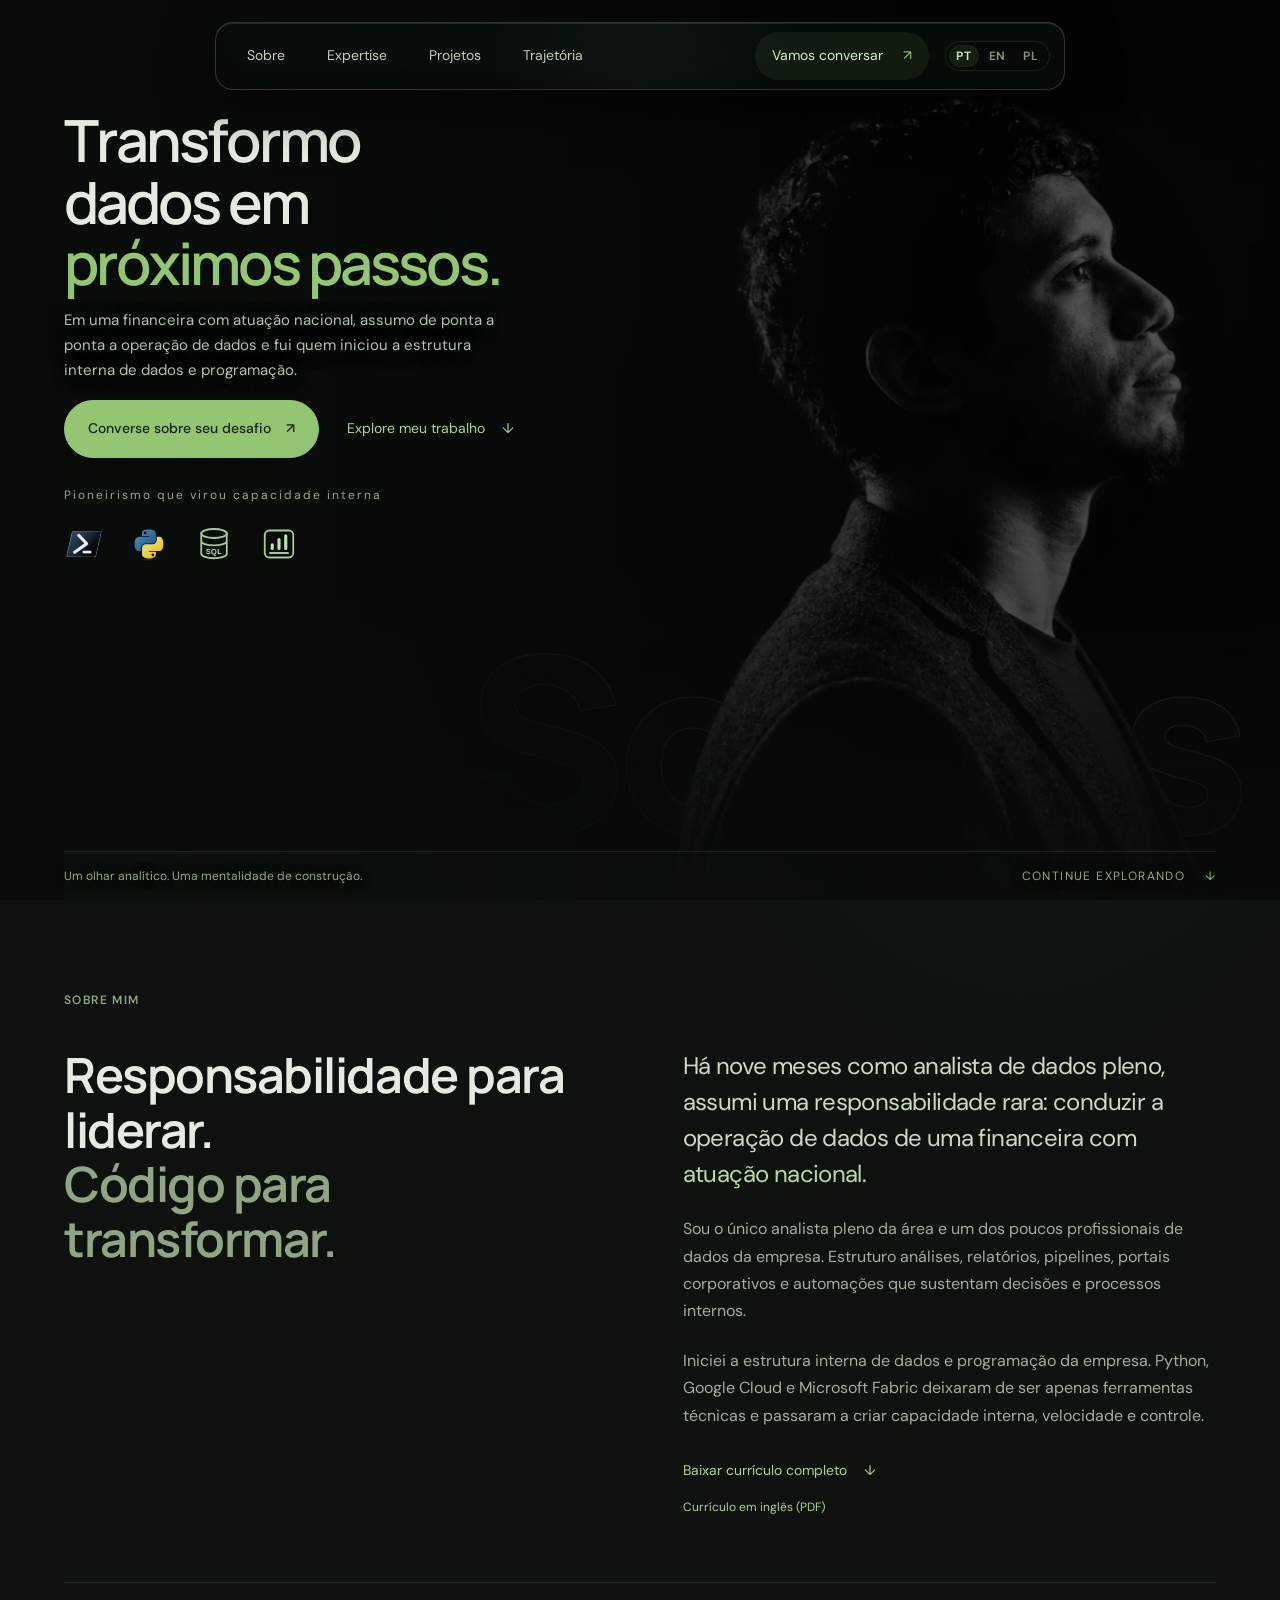
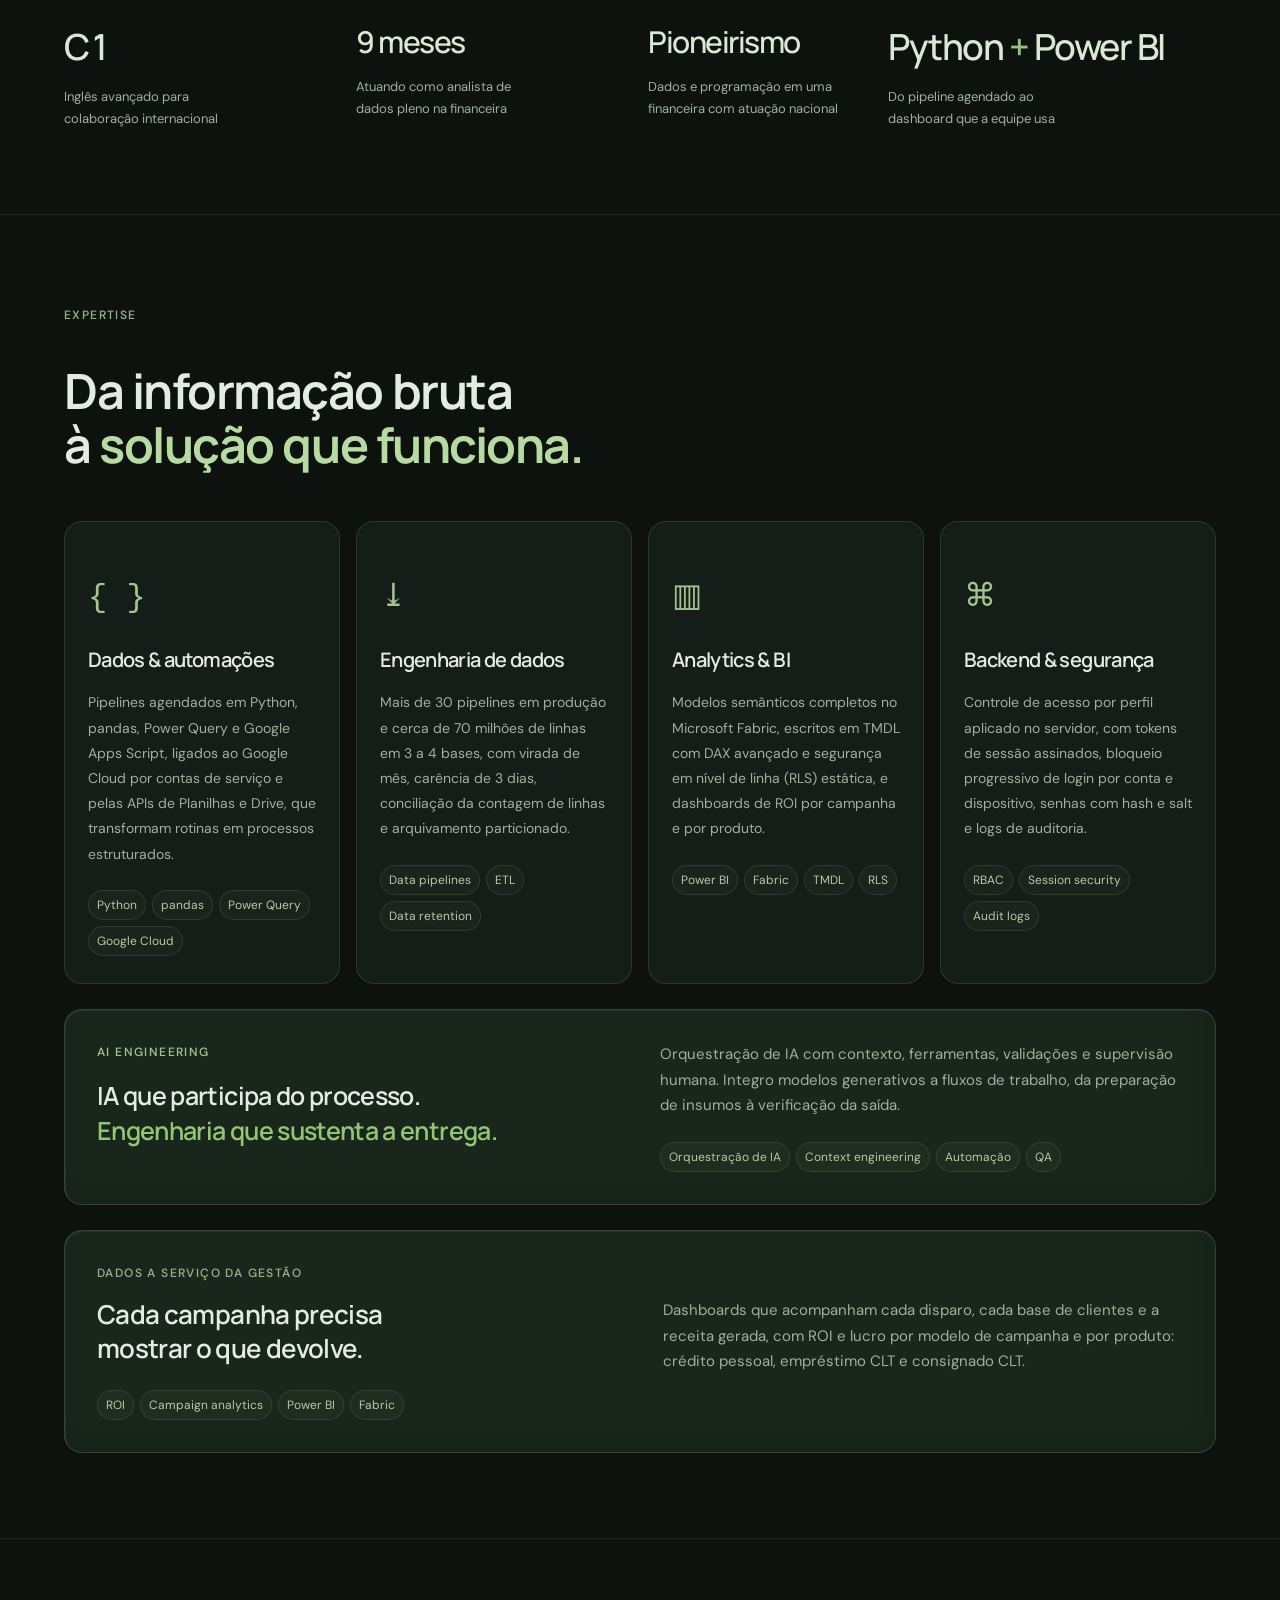
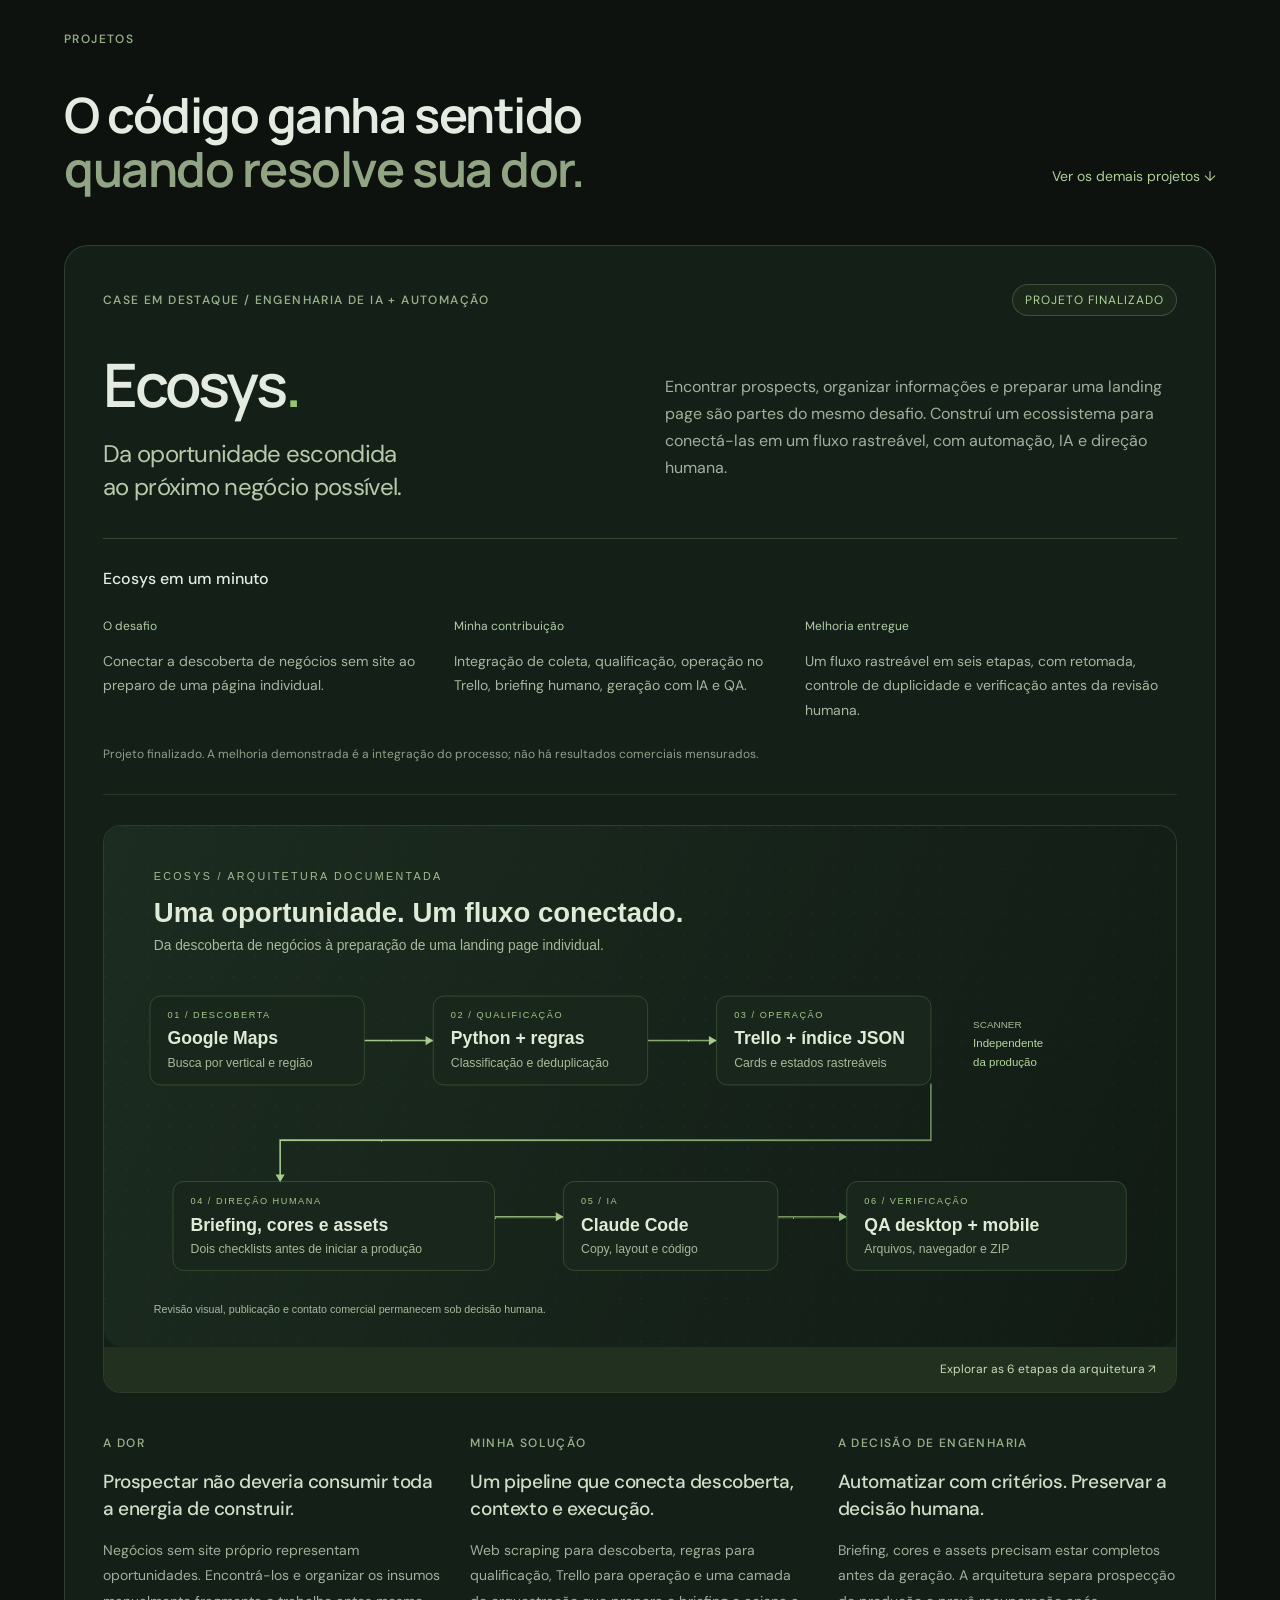
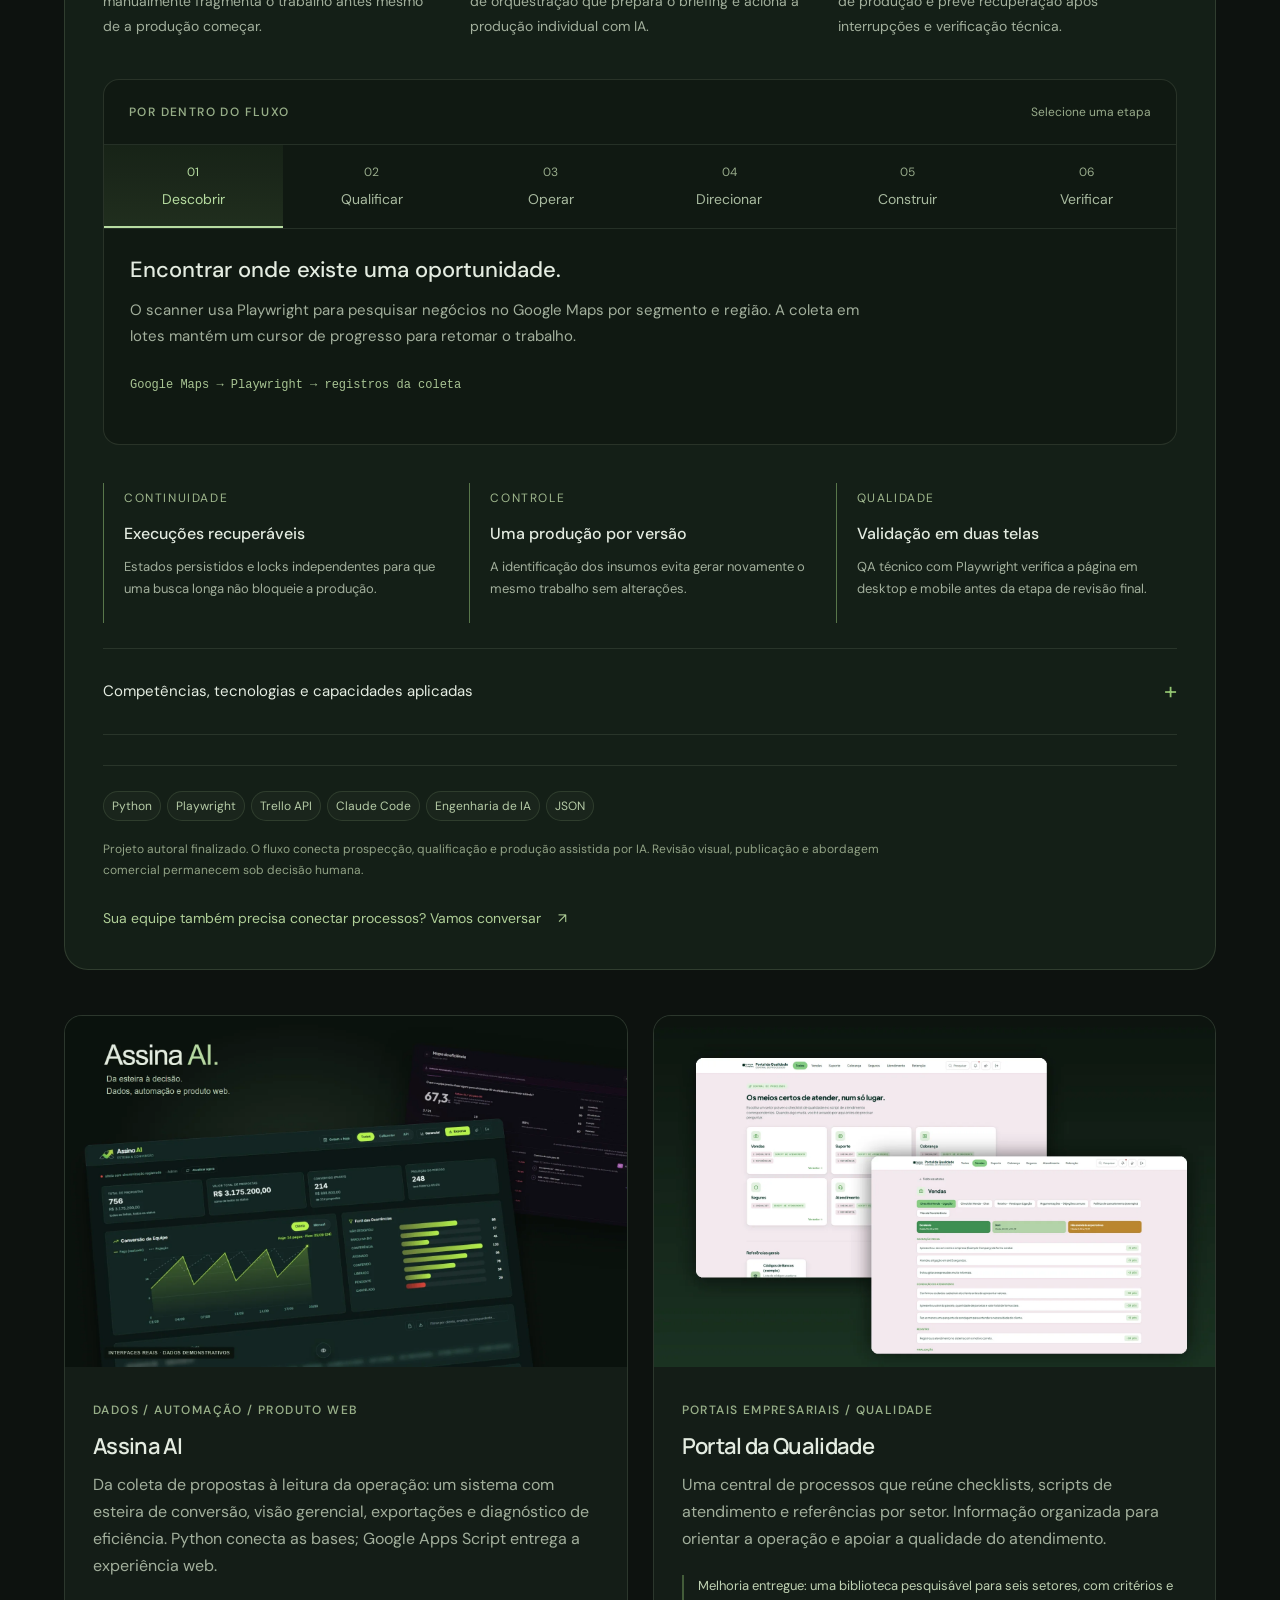
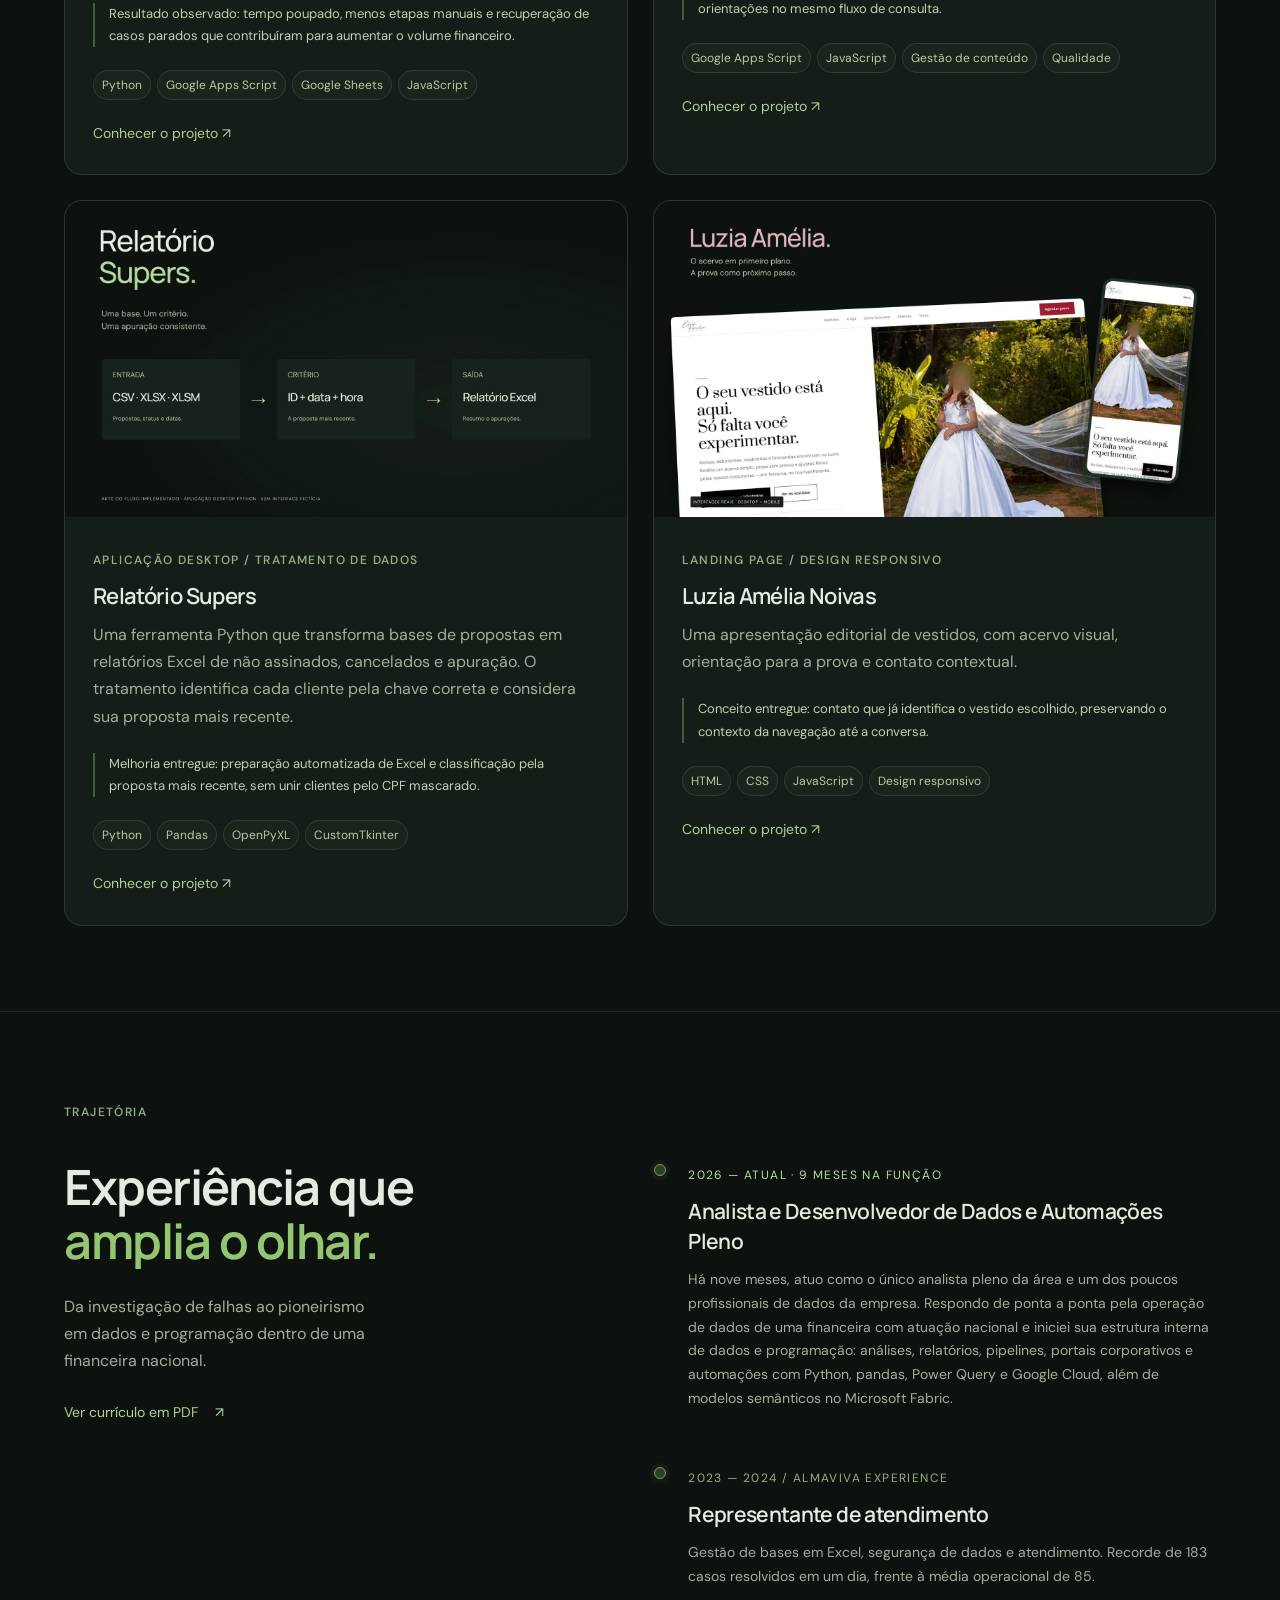
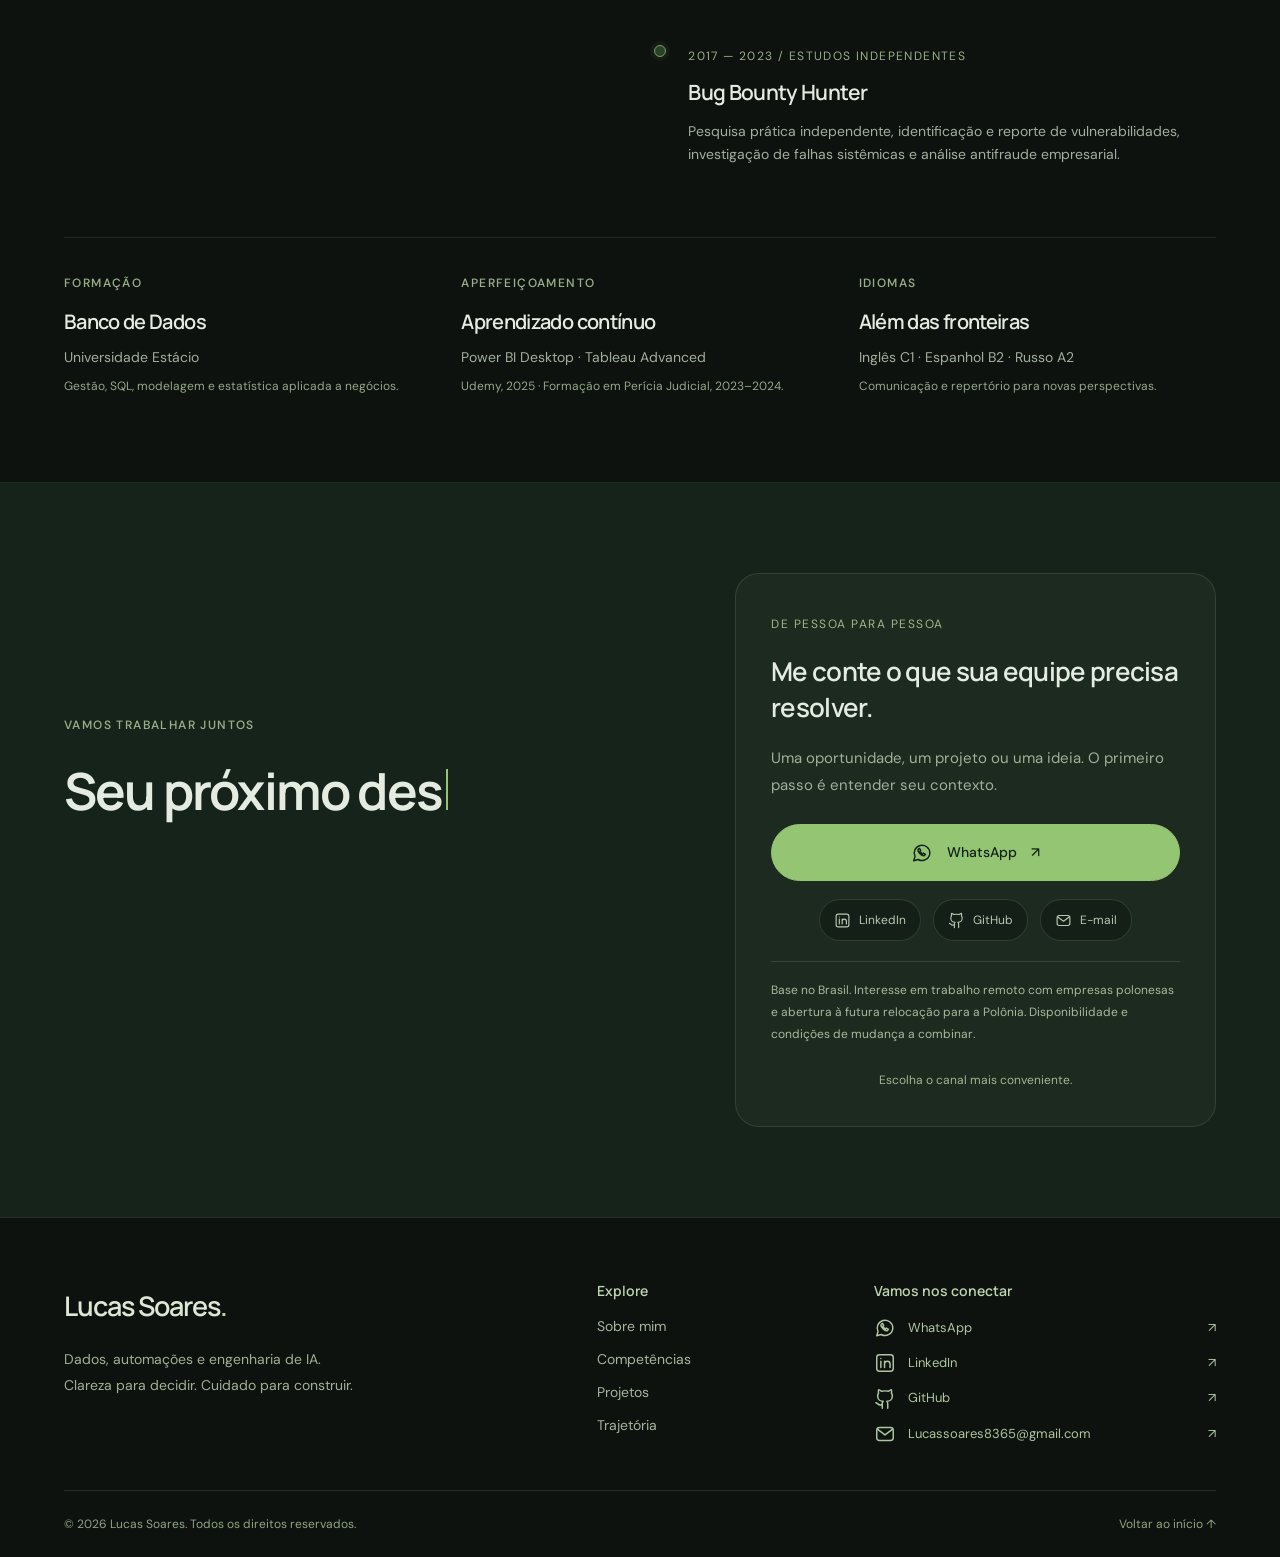
==== commit 2dd8059e: "Refresh asset versions" ====
--- a/index.html
+++ b/index.html
@@ -14,8 +14,8 @@
   <link rel="preload" as="image" href="assets/hero-layer-portrait.webp" type="image/webp" fetchpriority="high">
   <link rel="icon" href="favicon.svg" type="image/svg+xml"><link rel="apple-touch-icon" href="apple-touch-icon.png">
   <link rel="preconnect" href="https://fonts.googleapis.com"><link rel="preconnect" href="https://fonts.gstatic.com" crossorigin><link rel="stylesheet" href="https://fonts.googleapis.com/css2?family=DM+Sans:wght@400;450;500;550;600;650;700&family=Manrope:wght@400;500;600;650;700;750;800&display=swap">
-  <link rel="stylesheet" href="styles.css?v=20261107"><link rel="stylesheet" href="motion.css?v=20261107"><link rel="stylesheet" href="ecosystem.css?v=20261107"><link rel="stylesheet" href="architecture.css?v=20261107"><link rel="stylesheet" href="pastel.css?v=20261107"><link rel="stylesheet" href="dark.css?v=20261107"><link rel="stylesheet" href="motion-suite.css?v=20261107">
-<link rel="stylesheet" href="case-navigation.css?v=20261107"><script src="case-navigation.js?v=20261107"></script><link rel="stylesheet" href="recruiter-content.css?v=20261107"></head>
+  <link rel="stylesheet" href="styles.css?v=20261109"><link rel="stylesheet" href="motion.css?v=20261109"><link rel="stylesheet" href="ecosystem.css?v=20261109"><link rel="stylesheet" href="architecture.css?v=20261109"><link rel="stylesheet" href="pastel.css?v=20261109"><link rel="stylesheet" href="dark.css?v=20261109"><link rel="stylesheet" href="motion-suite.css?v=20261109">
+<link rel="stylesheet" href="case-navigation.css?v=20261109"><script src="case-navigation.js?v=20261109"></script><link rel="stylesheet" href="recruiter-content.css?v=20261109"></head>
 <body><svg class="icon-library" xmlns="http://www.w3.org/2000/svg" aria-hidden="true"><symbol id="icon-whatsapp" viewBox="0 0 24 24"><path d="M20.5 11.7a8.5 8.5 0 0 1-12.7 7.4L3 20.5l1.4-4.7a8.5 8.5 0 1 1 16.1-4.1Z"/><path d="M8 7.8c-.8 1 .2 3.3 1.8 4.9 1.7 1.7 4 2.7 5 1.9l1-1.2-2.4-1.3-.9.9c-1.3-.5-2.3-1.5-2.8-2.8l.9-.9L9.3 7l-1.3.8Z"/></symbol><symbol id="icon-linkedin" viewBox="0 0 24 24"><rect x="3" y="3" width="18" height="18" rx="3"/><path d="M7.5 10v7M7.5 7v.1M11.5 17v-7m0 3a3 3 0 0 1 6 0v4"/></symbol><symbol id="icon-github" viewBox="0 0 24 24"><path d="M15 22v-4a4.8 4.8 0 0 0-1-3.5c3 0 6-2 6-5.5.08-1.25-.27-2.48-1-3.5.28-1.15.28-2.35 0-3.5 0 0-1 0-3 1.5-2.64-.5-5.36-.5-8 0C6 2 5 2 5 2c-.3 1.15-.3 2.35 0 3.5A5.403 5.403 0 0 0 4 9c0 3.5 3 5.5 6 5.5-.39.49-.68 1.05-.85 1.65-.17.6-.22 1.23-.15 1.85v4"/><path d="M9 18c-4.51 2-5-2-7-2"/></symbol><symbol id="icon-mail" viewBox="0 0 24 24"><rect x="3" y="5" width="18" height="14" rx="3"/><path d="m4 7 8 6 8-6"/></symbol><symbol id="icon-menu" viewBox="0 0 24 24"><path d="M4 7h16M4 12h16M4 17h16"/></symbol><symbol id="icon-close" viewBox="0 0 24 24"><path d="m6 6 12 12M18 6 6 18"/></symbol></svg>
 <a class="skip" href="#main">Pular para o conteúdo</a>
 <div class="ambient" aria-hidden="true"></div>
@@ -59,11 +59,11 @@
 <section id="contato" class="contact-section reveal"><div class="wrap contact-layout"><div class="contact-heading"><span class="section-label">VAMOS TRABALHAR JUNTOS</span><h2><span class="type-line">Seu próximo desafio.</span><br><span class="accent type-line">Uma boa conversa.</span></h2><p class="contact-copy type-line">Dados mais claros, processos mais simples e soluções que fazem sentido para sua equipe. Vamos descobrir o que podemos construir juntos.</p></div><div class="contact-invitation"><span class="contact-overline">DE PESSOA PARA PESSOA</span><h3>Me conte o que sua equipe precisa resolver.</h3><p>Uma oportunidade, um projeto ou uma ideia. O primeiro passo é entender seu contexto.</p><a class="button primary" href="https://wa.me/5586994321587" target="_blank" rel="noopener noreferrer"><svg class="ui-icon" aria-hidden="true"><use href="#icon-whatsapp"/></svg>WhatsApp<span aria-hidden="true">↗</span></a><div class="contact-recruiter-links" aria-label="Outros canais de contato"><a href="https://www.linkedin.com/in/lksuey/" target="_blank" rel="noopener noreferrer"><svg class="ui-icon" aria-hidden="true"><use href="#icon-linkedin"/></svg>LinkedIn</a><a href="https://github.com/lksuey" target="_blank" rel="noopener noreferrer"><svg class="ui-icon" aria-hidden="true"><use href="#icon-github"/></svg>GitHub</a><a href="mailto:Lucassoares8365@gmail.com"><svg class="ui-icon" aria-hidden="true"><use href="#icon-mail"/></svg>E-mail</a></div><span class="contact-note">Escolha o canal mais conveniente.</span></div></div></section>
 </main><footer class="site-footer"><div class="wrap"><div class="footer-main"><div class="footer-identity"><a class="footer-name" href="#inicio">Lucas Soares<span>.</span></a><p>Dados, automações e engenharia de IA.<br>Clareza para decidir. Cuidado para construir.</p></div><div class="footer-navigation"><h3>Explore</h3><a href="#sobre">Sobre mim</a><a href="#expertise">Competências</a><a href="#projetos">Projetos</a><a href="#trajetoria">Trajetória</a></div><div class="footer-social"><h3>Vamos nos conectar</h3><a href="https://wa.me/5586994321587" target="_blank" rel="noopener noreferrer"><svg class="ui-icon" aria-hidden="true"><use href="#icon-whatsapp"/></svg><span>WhatsApp</span><span aria-hidden="true">↗</span></a><a href="https://www.linkedin.com/in/lksuey/" target="_blank" rel="noopener noreferrer"><svg class="ui-icon" aria-hidden="true"><use href="#icon-linkedin"/></svg><span>LinkedIn</span><span aria-hidden="true">↗</span></a><a href="https://github.com/lksuey" target="_blank" rel="noopener noreferrer"><svg class="ui-icon" aria-hidden="true"><use href="#icon-github"/></svg><span>GitHub</span><span aria-hidden="true">↗</span></a><a href="mailto:Lucassoares8365@gmail.com"><svg class="ui-icon" aria-hidden="true"><use href="#icon-mail"/></svg><span>Lucassoares8365@gmail.com</span><span aria-hidden="true">↗</span></a></div></div><div class="footer-bottom"><p>© <span id="year">2026</span> Lucas Soares. Todos os direitos reservados.</p><a href="#inicio">Voltar ao início ↑</a></div></div></footer>
 <dialog class="architecture-dialog" aria-labelledby="architecture-title"><div class="architecture-shell"><header class="architecture-dialog-header"><div><span class="eyebrow">ECOSYS / POR DENTRO DA ENGENHARIA</span><h2 id="architecture-title">Uma etapa prepara a próxima.</h2></div><button class="architecture-close" type="button" aria-label="Fechar arquitetura"><svg class="ui-icon" aria-hidden="true"><use href="#icon-close"/></svg></button></header><p class="architecture-intro">Explore o caminho dos dados, da descoberta à verificação. Em cada etapa, veja o trabalho executado e os mecanismos que mantêm o fluxo consistente.</p><div class="architecture-layout"><div class="architecture-stage-tabs" role="tablist" aria-label="Seis etapas da arquitetura" aria-orientation="horizontal"><button id="architecture-step-0" role="tab" aria-controls="architecture-stage-panel" aria-selected="true" tabindex="0"><span>01</span> Descoberta</button><button id="architecture-step-1" role="tab" aria-controls="architecture-stage-panel" aria-selected="false" tabindex="-1"><span>02</span> Qualificação</button><button id="architecture-step-2" role="tab" aria-controls="architecture-stage-panel" aria-selected="false" tabindex="-1"><span>03</span> Operação</button><button id="architecture-step-3" role="tab" aria-controls="architecture-stage-panel" aria-selected="false" tabindex="-1"><span>04</span> Direção humana</button><button id="architecture-step-4" role="tab" aria-controls="architecture-stage-panel" aria-selected="false" tabindex="-1"><span>05</span> Produção com IA</button><button id="architecture-step-5" role="tab" aria-controls="architecture-stage-panel" aria-selected="false" tabindex="-1"><span>06</span> Verificação</button></div><section id="architecture-stage-panel" role="tabpanel" aria-labelledby="architecture-step-0" tabindex="0"><span class="architecture-stage-number"></span><h3></h3><p class="architecture-purpose"></p><div class="architecture-io"><div><span>ENTRADA</span><p class="architecture-input"></p></div><span class="architecture-io-arrow" aria-hidden="true">→</span><div><span>SAÍDA</span><p class="architecture-output"></p></div></div><div class="architecture-explanation"><div><h4>Como funciona</h4><ol class="architecture-how"></ol></div><div><h4>O que mantém a etapa funcionando</h4><ul class="architecture-controls"></ul></div></div><div class="architecture-components"><span>COMPONENTES APLICADOS</span><div class="tags"></div></div><p class="architecture-handoff"></p><div class="architecture-step-navigation"><button type="button" class="architecture-prev">← Etapa anterior</button><span class="architecture-position"></span><button type="button" class="architecture-next">Próxima etapa →</button></div></section></div></div></dialog>
-<script src="projects.js?v=20261107"></script><script src="app.js?v=20261107"></script><script src="motion.js?v=20261107"></script><script src="ecosystem.js?v=20261107"></script><script src="architecture.js?v=20261107"></script><script src="one-shot.js?v=20261107"></script><script src="locale.js?v=20261107"></script><script src="recruiter-content.js?v=20261107"></script><script>
+<script src="projects.js?v=20261109"></script><script src="app.js?v=20261109"></script><script src="motion.js?v=20261109"></script><script src="ecosystem.js?v=20261109"></script><script src="architecture.js?v=20261109"></script><script src="one-shot.js?v=20261109"></script><script src="locale.js?v=20261109"></script><script src="recruiter-content.js?v=20261109"></script><script>
 // Resume the card context before parsing motion and creating WebGL scenes.
 if(window.portfolioReturnVisit){
- addEventListener('portfolio:return-ready',()=>{const script=document.createElement('script');script.src='three-motion.bundle.js?v=20261010-return';document.body.append(script);},{once:true});
-}else document.write('<script src="three-motion.bundle.js?v=20261107"><\/script>');
+ addEventListener('portfolio:return-ready',()=>{const script=document.createElement('script');script.src='three-motion.bundle.js?v=20261109';document.body.append(script);},{once:true});
+}else document.write('<script src="three-motion.bundle.js?v=20261109"><\/script>');
 </script>
 </body></html>
 
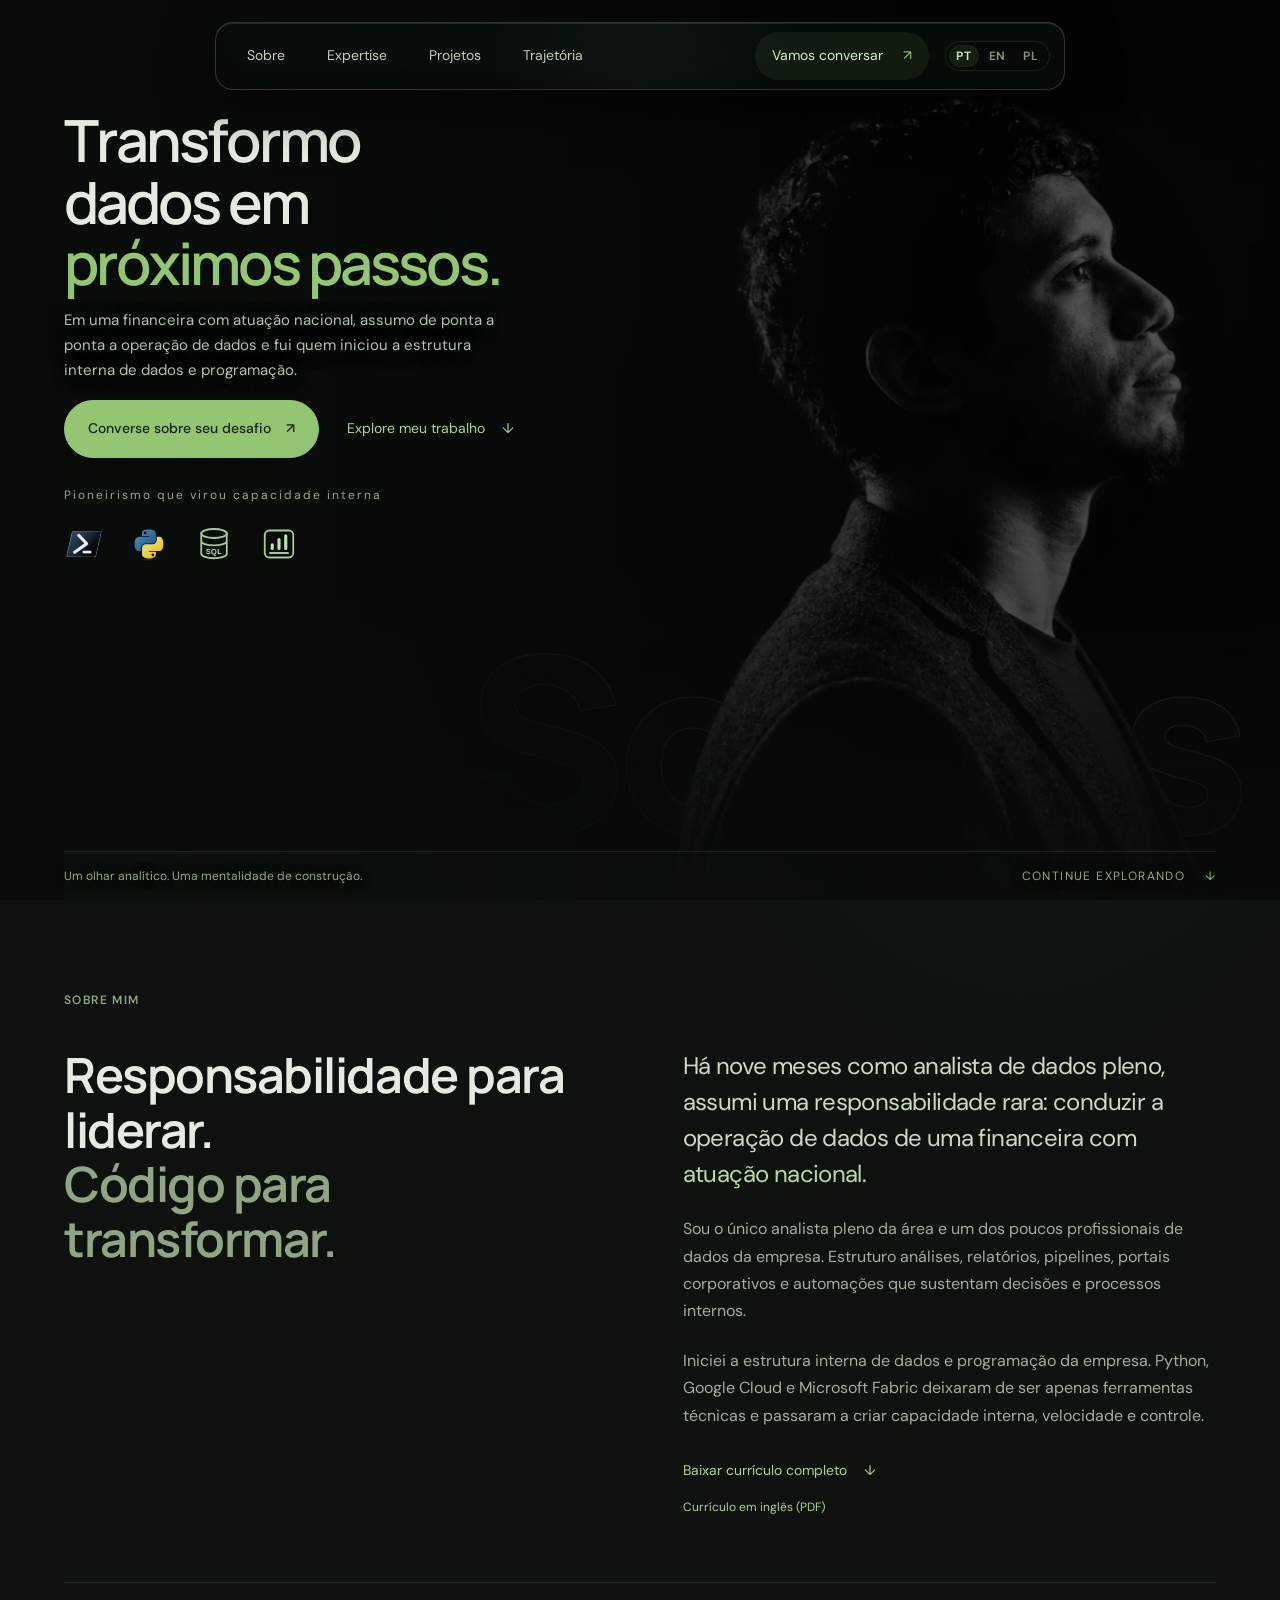
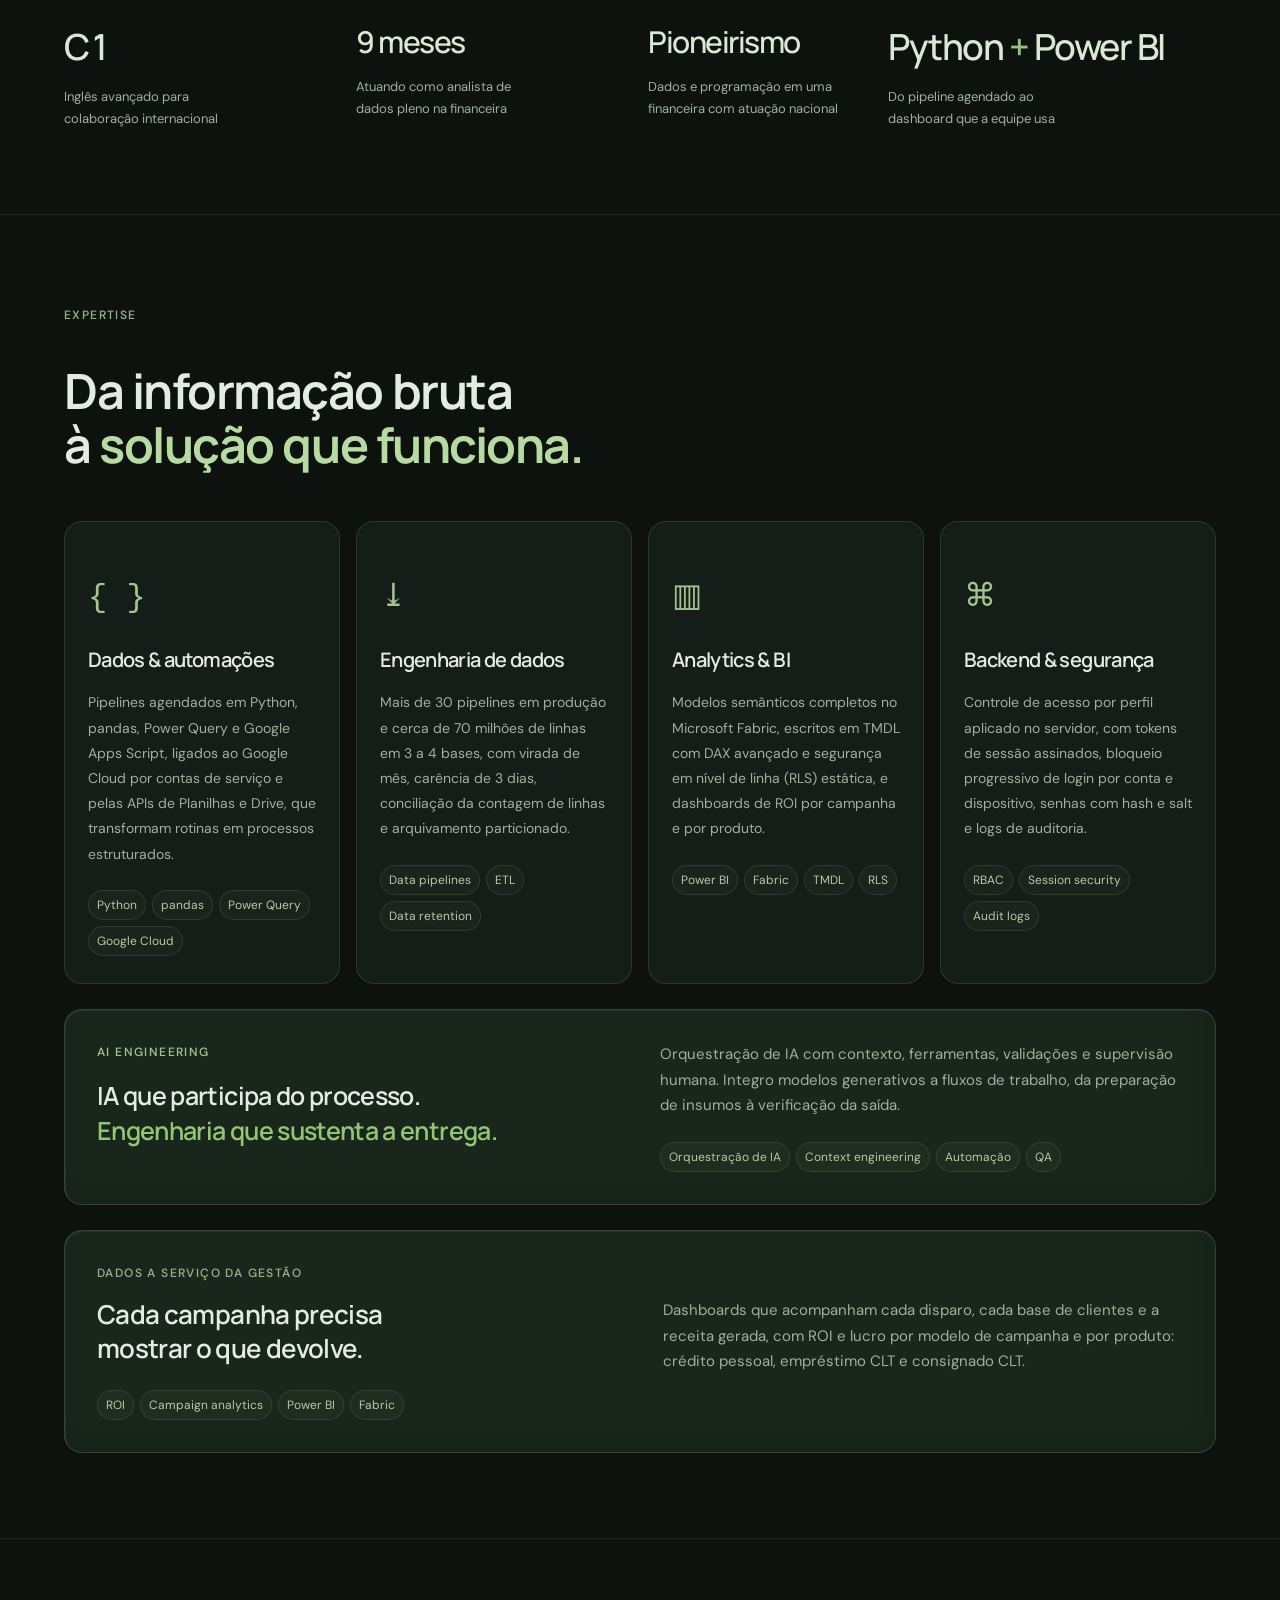
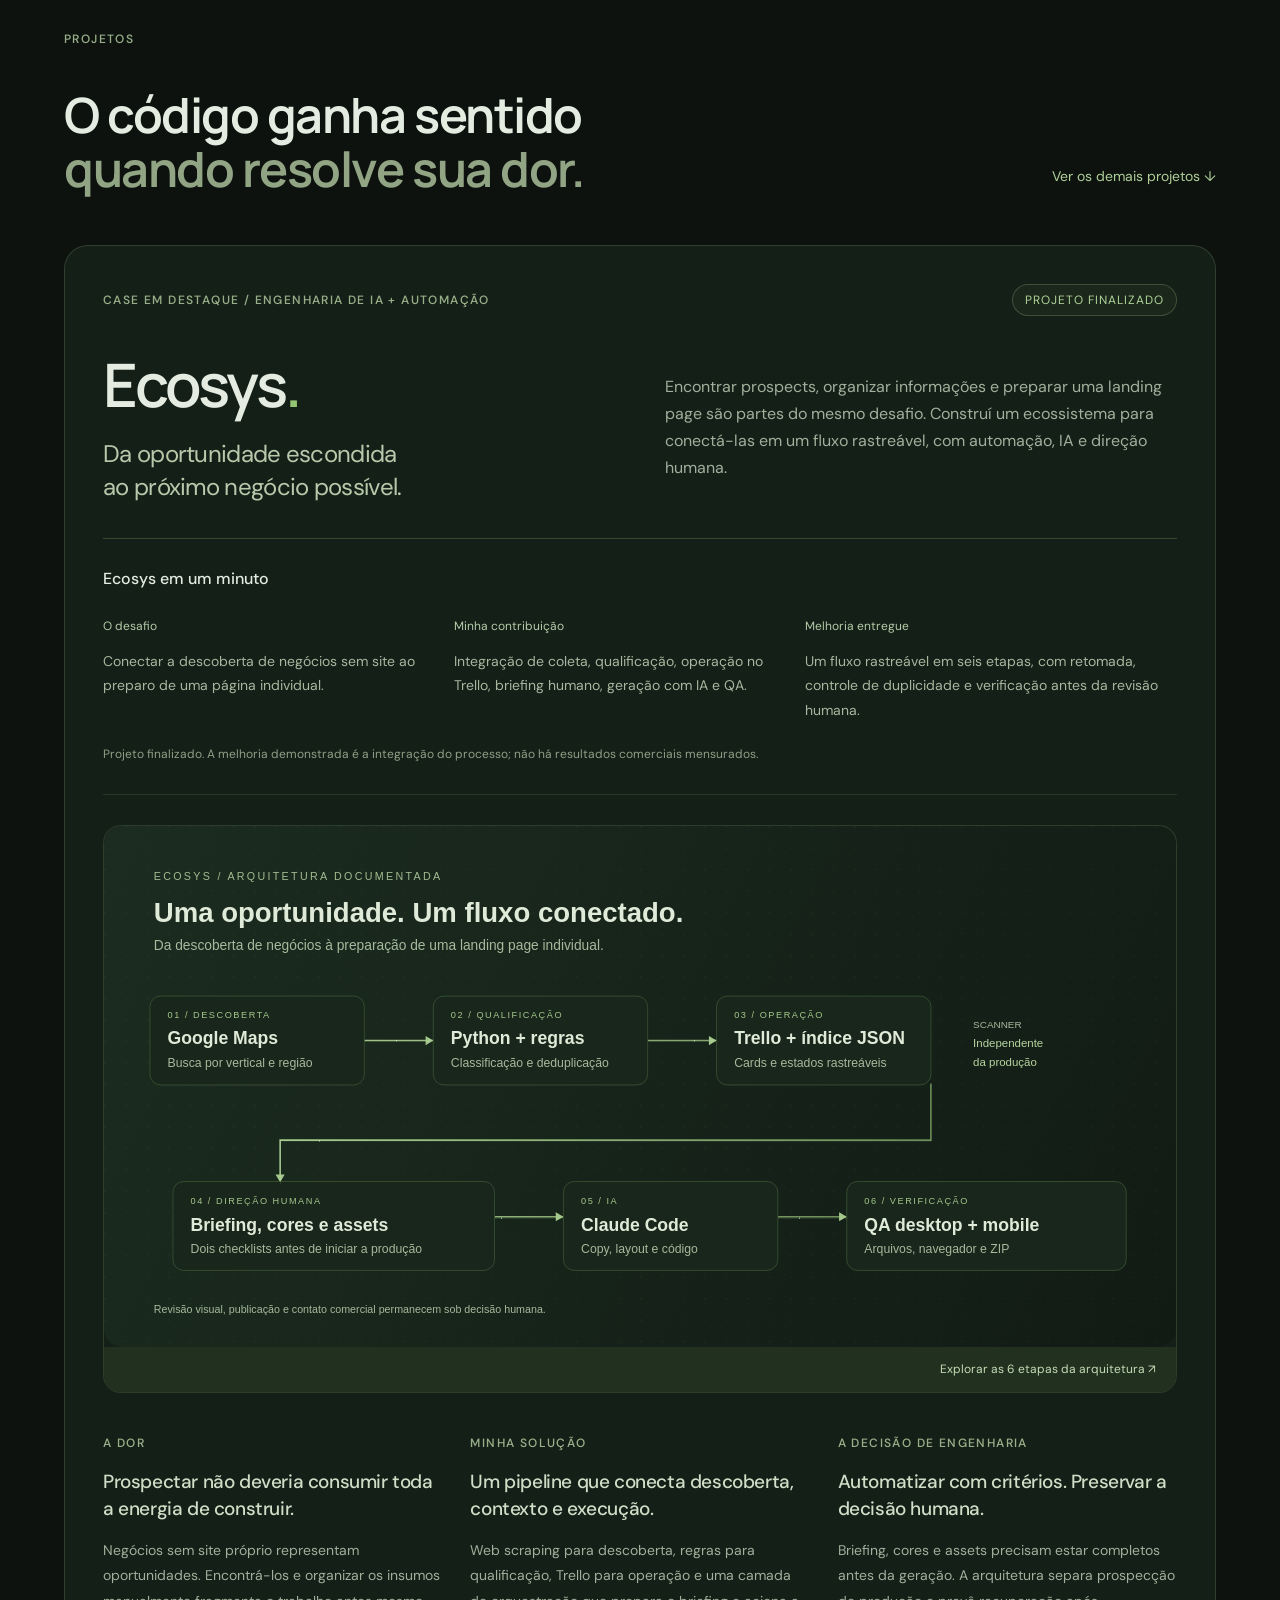
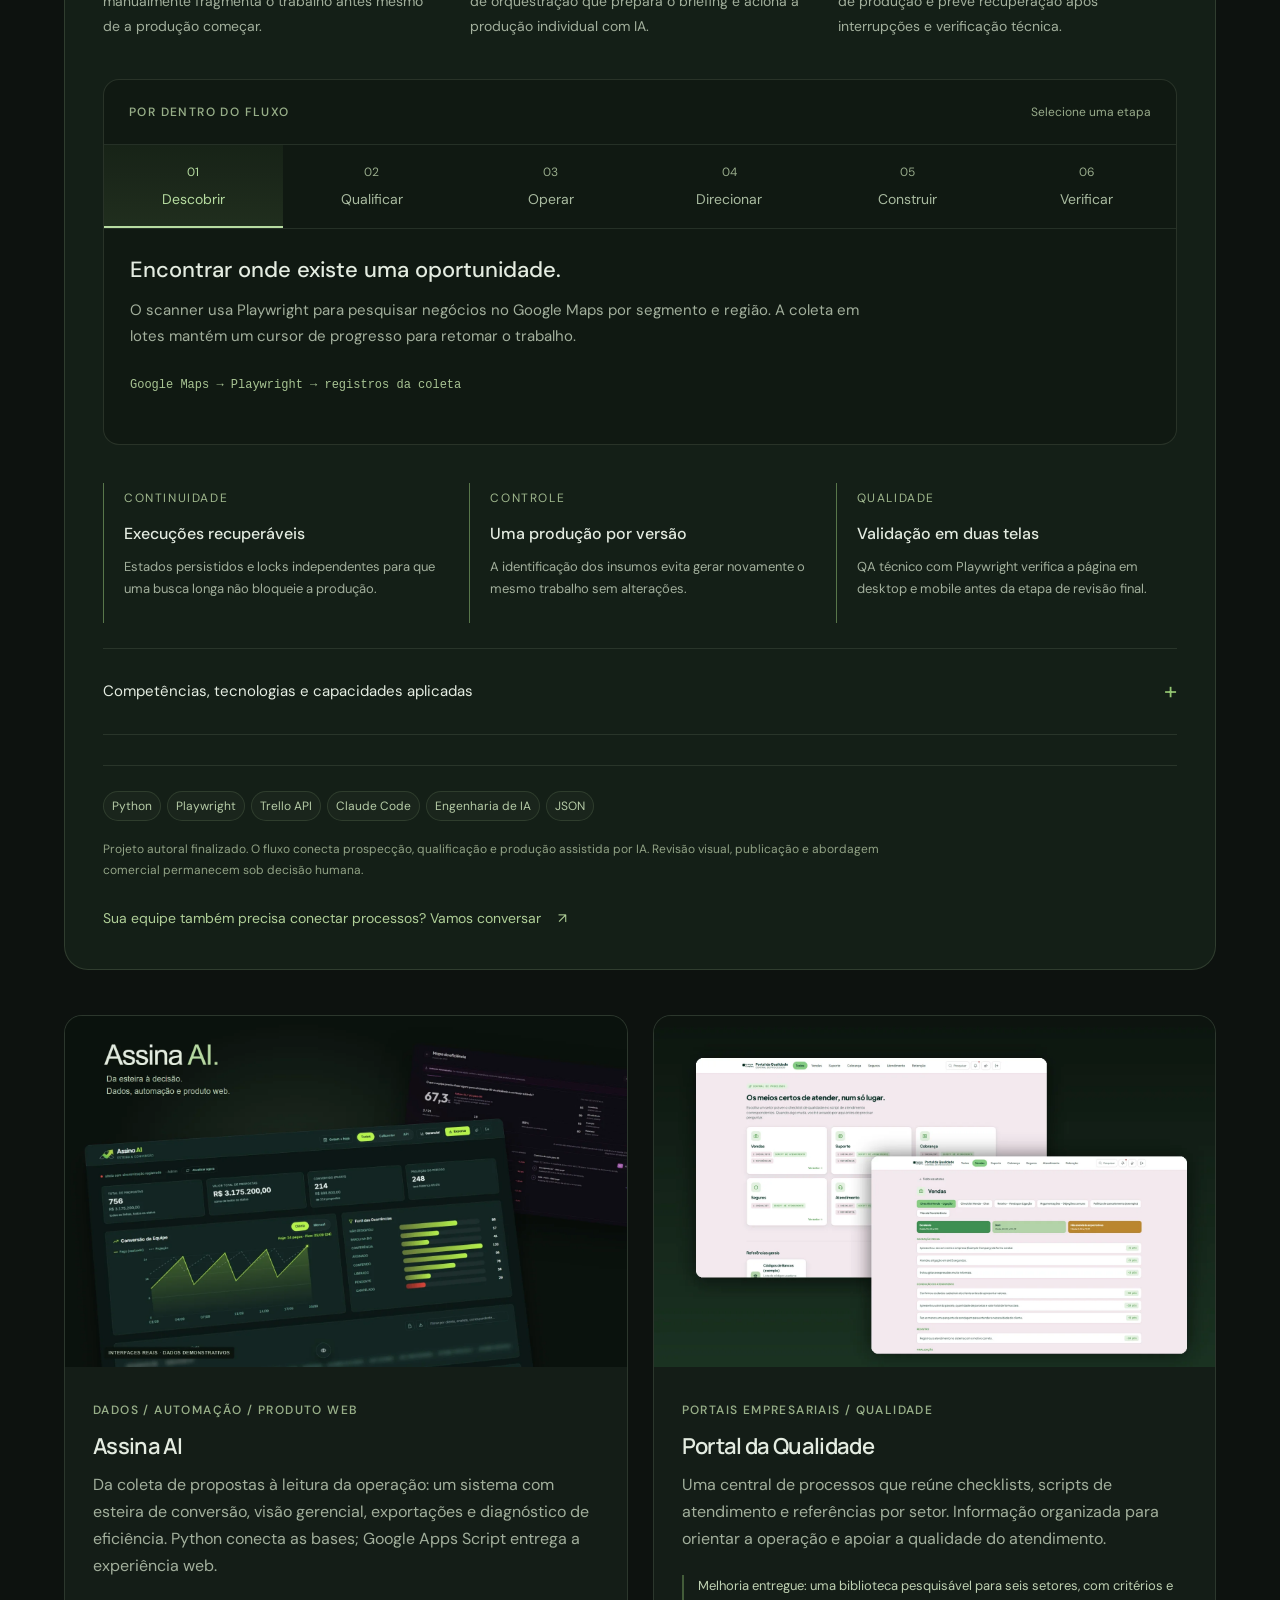
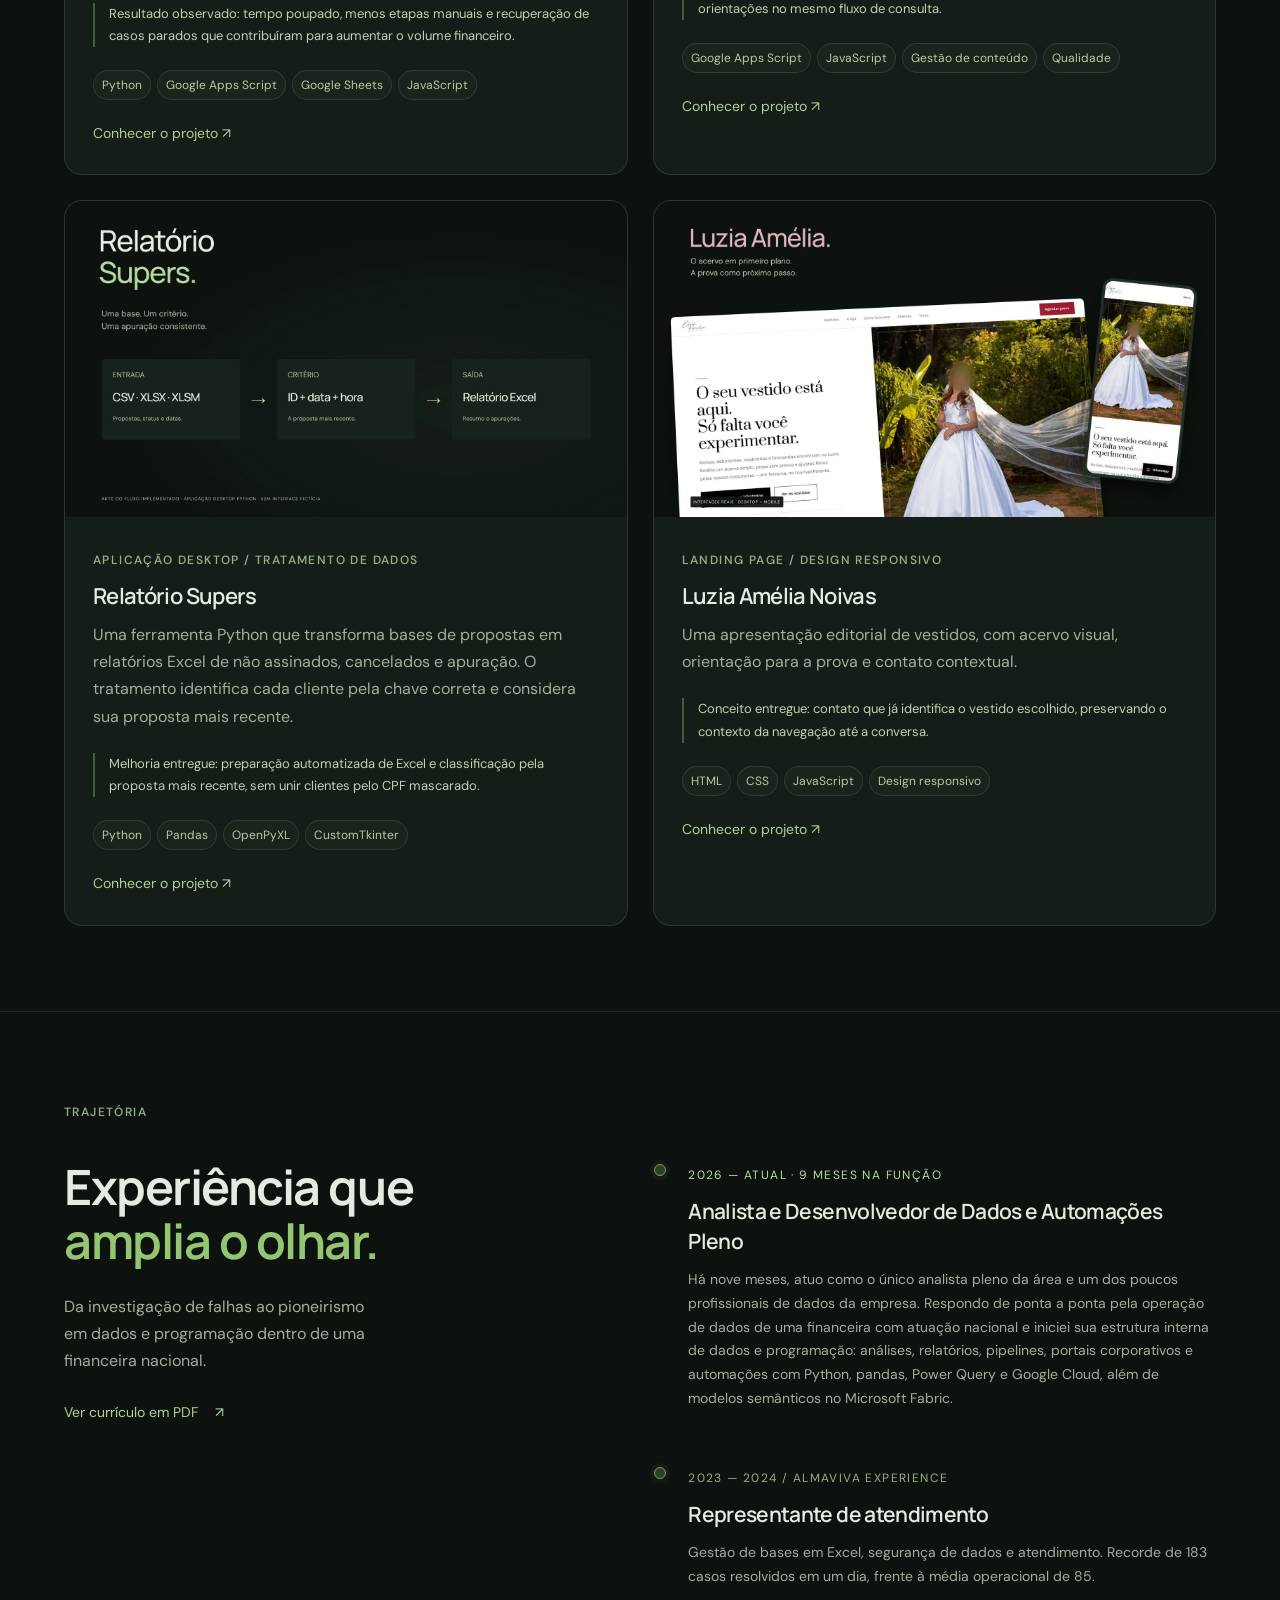
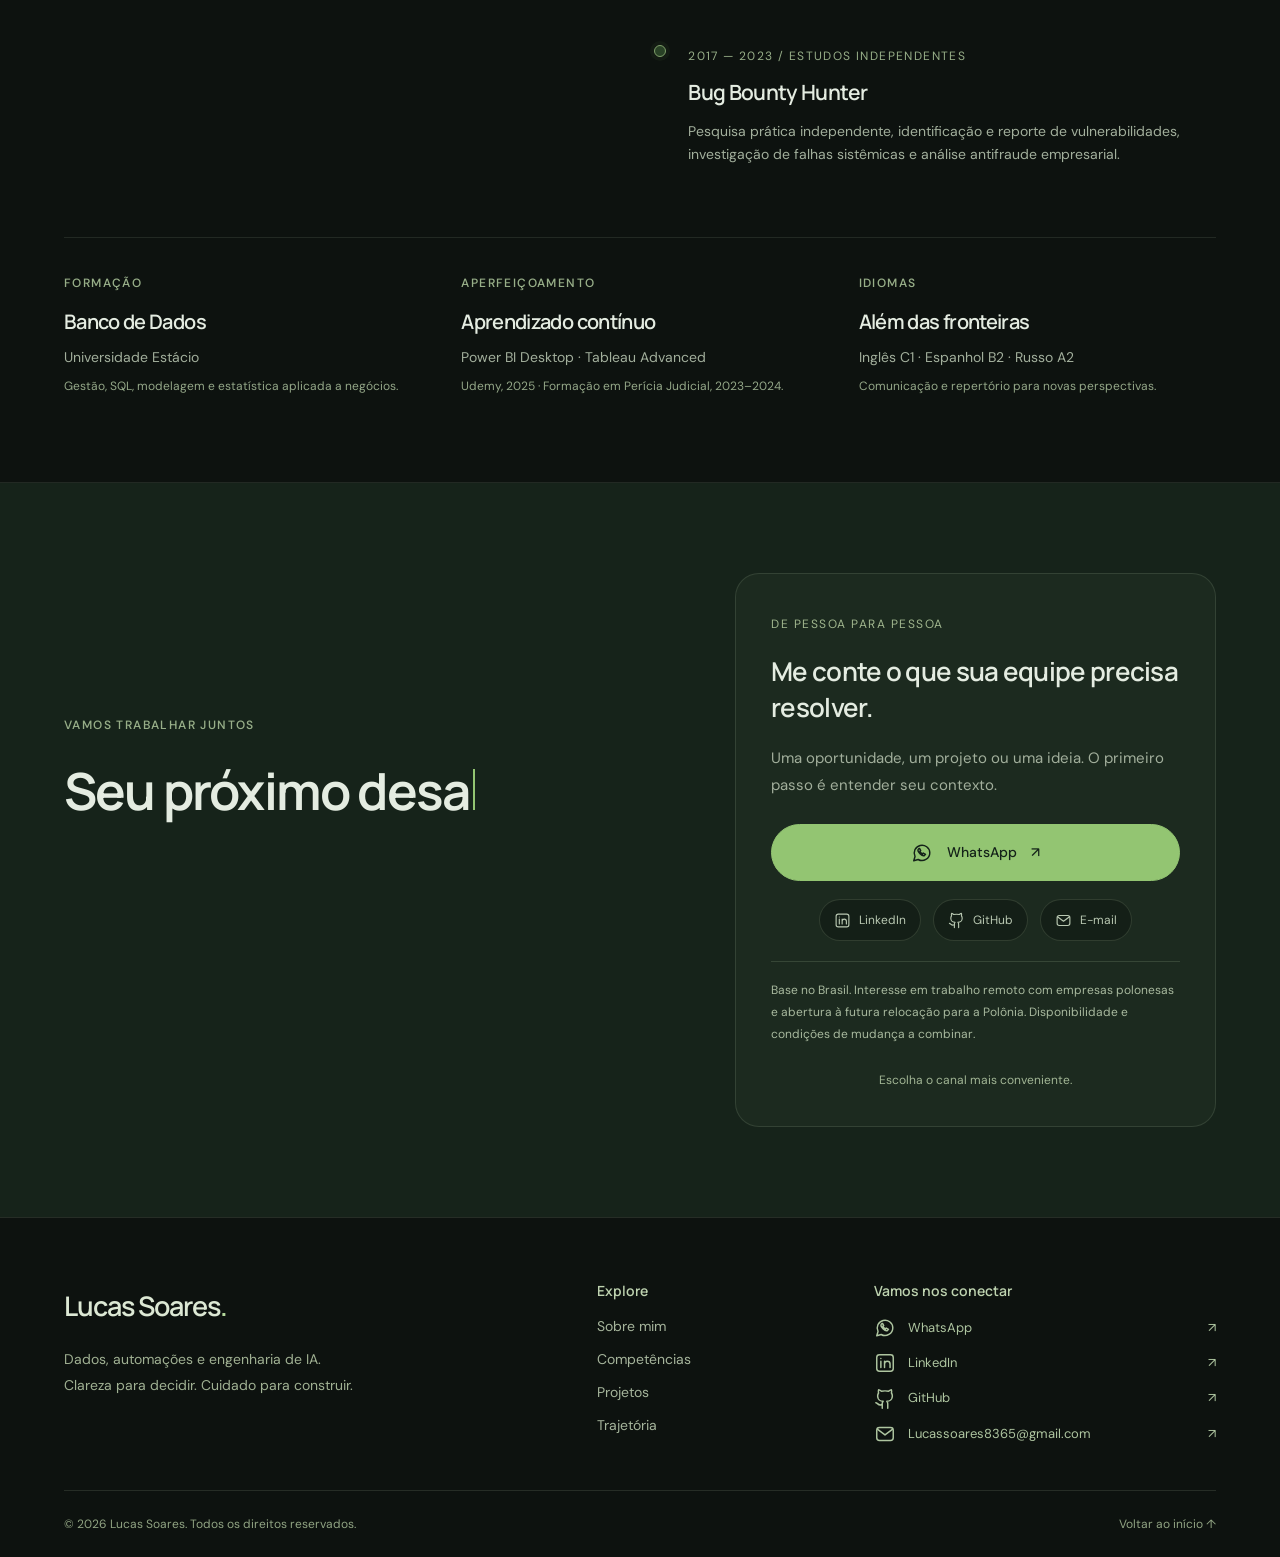
==== commit cf012d14: "Rename icon asset" ====
--- a/index.html
+++ b/index.html
@@ -23,7 +23,7 @@
 <main id="main">
 <section id="inicio" class="hero wrap">
   <div class="hero-backdrop" data-parallax-layers aria-hidden="true"><img class="hero-layer" data-parallax-layer="1" src="assets/hero-layer-background.webp" width="1672" height="941" alt="" decoding="async"><span class="hero-layer hero-wordmark" data-parallax-layer="2">Soares</span><img class="hero-layer" data-parallax-layer="3" src="assets/hero-layer-portrait.webp" width="1672" height="941" alt="" fetchpriority="high" decoding="async"></div>
-  <div class="hero-copy" data-parallax-layer="4"><h1>Transformo<br>dados em<br><span class="accent">próximos passos.</span></h1><p class="intro">Em uma financeira com atuação nacional, assumo de ponta a ponta a operação de dados e fui quem iniciou a estrutura interna de dados e programação.</p><div class="actions"><a class="button primary" href="https://wa.me/5586994321587" target="_blank" rel="noopener noreferrer">Converse sobre seu desafio <span>↗</span></a><a class="text-link" href="#projetos">Explore meu trabalho <span>↓</span></a></div><div class="hero-stack"><span>Pioneirismo que virou capacidade interna</span><div class="hero-tech-logos"><span title="PowerShell"><img src="assets/technology/powershell.svg" alt="PowerShell" width="36" height="36"></span><span title="Python"><img src="assets/technology/python.svg" alt="Python" width="36" height="36"></span><span title="SQL"><img src="assets/technology/sql.svg" alt="SQL" width="36" height="36"></span><span title="Power BI"><img src="assets/technology/etl.svg" alt="Power BI" width="36" height="36"></span></div></div></div>
+  <div class="hero-copy" data-parallax-layer="4"><h1>Transformo<br>dados em<br><span class="accent">próximos passos.</span></h1><p class="intro">Em uma financeira com atuação nacional, assumo de ponta a ponta a operação de dados e fui quem iniciou a estrutura interna de dados e programação.</p><div class="actions"><a class="button primary" href="https://wa.me/5586994321587" target="_blank" rel="noopener noreferrer">Converse sobre seu desafio <span>↗</span></a><a class="text-link" href="#projetos">Explore meu trabalho <span>↓</span></a></div><div class="hero-stack"><span>Pioneirismo que virou capacidade interna</span><div class="hero-tech-logos"><span title="PowerShell"><img src="assets/technology/powershell.svg" alt="PowerShell" width="36" height="36"></span><span title="Python"><img src="assets/technology/python.svg" alt="Python" width="36" height="36"></span><span title="SQL"><img src="assets/technology/sql.svg" alt="SQL" width="36" height="36"></span><span title="Power BI"><img src="assets/technology/powerbi.svg" alt="Power BI" width="36" height="36"></span></div></div></div>
   <div class="hero-bottom"><span>Um olhar analítico. Uma mentalidade de construção.</span><a href="#sobre">CONTINUE EXPLORANDO <span>↓</span></a></div>
 </section>
 <section id="sobre" class="wrap section reveal"><div class="section-label">SOBRE MIM</div><div class="about-grid"><h2>Responsabilidade para<br>liderar.<br><span class="muted">Código para transformar.</span></h2><div><p class="large-copy">Há nove meses como analista de dados pleno, assumi uma responsabilidade rara: conduzir a operação de dados de uma financeira com <em>atuação nacional.</em></p><p>Sou o único analista pleno da área e um dos poucos profissionais de dados da empresa. Estruturo análises, relatórios, pipelines, portais corporativos e automações que sustentam decisões e processos internos.</p><p>Iniciei a estrutura interna de dados e programação da empresa. Python, Google Cloud e Microsoft Fabric deixaram de ser apenas ferramentas técnicas e passaram a criar capacidade interna, velocidade e controle.</p><a class="text-link" href="assets/lucas-soares-curriculo.pdf" download>Baixar currículo completo <span>↓</span></a></div></div><div class="proof-grid"><div><strong aria-label="Inglês C1"><span class="language-count" aria-hidden="true">C1</span></strong><p>Inglês avançado para colaboração internacional</p></div><div><strong>9 meses</strong><p>Atuando como analista de dados pleno na financeira</p></div><div><strong>Pioneirismo</strong><p>Dados e programação em uma financeira com atuação nacional</p></div><div><strong>Python <span class="rotating-plus">+</span> Power BI</strong><p>Do pipeline agendado ao dashboard que a equipe usa</p></div></div></section>
